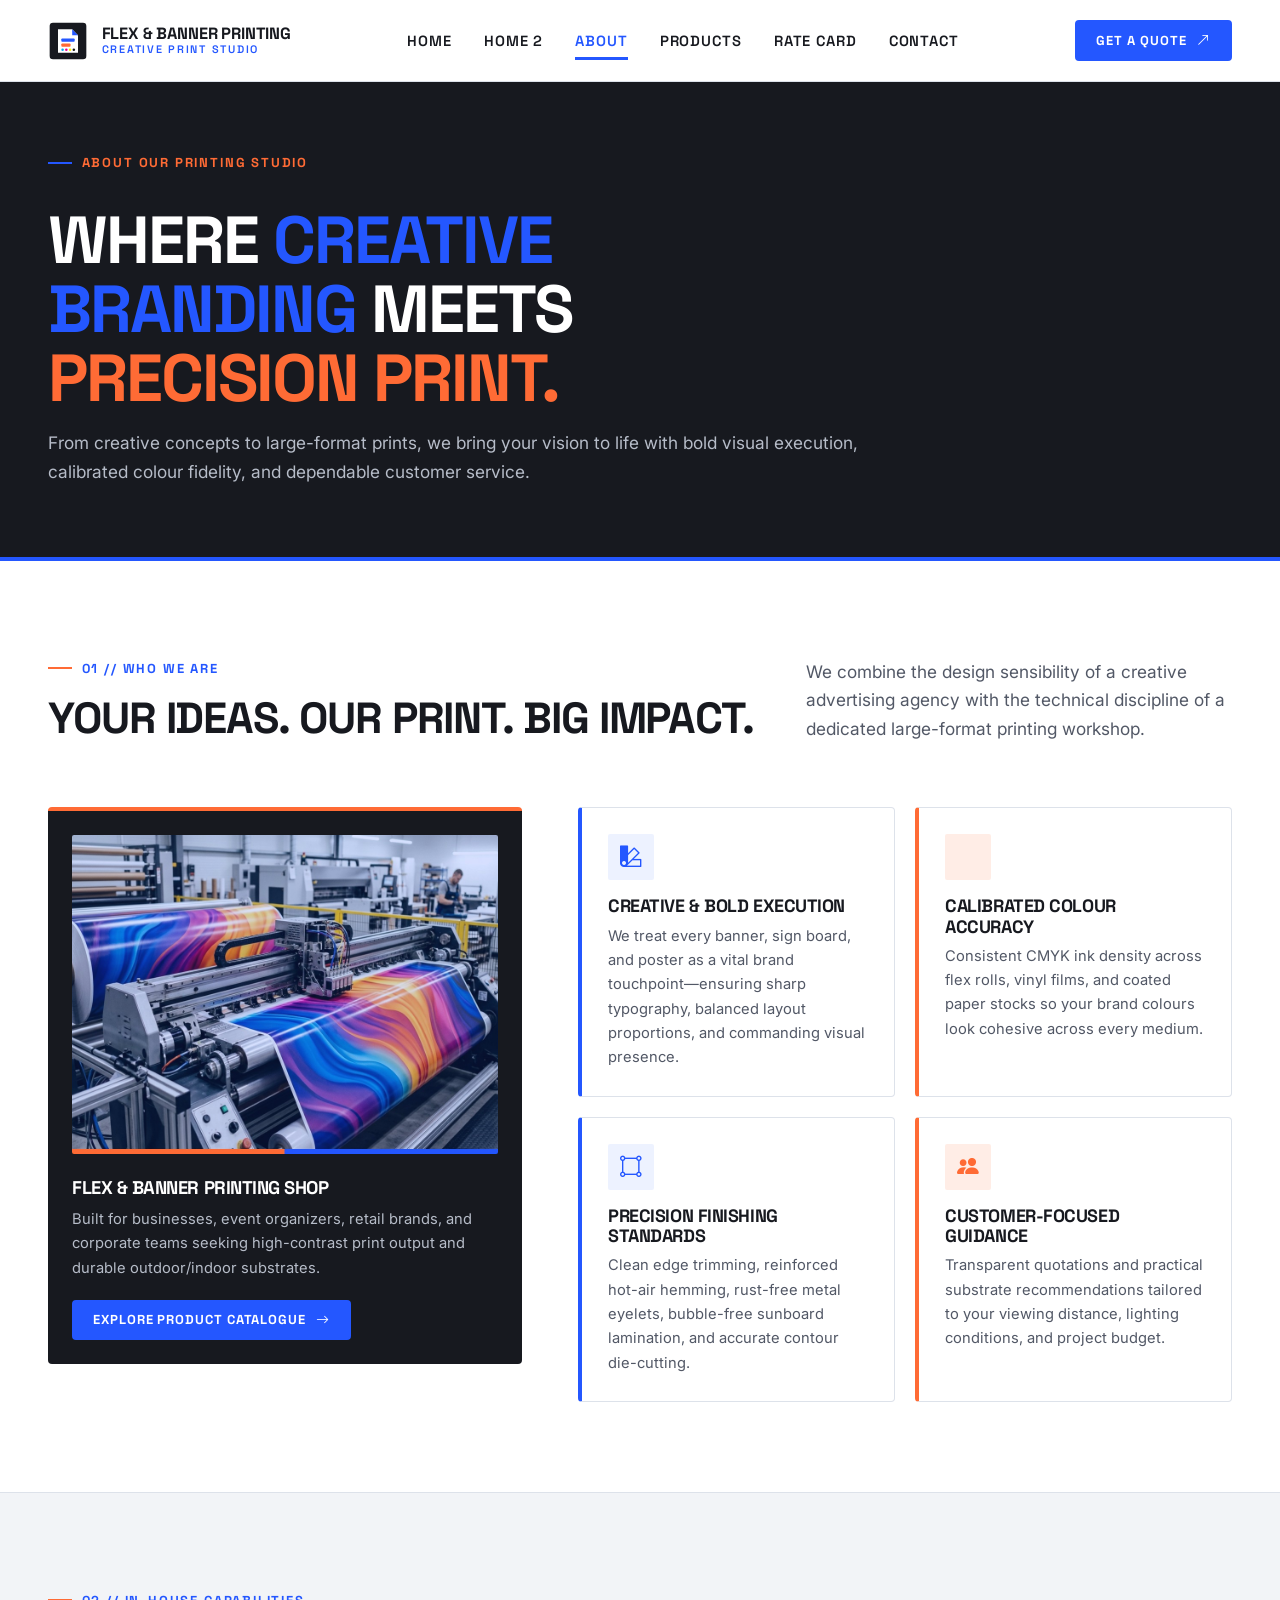
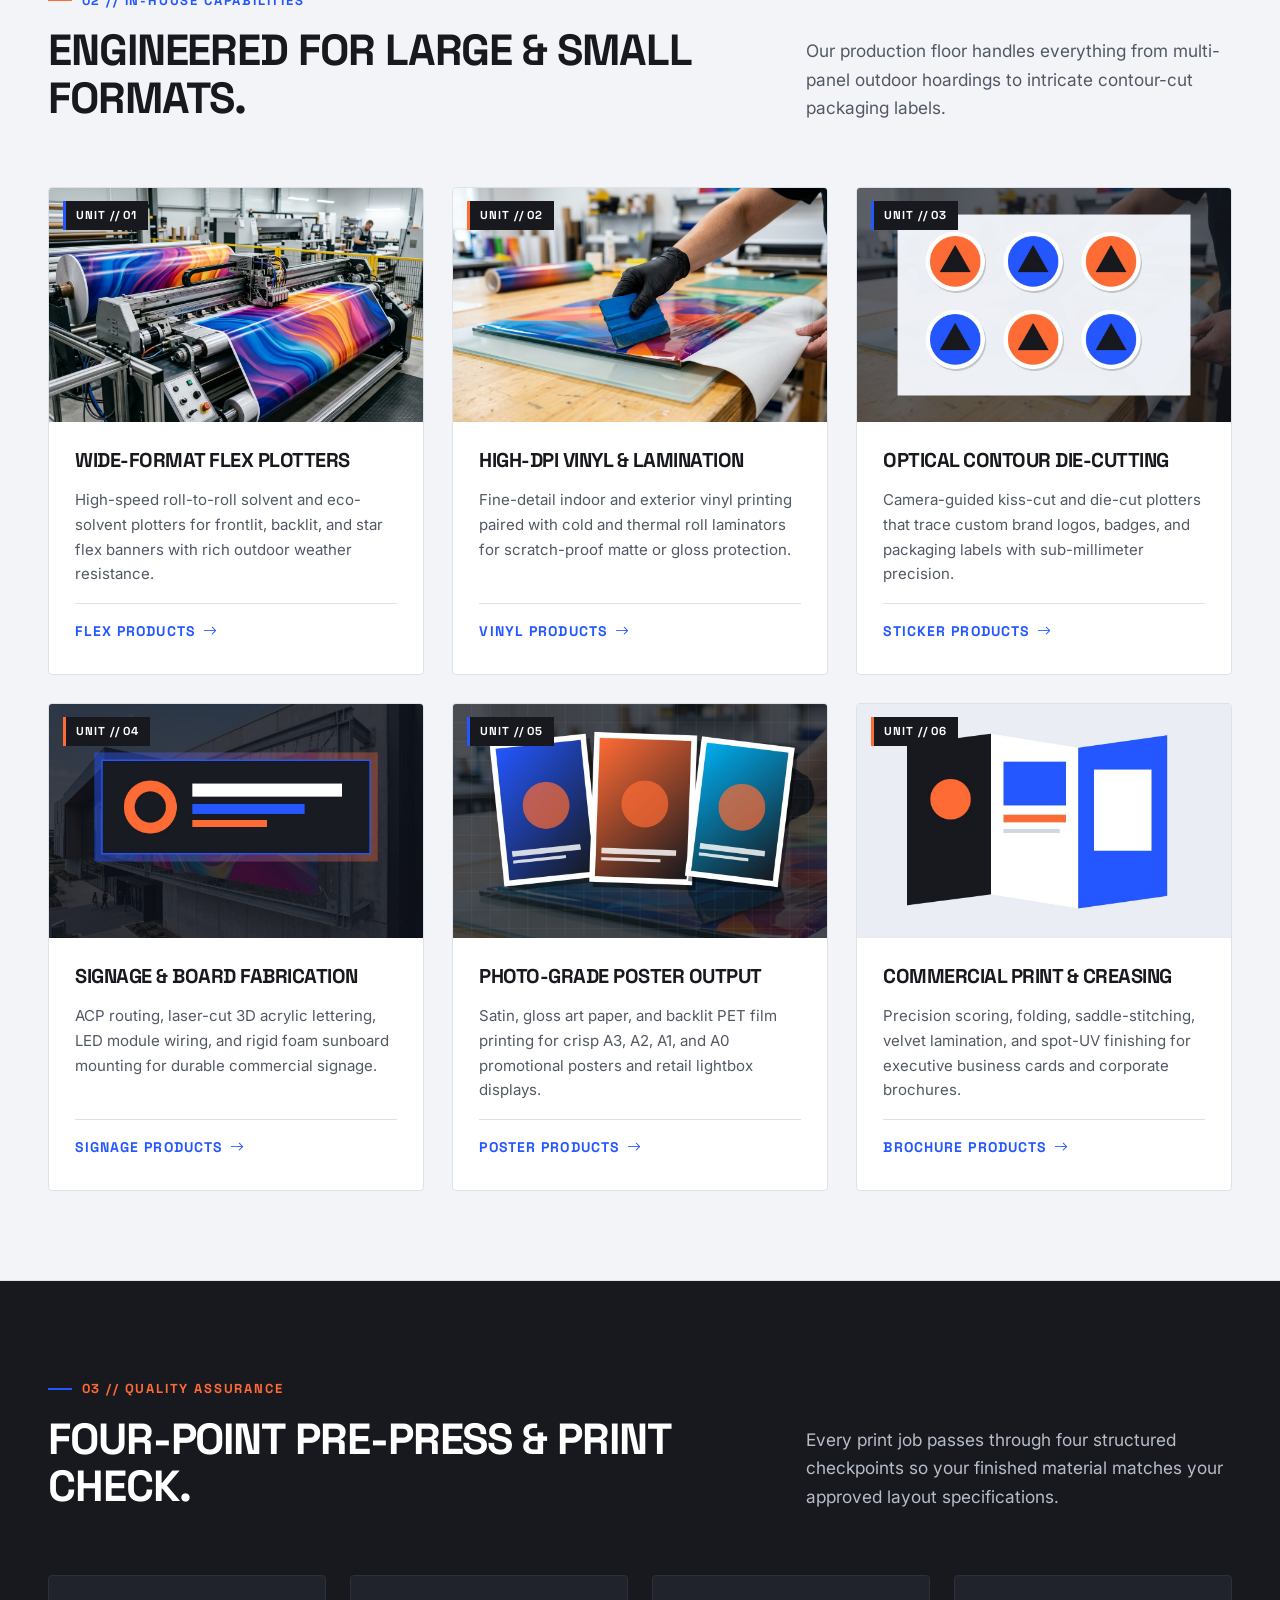
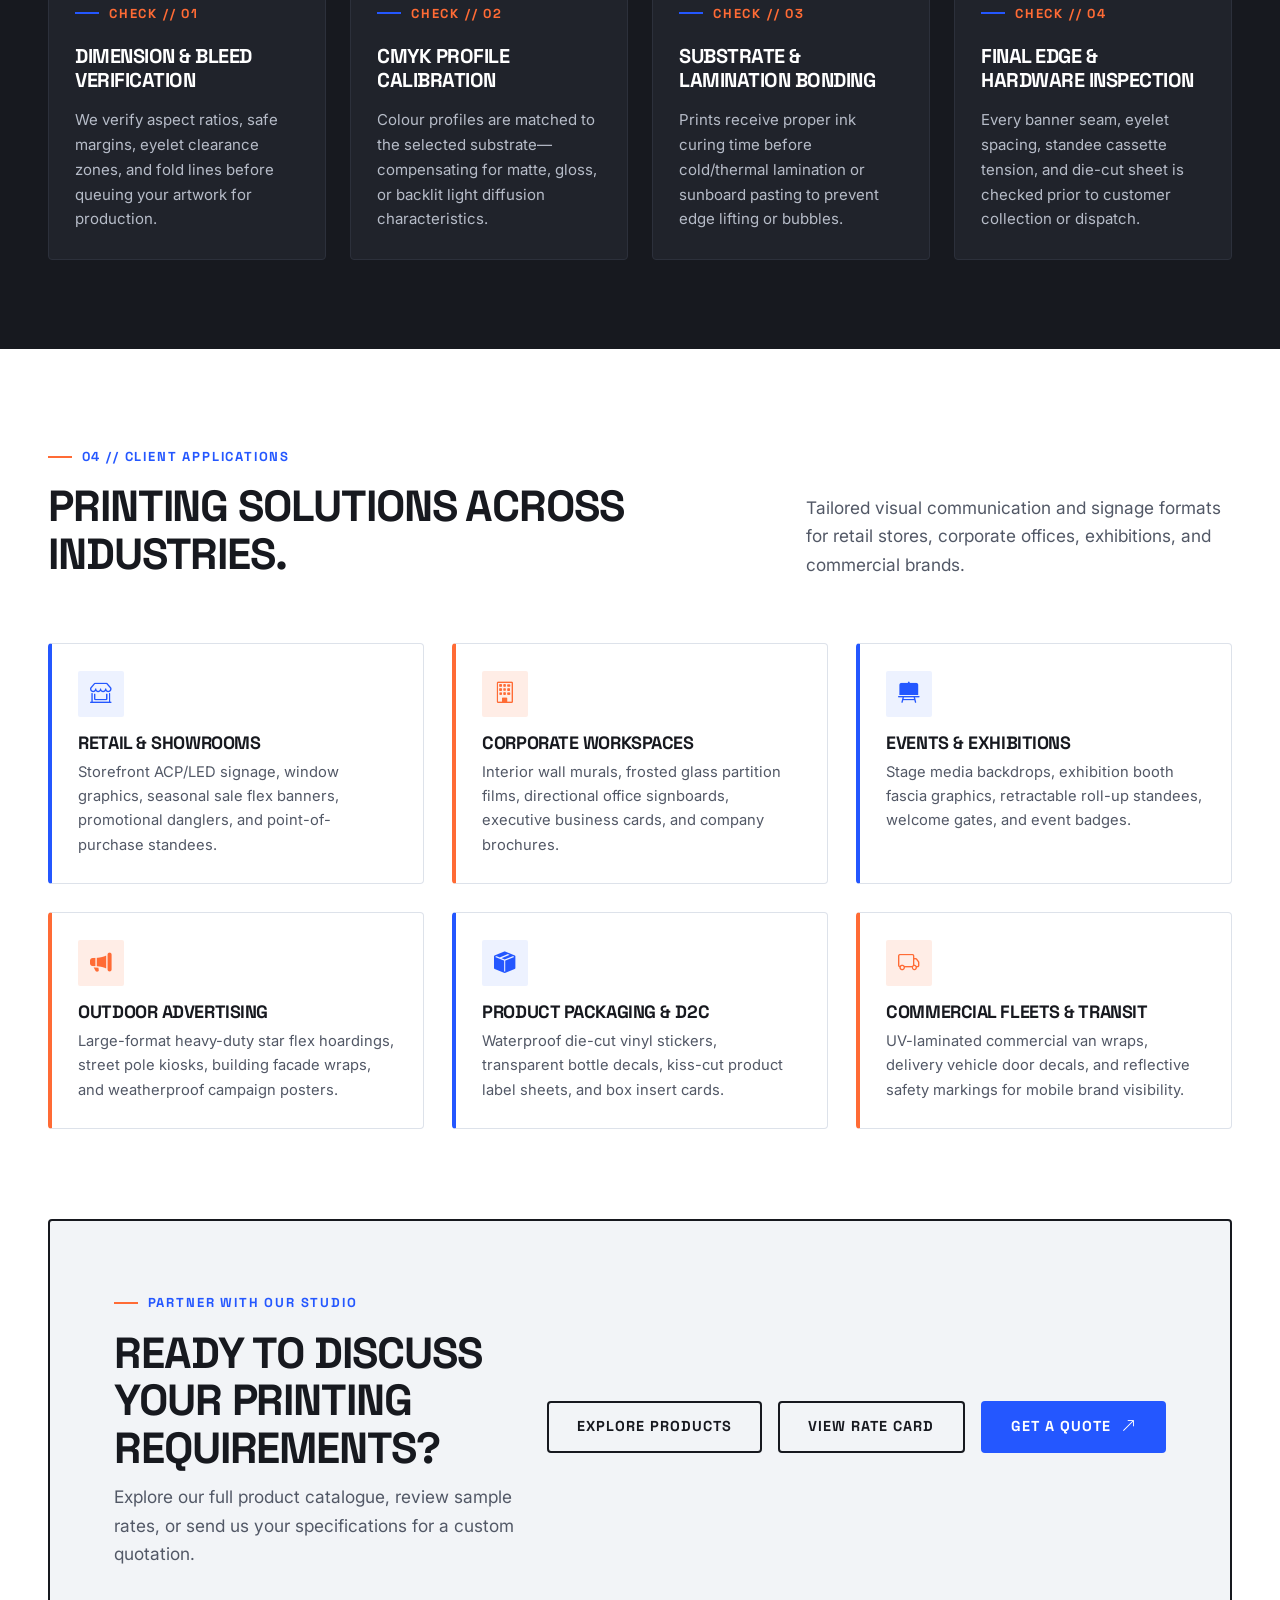
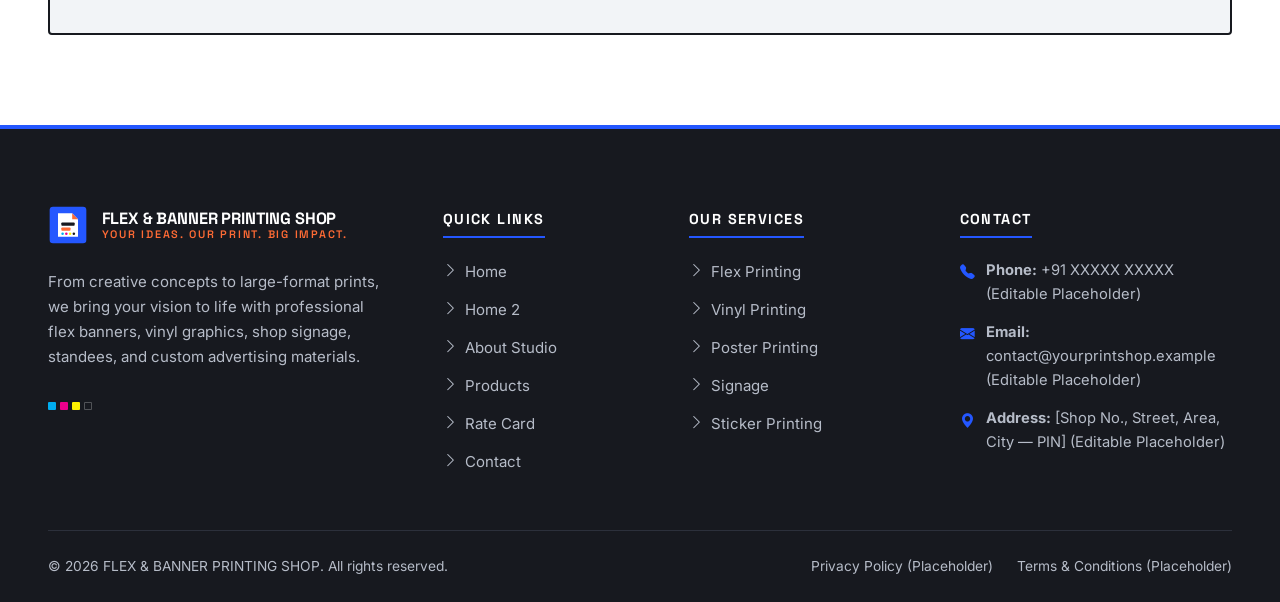
==== about.html @ e151c237 "Initial commit: Flex & Banner Printing Shop website" ====
<!DOCTYPE html>
<html lang="en">
<head>
  <meta charset="UTF-8">
  <meta name="viewport" content="width=device-width, initial-scale=1.0">
  <title>About Our Print Studio | Flex &amp; Banner Printing Shop</title>
  <meta name="description" content="Learn about Flex &amp; Banner Printing Shop — our creative printing studio philosophy, wide-format printing capabilities, finishing standards, and quality inspection workflow.">
  <meta property="og:title" content="About Our Print Studio | Flex &amp; Banner Printing Shop">
  <meta property="og:description" content="From creative concepts to large-format prints, we bring your vision to life with modern printing technology and reliable customer service.">
  <meta property="og:type" content="website">
  <meta property="og:image" content="assets/images/printing-workshop.webp">

  <!-- Google Fonts: Space Grotesk & Inter -->
  <link rel="preconnect" href="https://fonts.googleapis.com">
  <link rel="preconnect" href="https://fonts.gstatic.com" crossorigin>
  <link href="https://fonts.googleapis.com/css2?family=Inter:wght@400;500;600;700&amp;family=Space+Grotesk:wght@500;600;700&amp;display=swap" rel="stylesheet">

  <!-- Bootstrap Icons CDN -->
  <link rel="stylesheet" href="https://cdn.jsdelivr.net/npm/bootstrap-icons@1.11.3/font/bootstrap-icons.min.css">

  <!-- Main Stylesheet -->
  <link rel="stylesheet" href="assets/css/style.css">
</head>
<body>
  <a href="#main-content" class="skip-link">Skip to main content</a>

  <!-- ========================================================================
       GLOBAL STICKY NAVIGATION BAR
       ======================================================================== -->
  <header class="site-header" id="siteHeader">
    <div class="container navbar">
      <a href="index.html" class="brand-logo" aria-label="Flex &amp; Banner Printing Home">
        <svg class="brand-logo__mark" viewBox="0 0 48 48" fill="none" xmlns="http://www.w3.org/2000/svg" aria-hidden="true">
          <rect x="2" y="2" width="44" height="44" rx="4" fill="#17191F"/>
          <path d="M12 10H29L36 17V38H12V10Z" fill="#FFFFFF"/>
          <path d="M29 10V17H36L29 10Z" fill="#2457FF"/>
          <rect x="16" y="21" width="16" height="4" rx="1" fill="#2457FF"/>
          <rect x="16" y="27" width="11" height="4" rx="1" fill="#FF6B35"/>
          <circle cx="17.5" cy="34.5" r="1.5" fill="#00ADEF"/>
          <circle cx="22" cy="34.5" r="1.5" fill="#EC008C"/>
          <circle cx="26.5" cy="34.5" r="1.5" fill="#FFF200"/>
          <circle cx="31" cy="34.5" r="1.5" fill="#17191F"/>
        </svg>
        <div class="brand-logo__text">
          <span class="brand-logo__title">FLEX &amp; BANNER PRINTING</span>
          <span class="brand-logo__sub">CREATIVE PRINT STUDIO</span>
        </div>
      </a>

      <nav class="nav-menu" id="navMenu" aria-label="Primary Navigation">
        <ul class="nav-links">
          <li><a href="index.html" class="nav-link">Home</a></li>
          <li><a href="home-2.html" class="nav-link">Home 2</a></li>
          <li><a href="about.html" class="nav-link is-active" aria-current="page">About</a></li>
          <li><a href="products.html" class="nav-link">Products</a></li>
          <li><a href="rate-card.html" class="nav-link">Rate Card</a></li>
          <li><a href="contact.html" class="nav-link">Contact</a></li>
        </ul>
        <a href="contact.html#enquiry-form" class="btn btn--primary nav-cta-mobile">
          <span>Get a Quote</span>
          <i class="bi bi-arrow-up-right" aria-hidden="true"></i>
        </a>
      </nav>

      <div style="display:flex;align-items:center;gap:0.75rem;">
        <a href="contact.html#enquiry-form" class="btn btn--primary btn--sm nav-cta-desktop">
          <span>Get a Quote</span>
          <i class="bi bi-arrow-up-right" aria-hidden="true"></i>
        </a>
        <button type="button" class="nav-toggle" id="navToggle" aria-expanded="false" aria-controls="navMenu" aria-label="Toggle navigation menu">
          <i class="bi bi-list" aria-hidden="true"></i>
        </button>
      </div>
    </div>
  </header>

  <main id="main-content">
    <!-- ======================================================================
         SECTION 1 — STUDIO HERO BANNER
         ====================================================================== -->
    <section class="page-hero" aria-labelledby="about-hero-heading">
      <div class="container">
        <div class="page-hero__inner reveal-on-scroll">
          <span class="eyebrow eyebrow--on-dark">ABOUT OUR PRINTING STUDIO</span>
          <h1 id="about-hero-heading" class="display-xl">
            WHERE <span class="text-highlight-blue">CREATIVE BRANDING</span> MEETS <span class="text-highlight-orange">PRECISION PRINT.</span>
          </h1>
          <p class="lead-text lead-text--on-dark">
            From creative concepts to large-format prints, we bring your vision to life with bold visual execution, calibrated colour fidelity, and dependable customer service.
          </p>
        </div>
      </div>
    </section>

    <!-- ======================================================================
         SECTION 2 — STUDIO IDENTITY & BRAND PHILOSOPHY
         ====================================================================== -->
    <section class="section section--white" aria-labelledby="philosophy-heading">
      <div class="container">
        <div class="section-header section-header--split reveal-on-scroll">
          <div>
            <span class="eyebrow">01 // WHO WE ARE</span>
            <h2 id="philosophy-heading" class="section-title">
              YOUR IDEAS. OUR PRINT. BIG IMPACT.
            </h2>
          </div>
          <p class="lead-text">
            We combine the design sensibility of a creative advertising agency with the technical discipline of a dedicated large-format printing workshop.
          </p>
        </div>

        <div class="why-layout">
          <aside class="why-visual-panel reveal-on-scroll">
            <div class="why-visual-panel__img-wrap">
              <img
                src="assets/images/printing-workshop.webp"
                alt="Inside our large-format printing workshop and finishing floor"
                class="why-visual-panel__img"
                width="600"
                height="450"
              >
            </div>
            <h3 class="why-visual-panel__caption">FLEX &amp; BANNER PRINTING SHOP</h3>
            <p class="why-visual-panel__text">
              Built for businesses, event organizers, retail brands, and corporate teams seeking high-contrast print output and durable outdoor/indoor substrates.
            </p>
            <div style="margin-top:1.25rem;">
              <a href="products.html" class="btn btn--primary btn--sm">
                <span>Explore Product Catalogue</span>
                <i class="bi bi-arrow-right" aria-hidden="true"></i>
              </a>
            </div>
          </aside>

          <div class="benefits-grid">
            <div class="benefit-item reveal-on-scroll">
              <span class="benefit-item__icon" aria-hidden="true">
                <i class="bi bi-palette2"></i>
              </span>
              <h3 class="benefit-item__title">Creative &amp; Bold Execution</h3>
              <p class="benefit-item__desc">
                We treat every banner, sign board, and poster as a vital brand touchpoint—ensuring sharp typography, balanced layout proportions, and commanding visual presence.
              </p>
            </div>

            <div class="benefit-item reveal-on-scroll">
              <span class="benefit-item__icon" aria-hidden="true">
                <i class="bi bi-Sliders2-vertical"></i>
              </span>
              <h3 class="benefit-item__title">Calibrated Colour Accuracy</h3>
              <p class="benefit-item__desc">
                Consistent CMYK ink density across flex rolls, vinyl films, and coated paper stocks so your brand colours look cohesive across every medium.
              </p>
            </div>

            <div class="benefit-item reveal-on-scroll">
              <span class="benefit-item__icon" aria-hidden="true">
                <i class="bi bi-bounding-box-circles"></i>
              </span>
              <h3 class="benefit-item__title">Precision Finishing Standards</h3>
              <p class="benefit-item__desc">
                Clean edge trimming, reinforced hot-air hemming, rust-free metal eyelets, bubble-free sunboard lamination, and accurate contour die-cutting.
              </p>
            </div>

            <div class="benefit-item reveal-on-scroll">
              <span class="benefit-item__icon" aria-hidden="true">
                <i class="bi bi-people-fill"></i>
              </span>
              <h3 class="benefit-item__title">Customer-Focused Guidance</h3>
              <p class="benefit-item__desc">
                Transparent quotations and practical substrate recommendations tailored to your viewing distance, lighting conditions, and project budget.
              </p>
            </div>
          </div>
        </div>
      </div>
    </section>

    <!-- ======================================================================
         SECTION 3 — PRODUCTION EQUIPMENT & FINISHING CAPABILITIES (3×2 GRID)
         ====================================================================== -->
    <section class="section section--grey" aria-labelledby="capabilities-heading">
      <div class="container">
        <div class="section-header section-header--split reveal-on-scroll">
          <div>
            <span class="eyebrow">02 // IN-HOUSE CAPABILITIES</span>
            <h2 id="capabilities-heading" class="section-title">
              ENGINEERED FOR LARGE &amp; SMALL FORMATS.
            </h2>
          </div>
          <p class="lead-text">
            Our production floor handles everything from multi-panel outdoor hoardings to intricate contour-cut packaging labels.
          </p>
        </div>

        <div class="aligned-grid-3">
          <article class="studio-card reveal-on-scroll">
            <div class="studio-card__media">
              <span class="studio-card__tag">UNIT // 01</span>
              <img src="assets/images/hero-printing.webp" alt="Wide-format roll-to-roll flex printing plotter" class="studio-card__img" width="600" height="375" loading="lazy">
            </div>
            <div class="studio-card__body">
              <h3 class="studio-card__title">Wide-Format Flex Plotters</h3>
              <p class="studio-card__desc">
                High-speed roll-to-roll solvent and eco-solvent plotters for frontlit, backlit, and star flex banners with rich outdoor weather resistance.
              </p>
              <div class="studio-card__footer">
                <a href="products.html?category=flex-banners" class="link-arrow">
                  <span>Flex Products</span>
                  <i class="bi bi-arrow-right" aria-hidden="true"></i>
                </a>
              </div>
            </div>
          </article>

          <article class="studio-card reveal-on-scroll">
            <div class="studio-card__media">
              <span class="studio-card__tag studio-card__tag--orange">UNIT // 02</span>
              <img src="assets/images/vinyl-printing.webp" alt="Eco-solvent vinyl printing and laminating unit" class="studio-card__img" width="600" height="375" loading="lazy">
            </div>
            <div class="studio-card__body">
              <h3 class="studio-card__title">High-DPI Vinyl &amp; Lamination</h3>
              <p class="studio-card__desc">
                Fine-detail indoor and exterior vinyl printing paired with cold and thermal roll laminators for scratch-proof matte or gloss protection.
              </p>
              <div class="studio-card__footer">
                <a href="products.html?category=vinyl-printing" class="link-arrow">
                  <span>Vinyl Products</span>
                  <i class="bi bi-arrow-right" aria-hidden="true"></i>
                </a>
              </div>
            </div>
          </article>

          <article class="studio-card reveal-on-scroll">
            <div class="studio-card__media">
              <span class="studio-card__tag">UNIT // 03</span>
              <img src="assets/images/sticker-printing.webp" alt="Optical registration contour die-cutting plotter for stickers" class="studio-card__img" width="600" height="375" loading="lazy">
            </div>
            <div class="studio-card__body">
              <h3 class="studio-card__title">Optical Contour Die-Cutting</h3>
              <p class="studio-card__desc">
                Camera-guided kiss-cut and die-cut plotters that trace custom brand logos, badges, and packaging labels with sub-millimeter precision.
              </p>
              <div class="studio-card__footer">
                <a href="products.html?category=stickers-labels" class="link-arrow">
                  <span>Sticker Products</span>
                  <i class="bi bi-arrow-right" aria-hidden="true"></i>
                </a>
              </div>
            </div>
          </article>

          <article class="studio-card reveal-on-scroll">
            <div class="studio-card__media">
              <span class="studio-card__tag studio-card__tag--orange">UNIT // 04</span>
              <img src="assets/images/shop-signage.webp" alt="ACP and LED acrylic sign board fabrication" class="studio-card__img" width="600" height="375" loading="lazy">
            </div>
            <div class="studio-card__body">
              <h3 class="studio-card__title">Signage &amp; Board Fabrication</h3>
              <p class="studio-card__desc">
                ACP routing, laser-cut 3D acrylic lettering, LED module wiring, and rigid foam sunboard mounting for durable commercial signage.
              </p>
              <div class="studio-card__footer">
                <a href="products.html?category=shop-signage" class="link-arrow">
                  <span>Signage Products</span>
                  <i class="bi bi-arrow-right" aria-hidden="true"></i>
                </a>
              </div>
            </div>
          </article>

          <article class="studio-card reveal-on-scroll">
            <div class="studio-card__media">
              <span class="studio-card__tag">UNIT // 05</span>
              <img src="assets/images/poster-printing.webp" alt="Large-format photographic poster trimmer table" class="studio-card__img" width="600" height="375" loading="lazy">
            </div>
            <div class="studio-card__body">
              <h3 class="studio-card__title">Photo-Grade Poster Output</h3>
              <p class="studio-card__desc">
                Satin, gloss art paper, and backlit PET film printing for crisp A3, A2, A1, and A0 promotional posters and retail lightbox displays.
              </p>
              <div class="studio-card__footer">
                <a href="products.html?category=poster-printing" class="link-arrow">
                  <span>Poster Products</span>
                  <i class="bi bi-arrow-right" aria-hidden="true"></i>
                </a>
              </div>
            </div>
          </article>

          <article class="studio-card reveal-on-scroll">
            <div class="studio-card__media">
              <span class="studio-card__tag studio-card__tag--orange">UNIT // 06</span>
              <img src="assets/images/brochure-printing.webp" alt="Commercial creasing and binding for brochures and cards" class="studio-card__img" width="600" height="375" loading="lazy">
            </div>
            <div class="studio-card__body">
              <h3 class="studio-card__title">Commercial Print &amp; Creasing</h3>
              <p class="studio-card__desc">
                Precision scoring, folding, saddle-stitching, velvet lamination, and spot-UV finishing for executive business cards and corporate brochures.
              </p>
              <div class="studio-card__footer">
                <a href="products.html?category=brochures" class="link-arrow">
                  <span>Brochure Products</span>
                  <i class="bi bi-arrow-right" aria-hidden="true"></i>
                </a>
              </div>
            </div>
          </article>
        </div>
      </div>
    </section>

    <!-- ======================================================================
         SECTION 4 — 4-STAGE QUALITY CONTROL & PRE-PRESS WORKFLOW
         ====================================================================== -->
    <section class="section section--dark" aria-labelledby="qc-heading">
      <div class="container">
        <div class="section-header section-header--split reveal-on-scroll">
          <div>
            <span class="eyebrow eyebrow--on-dark">03 // QUALITY ASSURANCE</span>
            <h2 id="qc-heading" class="section-title">
              FOUR-POINT PRE-PRESS &amp; PRINT CHECK.
            </h2>
          </div>
          <p class="lead-text lead-text--on-dark">
            Every print job passes through four structured checkpoints so your finished material matches your approved layout specifications.
          </p>
        </div>

        <div class="aligned-grid-4">
          <article class="studio-card studio-card--dark reveal-on-scroll">
            <div class="studio-card__body">
              <span class="eyebrow eyebrow--on-dark" style="margin-bottom:0.25rem;">CHECK // 01</span>
              <h3 class="studio-card__title">Dimension &amp; Bleed Verification</h3>
              <p class="studio-card__desc">
                We verify aspect ratios, safe margins, eyelet clearance zones, and fold lines before queuing your artwork for production.
              </p>
            </div>
          </article>

          <article class="studio-card studio-card--dark reveal-on-scroll">
            <div class="studio-card__body">
              <span class="eyebrow eyebrow--on-dark" style="margin-bottom:0.25rem;">CHECK // 02</span>
              <h3 class="studio-card__title">CMYK Profile Calibration</h3>
              <p class="studio-card__desc">
                Colour profiles are matched to the selected substrate—compensating for matte, gloss, or backlit light diffusion characteristics.
              </p>
            </div>
          </article>

          <article class="studio-card studio-card--dark reveal-on-scroll">
            <div class="studio-card__body">
              <span class="eyebrow eyebrow--on-dark" style="margin-bottom:0.25rem;">CHECK // 03</span>
              <h3 class="studio-card__title">Substrate &amp; Lamination Bonding</h3>
              <p class="studio-card__desc">
                Prints receive proper ink curing time before cold/thermal lamination or sunboard pasting to prevent edge lifting or bubbles.
              </p>
            </div>
          </article>

          <article class="studio-card studio-card--dark reveal-on-scroll">
            <div class="studio-card__body">
              <span class="eyebrow eyebrow--on-dark" style="margin-bottom:0.25rem;">CHECK // 04</span>
              <h3 class="studio-card__title">Final Edge &amp; Hardware Inspection</h3>
              <p class="studio-card__desc">
                Every banner seam, eyelet spacing, standee cassette tension, and die-cut sheet is checked prior to customer collection or dispatch.
              </p>
            </div>
          </article>
        </div>
      </div>
    </section>

    <!-- ======================================================================
         SECTION 5 — SECTORS & APPLICATIONS WE SERVE (3×2 ALIGNED GRID)
         ====================================================================== -->
    <section class="section section--white" aria-labelledby="sectors-heading">
      <div class="container">
        <div class="section-header section-header--split reveal-on-scroll">
          <div>
            <span class="eyebrow">04 // CLIENT APPLICATIONS</span>
            <h2 id="sectors-heading" class="section-title">
              PRINTING SOLUTIONS ACROSS INDUSTRIES.
            </h2>
          </div>
          <p class="lead-text">
            Tailored visual communication and signage formats for retail stores, corporate offices, exhibitions, and commercial brands.
          </p>
        </div>

        <div class="aligned-grid-3">
          <div class="benefit-item reveal-on-scroll">
            <span class="benefit-item__icon" aria-hidden="true"><i class="bi bi-shop-window"></i></span>
            <h3 class="benefit-item__title">Retail &amp; Showrooms</h3>
            <p class="benefit-item__desc">
              Storefront ACP/LED signage, window graphics, seasonal sale flex banners, promotional danglers, and point-of-purchase standees.
            </p>
          </div>

          <div class="benefit-item reveal-on-scroll">
            <span class="benefit-item__icon" aria-hidden="true"><i class="bi bi-building"></i></span>
            <h3 class="benefit-item__title">Corporate Workspaces</h3>
            <p class="benefit-item__desc">
              Interior wall murals, frosted glass partition films, directional office signboards, executive business cards, and company brochures.
            </p>
          </div>

          <div class="benefit-item reveal-on-scroll">
            <span class="benefit-item__icon" aria-hidden="true"><i class="bi bi-easel2-fill"></i></span>
            <h3 class="benefit-item__title">Events &amp; Exhibitions</h3>
            <p class="benefit-item__desc">
              Stage media backdrops, exhibition booth fascia graphics, retractable roll-up standees, welcome gates, and event badges.
            </p>
          </div>

          <div class="benefit-item reveal-on-scroll">
            <span class="benefit-item__icon" aria-hidden="true"><i class="bi bi-megaphone-fill"></i></span>
            <h3 class="benefit-item__title">Outdoor Advertising</h3>
            <p class="benefit-item__desc">
              Large-format heavy-duty star flex hoardings, street pole kiosks, building facade wraps, and weatherproof campaign posters.
            </p>
          </div>

          <div class="benefit-item reveal-on-scroll">
            <span class="benefit-item__icon" aria-hidden="true"><i class="bi bi-box-seam-fill"></i></span>
            <h3 class="benefit-item__title">Product Packaging &amp; D2C</h3>
            <p class="benefit-item__desc">
              Waterproof die-cut vinyl stickers, transparent bottle decals, kiss-cut product label sheets, and box insert cards.
            </p>
          </div>

          <div class="benefit-item reveal-on-scroll">
            <span class="benefit-item__icon" aria-hidden="true"><i class="bi bi-truck"></i></span>
            <h3 class="benefit-item__title">Commercial Fleets &amp; Transit</h3>
            <p class="benefit-item__desc">
              UV-laminated commercial van wraps, delivery vehicle door decals, and reflective safety markings for mobile brand visibility.
            </p>
          </div>
        </div>
      </div>
    </section>

    <!-- ======================================================================
         SECTION 6 — FINAL CONSULTATION & QUOTE CTA
         ====================================================================== -->
    <section class="section section--white" style="padding-top:0;" aria-labelledby="about-final-cta">
      <div class="container">
        <div class="final-cta-box reveal-on-scroll">
          <div>
            <span class="eyebrow">PARTNER WITH OUR STUDIO</span>
            <h2 id="about-final-cta" class="section-title" style="margin-bottom:0.65rem;">
              READY TO DISCUSS YOUR PRINTING REQUIREMENTS?
            </h2>
            <p class="lead-text">
              Explore our full product catalogue, review sample rates, or send us your specifications for a custom quotation.
            </p>
          </div>
          <div class="btn-group" style="flex-shrink:0;">
            <a href="products.html" class="btn btn--outline-dark">
              <span>EXPLORE PRODUCTS</span>
            </a>
            <a href="rate-card.html" class="btn btn--outline-dark">
              <span>VIEW RATE CARD</span>
            </a>
            <a href="contact.html#enquiry-form" class="btn btn--primary">
              <span>GET A QUOTE</span>
              <i class="bi bi-arrow-up-right" aria-hidden="true"></i>
            </a>
          </div>
        </div>
      </div>
    </section>
  </main>

  <!-- ========================================================================
       GLOBAL FOOTER
       ======================================================================== -->
  <footer class="site-footer">
    <div class="container">
      <div class="footer-grid">
        <div>
          <a href="index.html" class="brand-logo brand-logo--light" aria-label="Flex &amp; Banner Printing Shop Home">
            <svg class="brand-logo__mark" viewBox="0 0 48 48" fill="none" xmlns="http://www.w3.org/2000/svg" aria-hidden="true">
              <rect x="2" y="2" width="44" height="44" rx="4" fill="#2457FF"/>
              <path d="M12 10H29L36 17V38H12V10Z" fill="#FFFFFF"/>
              <path d="M29 10V17H36L29 10Z" fill="#FF6B35"/>
              <rect x="16" y="21" width="16" height="4" rx="1" fill="#17191F"/>
              <rect x="16" y="27" width="11" height="4" rx="1" fill="#FF6B35"/>
              <circle cx="17.5" cy="34.5" r="1.5" fill="#00ADEF"/>
              <circle cx="22" cy="34.5" r="1.5" fill="#EC008C"/>
              <circle cx="26.5" cy="34.5" r="1.5" fill="#FFF200"/>
              <circle cx="31" cy="34.5" r="1.5" fill="#17191F"/>
            </svg>
            <div class="brand-logo__text">
              <span class="brand-logo__title">FLEX &amp; BANNER PRINTING SHOP</span>
              <span class="brand-logo__sub">YOUR IDEAS. OUR PRINT. BIG IMPACT.</span>
            </div>
          </a>
          <p class="footer-brand-desc">
            From creative concepts to large-format prints, we bring your vision to life with professional flex banners, vinyl graphics, shop signage, standees, and custom advertising materials.
          </p>
          <div class="cmyk-bar" aria-label="CMYK Print Registration Marks">
            <span class="cmyk-dot cmyk-dot--c"></span>
            <span class="cmyk-dot cmyk-dot--m"></span>
            <span class="cmyk-dot cmyk-dot--y"></span>
            <span class="cmyk-dot cmyk-dot--k"></span>
          </div>
        </div>

        <div>
          <h3 class="footer-col__title">Quick Links</h3>
          <ul class="footer-links">
            <li><a href="index.html"><i class="bi bi-chevron-right" aria-hidden="true"></i> Home</a></li>
            <li><a href="home-2.html"><i class="bi bi-chevron-right" aria-hidden="true"></i> Home 2</a></li>
            <li><a href="about.html"><i class="bi bi-chevron-right" aria-hidden="true"></i> About Studio</a></li>
            <li><a href="products.html"><i class="bi bi-chevron-right" aria-hidden="true"></i> Products</a></li>
            <li><a href="rate-card.html"><i class="bi bi-chevron-right" aria-hidden="true"></i> Rate Card</a></li>
            <li><a href="contact.html"><i class="bi bi-chevron-right" aria-hidden="true"></i> Contact</a></li>
          </ul>
        </div>

        <div>
          <h3 class="footer-col__title">Our Services</h3>
          <ul class="footer-links">
            <li><a href="products.html?category=flex-banners"><i class="bi bi-chevron-right" aria-hidden="true"></i> Flex Printing</a></li>
            <li><a href="products.html?category=vinyl-printing"><i class="bi bi-chevron-right" aria-hidden="true"></i> Vinyl Printing</a></li>
            <li><a href="products.html?category=poster-printing"><i class="bi bi-chevron-right" aria-hidden="true"></i> Poster Printing</a></li>
            <li><a href="products.html?category=shop-signage"><i class="bi bi-chevron-right" aria-hidden="true"></i> Signage</a></li>
            <li><a href="products.html?category=stickers-labels"><i class="bi bi-chevron-right" aria-hidden="true"></i> Sticker Printing</a></li>
          </ul>
        </div>

        <div>
          <h3 class="footer-col__title">Contact</h3>
          <ul class="footer-contact-list">
            <li>
              <i class="bi bi-telephone-fill" aria-hidden="true"></i>
              <span><strong>Phone:</strong> +91 XXXXX XXXXX (Editable Placeholder)</span>
            </li>
            <li>
              <i class="bi bi-envelope-fill" aria-hidden="true"></i>
              <span><strong>Email:</strong> contact@yourprintshop.example (Editable Placeholder)</span>
            </li>
            <li>
              <i class="bi bi-geo-alt-fill" aria-hidden="true"></i>
              <span><strong>Address:</strong> [Shop No., Street, Area, City — PIN] (Editable Placeholder)</span>
            </li>
          </ul>
        </div>
      </div>

      <div class="footer-bottom">
        <p>&copy; 2026 FLEX &amp; BANNER PRINTING SHOP. All rights reserved.</p>
        <div class="footer-legal-links">
          <a href="contact.html#privacy-notice">Privacy Policy (Placeholder)</a>
          <a href="contact.html#terms-notice">Terms &amp; Conditions (Placeholder)</a>
        </div>
      </div>
    </div>
  </footer>

  <!-- WhatsApp Configurable Modal -->
  <div class="wa-modal-backdrop" id="waModalBackdrop" hidden role="dialog" aria-modal="true" aria-labelledby="waModalTitle">
    <div class="wa-modal">
      <div class="wa-modal__header">
        <h3 id="waModalTitle" style="font-size:1.05rem;text-transform:uppercase;">
          <i class="bi bi-whatsapp" style="color:#25D366;margin-right:0.4rem;" aria-hidden="true"></i>
          WhatsApp Enquiry Preview &amp; Setup
        </h3>
        <button type="button" id="waModalClose" aria-label="Close WhatsApp modal" style="font-size:1.25rem;padding:0.25rem;">
          <i class="bi bi-x-lg" aria-hidden="true"></i>
        </button>
      </div>
      <div class="wa-modal__body">
        <p style="font-size:0.9rem;color:var(--color-text-muted);">
          <strong>Editable Business WhatsApp Placeholder:</strong> Enter the shop's active WhatsApp number below (or configure <code>WHATSAPP_CONFIG.phoneNumber</code> in <code>assets/js/main.js</code>) to launch WhatsApp with your pre-formatted enquiry:
        </p>
        <div class="form-group">
          <label for="waConfigNumberInput" class="form-label">Shop WhatsApp Number (With Country Code, e.g. 919876543210)</label>
          <input type="tel" id="waConfigNumberInput" class="form-control" placeholder="e.g. 91XXXXXXXXXX (Editable Placeholder)">
        </div>
        <div>
          <span class="form-label" style="margin-bottom:0.35rem;display:block;">Generated Enquiry Message:</span>
          <pre class="wa-modal__preview" id="waModalPreview"></pre>
        </div>
        <p id="waModalStatusMsg" style="font-size:0.84rem;font-weight:600;min-height:1.2rem;" aria-live="polite"></p>
        <div class="btn-group" style="justify-content:flex-end;">
          <button type="button" class="btn btn--outline-dark btn--sm" id="waModalCopyBtn">
            <i class="bi bi-clipboard" aria-hidden="true"></i>
            <span>Copy Message</span>
          </button>
          <button type="button" class="btn btn--primary btn--sm" id="waModalLaunchBtn">
            <i class="bi bi-whatsapp" aria-hidden="true"></i>
            <span>Open WhatsApp</span>
          </button>
        </div>
      </div>
    </div>
  </div>

  <button type="button" class="back-to-top" id="backToTop" aria-label="Back to top">
    <i class="bi bi-arrow-up" aria-hidden="true"></i>
  </button>

  <script src="assets/js/main.js"></script>
</body>
</html>
---- assets/css/style.css ----
/* ==========================================================================
   FLEX & BANNER PRINTING SHOP — ULTRA PREMIUM CREATIVE PRINTING STUDIO CSS
   Design Direction: Modern Printing Studio × Creative Advertising Agency
   Palette:
     Primary Electric Blue : #2457FF
     Secondary Orange      : #FF6B35
     Neutral Pure White    : #FFFFFF
     Dark Deep Charcoal    : #17191F
     Supporting Grey       : #F2F4F7
   Typography:
     Headings : 'Space Grotesk', sans-serif
     Body     : 'Inter', sans-serif
   ========================================================================== */

:root {
  /* Brand Colour System */
  --color-primary: #2457FF;
  --color-primary-hover: #1944D9;
  --color-primary-soft: rgba(36, 87, 255, 0.08);
  --color-secondary: #FF6B35;
  --color-secondary-hover: #E85822;
  --color-secondary-soft: rgba(255, 107, 53, 0.12);
  --color-white: #FFFFFF;
  --color-charcoal: #17191F;
  --color-charcoal-elevated: #20232B;
  --color-charcoal-border: #2C303B;
  --color-grey: #F2F4F7;
  --color-grey-border: #DDE2EA;
  --color-text-main: #17191F;
  --color-text-muted: #525866;
  --color-text-on-dark: #FFFFFF;
  --color-text-on-dark-muted: #B6BCC8;
  --color-error: #D92D20;
  --color-success: #15803D;

  /* CMYK Print Registration Accents (strictly for print marks/logo graphics) */
  --cmyk-c: #00ADEF;
  --cmyk-m: #EC008C;
  --cmyk-y: #FFF200;
  --cmyk-k: #17191F;

  /* Typography */
  --font-heading: 'Space Grotesk', -apple-system, BlinkMacSystemFont, sans-serif;
  --font-body: 'Inter', -apple-system, BlinkMacSystemFont, sans-serif;

  /* Layout & Spacing */
  --container-max: 1320px;
  --container-pad: clamp(1.25rem, 4vw, 3rem);
  --section-py: clamp(4.25rem, 7vw, 7rem);
  --header-height: 82px;
  --header-height-compact: 68px;

  /* Radius & Borders (Architectural Studio Precision — No Excessive Rounding) */
  --radius-xs: 2px;
  --radius-sm: 4px;
  --radius-md: 6px;

  /* Transitions & Shadows */
  --ease-out: cubic-bezier(0.16, 1, 0.3, 1);
  --transition-fast: 0.2s var(--ease-out);
  --transition-base: 0.35s var(--ease-out);
  --shadow-subtle: 0 10px 30px -10px rgba(23, 25, 31, 0.07);
  --shadow-elevated: 0 20px 45px -15px rgba(23, 25, 31, 0.14);
}

/* ==========================================================================
   1. RESET & BASE STYLES
   ========================================================================== */
*,
*::before,
*::after {
  box-sizing: border-box;
  margin: 0;
  padding: 0;
}

html {
  font-size: 16px;
  scroll-behavior: smooth;
  scroll-padding-top: var(--header-height);
  -webkit-text-size-adjust: 100%;
}

body {
  font-family: var(--font-body);
  font-size: 1rem;
  line-height: 1.65;
  color: var(--color-text-main);
  background-color: var(--color-white);
  overflow-x: hidden;
  -webkit-font-smoothing: antialiased;
  -moz-osx-font-smoothing: grayscale;
  display: flex;
  flex-direction: column;
  min-height: 100vh;
}

main {
  flex: 1 0 auto;
}

img,
svg,
picture {
  display: block;
  max-width: 100%;
  height: auto;
}

a {
  color: inherit;
  text-decoration: none;
  transition: color var(--transition-fast), background-color var(--transition-fast), border-color var(--transition-fast), transform var(--transition-fast);
}

ul,
ol {
  list-style: none;
}

button,
input,
select,
textarea {
  font: inherit;
  color: inherit;
}

button {
  cursor: pointer;
  background: none;
  border: none;
}

/* Focus Accessibility */
:focus-visible {
  outline: 3px solid var(--color-primary);
  outline-offset: 3px;
}

/* Skip Link */
.skip-link {
  position: absolute;
  top: -100px;
  left: 1rem;
  z-index: 9999;
  background: var(--color-primary);
  color: var(--color-white);
  padding: 0.75rem 1.25rem;
  font-family: var(--font-heading);
  font-weight: 700;
  text-transform: uppercase;
  letter-spacing: 0.06em;
  border-radius: var(--radius-sm);
}

.skip-link:focus {
  top: 1rem;
}

/* ==========================================================================
   2. TYPOGRAPHY & EDITORIAL HIERARCHY
   ========================================================================== */
h1,
h2,
h3,
h4,
h5,
h6 {
  font-family: var(--font-heading);
  font-weight: 700;
  line-height: 1.12;
  letter-spacing: -0.025em;
  color: inherit;
}

.display-xl {
  font-size: clamp(2.4rem, 5.2vw, 4.5rem);
  font-weight: 700;
  line-height: 1.04;
  letter-spacing: -0.03em;
  text-transform: uppercase;
}

.display-lg {
  font-size: clamp(2rem, 4vw, 3.35rem);
  font-weight: 700;
  line-height: 1.08;
  letter-spacing: -0.025em;
  text-transform: uppercase;
}

.section-title {
  font-size: clamp(1.85rem, 3.4vw, 2.85rem);
  font-weight: 700;
  line-height: 1.1;
  letter-spacing: -0.025em;
  text-transform: uppercase;
}

.eyebrow {
  display: inline-flex;
  align-items: center;
  gap: 0.6rem;
  font-family: var(--font-heading);
  font-size: 0.8125rem;
  font-weight: 700;
  text-transform: uppercase;
  letter-spacing: 0.14em;
  color: var(--color-primary);
  margin-bottom: 1rem;
}

.eyebrow::before {
  content: "";
  display: inline-block;
  width: 24px;
  height: 2px;
  background-color: var(--color-secondary);
  flex-shrink: 0;
}

.eyebrow--on-dark {
  color: var(--color-secondary);
}

.eyebrow--on-dark::before {
  background-color: var(--color-primary);
}

.lead-text {
  font-size: clamp(1.05rem, 1.35vw, 1.225rem);
  line-height: 1.65;
  color: var(--color-text-muted);
}

.lead-text--on-dark {
  color: var(--color-text-on-dark-muted);
}

.text-highlight-blue {
  color: var(--color-primary);
}

.text-highlight-orange {
  color: var(--color-secondary);
}

/* ==========================================================================
   3. LAYOUT CONTAINERS & ARCHITECTURAL MOTIFS
   ========================================================================== */
.container {
  width: 100%;
  max-width: var(--container-max);
  margin-inline: auto;
  padding-inline: var(--container-pad);
}

.section {
  padding-block: var(--section-py);
  position: relative;
}

.section--white {
  background-color: var(--color-white);
  color: var(--color-text-main);
}

.section--grey {
  background-color: var(--color-grey);
  color: var(--color-text-main);
  border-top: 1px solid var(--color-grey-border);
  border-bottom: 1px solid var(--color-grey-border);
}

.section--dark {
  background-color: var(--color-charcoal);
  color: var(--color-text-on-dark);
}

/* Section Header Grid */
.section-header {
  display: grid;
  grid-template-columns: 1fr;
  gap: 1.25rem;
  margin-bottom: clamp(2.5rem, 5vw, 4rem);
}

@media (min-width: 900px) {
  .section-header--split {
    grid-template-columns: 1.25fr 0.75fr;
    align-items: end;
    gap: 3rem;
  }
}

/* Print Registration / CMYK Bar Motif */
.cmyk-bar {
  display: inline-flex;
  align-items: center;
  gap: 4px;
}

.cmyk-dot {
  width: 8px;
  height: 8px;
  border-radius: 1px;
}

.cmyk-dot--c {
  background-color: var(--cmyk-c);
}

.cmyk-dot--m {
  background-color: var(--cmyk-m);
}

.cmyk-dot--y {
  background-color: var(--cmyk-y);
}

.cmyk-dot--k {
  background-color: var(--cmyk-k);
  border: 1px solid rgba(255, 255, 255, 0.25);
}

/* ==========================================================================
   4. BUTTONS & INTERACTIVE CTAs
   ========================================================================== */
.btn-group {
  display: flex;
  flex-wrap: wrap;
  align-items: center;
  gap: 1rem;
}

.btn {
  display: inline-flex;
  align-items: center;
  justify-content: center;
  gap: 0.65rem;
  font-family: var(--font-heading);
  font-size: 0.9rem;
  font-weight: 700;
  text-transform: uppercase;
  letter-spacing: 0.07em;
  padding: 0.95rem 1.75rem;
  border-radius: var(--radius-sm);
  border: 2px solid transparent;
  transition: background-color var(--transition-fast), color var(--transition-fast), border-color var(--transition-fast), transform var(--transition-fast), box-shadow var(--transition-fast);
  white-space: nowrap;
  text-align: center;
  line-height: 1.2;
}

.btn:hover {
  transform: translateY(-2px);
}

.btn:active {
  transform: translateY(0);
}

.btn--primary {
  background-color: var(--color-primary);
  color: var(--color-white);
  border-color: var(--color-primary);
}

.btn--primary:hover {
  background-color: var(--color-primary-hover);
  border-color: var(--color-primary-hover);
  box-shadow: 0 10px 24px -6px rgba(36, 87, 255, 0.45);
}

.btn--secondary {
  background-color: var(--color-secondary);
  color: var(--color-white);
  border-color: var(--color-secondary);
}

.btn--secondary:hover {
  background-color: var(--color-secondary-hover);
  border-color: var(--color-secondary-hover);
  box-shadow: 0 10px 24px -6px rgba(255, 107, 53, 0.45);
}

.btn--outline-dark {
  background-color: transparent;
  color: var(--color-charcoal);
  border-color: var(--color-charcoal);
}

.btn--outline-dark:hover {
  background-color: var(--color-charcoal);
  color: var(--color-white);
}

.btn--outline-light {
  background-color: transparent;
  color: var(--color-white);
  border-color: rgba(255, 255, 255, 0.35);
}

.btn--outline-light:hover {
  background-color: var(--color-white);
  color: var(--color-charcoal);
  border-color: var(--color-white);
}

.btn--sm {
  padding: 0.65rem 1.2rem;
  font-size: 0.8125rem;
}

.btn--block {
  width: 100%;
}

/* Editorial Link Arrow */
.link-arrow {
  display: inline-flex;
  align-items: center;
  gap: 0.5rem;
  font-family: var(--font-heading);
  font-size: 0.875rem;
  font-weight: 700;
  text-transform: uppercase;
  letter-spacing: 0.08em;
  color: var(--color-primary);
  padding-bottom: 2px;
  border-bottom: 2px solid transparent;
}

.link-arrow i {
  transition: transform var(--transition-fast);
}

.link-arrow:hover {
  color: var(--color-primary-hover);
  border-bottom-color: var(--color-primary);
}

.link-arrow:hover i {
  transform: translateX(4px);
}

/* ==========================================================================
   5. GLOBAL STICKY NAVIGATION BAR
   ========================================================================== */
.site-header {
  position: sticky;
  top: 0;
  z-index: 1000;
  width: 100%;
  height: var(--header-height);
  background-color: var(--color-white);
  border-bottom: 1px solid var(--color-grey-border);
  transition: height var(--transition-fast), box-shadow var(--transition-fast);
}

.site-header.is-scrolled {
  height: var(--header-height-compact);
  box-shadow: 0 8px 28px -12px rgba(23, 25, 31, 0.12);
}

.navbar {
  height: 100%;
  display: flex;
  align-items: center;
  justify-content: space-between;
  gap: 1.5rem;
}

/* Brand Logo */
.brand-logo {
  display: inline-flex;
  align-items: center;
  gap: 0.85rem;
  color: var(--color-charcoal);
  flex-shrink: 0;
}

.brand-logo__mark {
  width: 40px;
  height: 40px;
  flex-shrink: 0;
}

.brand-logo__text {
  display: flex;
  flex-direction: column;
  line-height: 1.05;
}

.brand-logo__title {
  font-family: var(--font-heading);
  font-size: 1.02rem;
  font-weight: 700;
  letter-spacing: -0.01em;
  text-transform: uppercase;
}

.brand-logo__sub {
  font-family: var(--font-heading);
  font-size: 0.68rem;
  font-weight: 600;
  letter-spacing: 0.16em;
  text-transform: uppercase;
  color: var(--color-primary);
  margin-top: 2px;
}

.brand-logo--light {
  color: var(--color-white);
}

.brand-logo--light .brand-logo__sub {
  color: var(--color-secondary);
}

/* Center Navigation Links */
.nav-menu {
  display: flex;
  align-items: center;
  gap: 2.25rem;
}

.nav-links {
  display: flex;
  align-items: center;
  gap: 2rem;
}

.nav-link {
  position: relative;
  font-family: var(--font-heading);
  font-size: 0.92rem;
  font-weight: 600;
  text-transform: uppercase;
  letter-spacing: 0.06em;
  color: var(--color-charcoal);
  padding: 0.5rem 0;
}

.nav-link::after {
  content: "";
  position: absolute;
  left: 0;
  bottom: -2px;
  width: 100%;
  height: 3px;
  background-color: var(--color-primary);
  transform: scaleX(0);
  transform-origin: right;
  transition: transform var(--transition-base);
}

.nav-link:hover,
.nav-link.is-active {
  color: var(--color-primary);
}

.nav-link:hover::after,
.nav-link.is-active::after {
  transform: scaleX(1);
  transform-origin: left;
}

.nav-cta-mobile {
  display: none;
}

/* Mobile Hamburger Toggle */
.nav-toggle {
  display: none;
  width: 44px;
  height: 44px;
  align-items: center;
  justify-content: center;
  border: 1px solid var(--color-grey-border);
  border-radius: var(--radius-sm);
  color: var(--color-charcoal);
  font-size: 1.4rem;
  background-color: var(--color-white);
  transition: border-color var(--transition-fast), color var(--transition-fast);
}

.nav-toggle:hover {
  border-color: var(--color-primary);
  color: var(--color-primary);
}

/* ==========================================================================
   6. HOME PAGE — SECTION 1: HERO
   ========================================================================== */
.hero {
  background-color: var(--color-charcoal);
  color: var(--color-white);
  padding-block: clamp(3.5rem, 6.5vw, 6rem);
  position: relative;
  overflow: hidden;
  border-bottom: 4px solid var(--color-primary);
}

/* Subtle Architectural Grid Overlay */
.hero::before {
  content: "";
  position: absolute;
  inset: 0;
  background-image:
    linear-gradient(to right, rgba(255, 255, 255, 0.03) 1px, transparent 1px),
    linear-gradient(to bottom, rgba(255, 255, 255, 0.03) 1px, transparent 1px);
  background-size: 64px 64px;
  pointer-events: none;
}

.hero__grid {
  position: relative;
  z-index: 1;
  display: grid;
  grid-template-columns: 1fr;
  gap: 3rem;
  align-items: center;
}

@media (min-width: 992px) {
  .hero__grid {
    grid-template-columns: 1.08fr 0.92fr;
    gap: 3.5rem;
  }
}

.hero__tagline-bar {
  display: inline-flex;
  align-items: center;
  flex-wrap: wrap;
  gap: 0.75rem;
  padding: 0.45rem 0.9rem;
  background-color: var(--color-charcoal-elevated);
  border: 1px solid var(--color-charcoal-border);
  border-left: 3px solid var(--color-secondary);
  margin-bottom: 1.5rem;
  font-family: var(--font-heading);
  font-size: 0.78rem;
  font-weight: 700;
  text-transform: uppercase;
  letter-spacing: 0.14em;
  color: var(--color-white);
}

.hero__title {
  margin-bottom: 1.35rem;
}

.hero__supporting-quote {
  font-family: var(--font-heading);
  font-size: 1.05rem;
  font-weight: 600;
  color: var(--color-secondary);
  margin-bottom: 0.85rem;
  letter-spacing: 0.01em;
}

.hero__description {
  font-size: clamp(1.05rem, 1.3vw, 1.2rem);
  color: var(--color-text-on-dark-muted);
  max-width: 58ch;
  margin-bottom: 2.25rem;
}

.hero__spec-strip {
  margin-top: 2.75rem;
  padding-top: 1.75rem;
  border-top: 1px solid var(--color-charcoal-border);
  display: grid;
  grid-template-columns: repeat(3, 1fr);
  gap: 1.25rem;
}

.hero__spec-item {
  display: flex;
  flex-direction: column;
  gap: 0.25rem;
}

.hero__spec-label {
  font-family: var(--font-heading);
  font-size: 0.72rem;
  font-weight: 700;
  text-transform: uppercase;
  letter-spacing: 0.12em;
  color: var(--color-secondary);
}

.hero__spec-value {
  font-family: var(--font-heading);
  font-size: 0.95rem;
  font-weight: 600;
  color: var(--color-white);
}

/* Hero Visual Composition */
.hero__visual {
  position: relative;
}

.hero__frame {
  position: relative;
  border: 1px solid var(--color-charcoal-border);
  background-color: var(--color-charcoal-elevated);
  padding: 0.75rem;
  border-radius: var(--radius-sm);
}

.hero__frame-header {
  display: flex;
  align-items: center;
  justify-content: space-between;
  padding-bottom: 0.65rem;
  margin-bottom: 0.65rem;
  border-bottom: 1px solid var(--color-charcoal-border);
  font-family: var(--font-heading);
  font-size: 0.72rem;
  text-transform: uppercase;
  letter-spacing: 0.12em;
  color: var(--color-text-on-dark-muted);
}

.hero__image-wrap {
  position: relative;
  aspect-ratio: 4 / 3;
  overflow: hidden;
  border-radius: var(--radius-xs);
  background-color: #101217;
}

.hero__image {
  width: 100%;
  height: 100%;
  object-fit: cover;
  transition: transform 0.7s var(--ease-out);
}

.hero__frame:hover .hero__image {
  transform: scale(1.03);
}

.hero__floating-badge {
  position: absolute;
  bottom: 1.5rem;
  left: 1.5rem;
  right: 1.5rem;
  background-color: rgba(23, 25, 31, 0.92);
  border: 1px solid var(--color-charcoal-border);
  border-left: 4px solid var(--color-primary);
  padding: 1rem 1.25rem;
  display: flex;
  align-items: center;
  justify-content: space-between;
  gap: 1rem;
}

.hero__floating-title {
  font-family: var(--font-heading);
  font-size: 0.88rem;
  font-weight: 700;
  text-transform: uppercase;
  color: var(--color-white);
}

.hero__floating-sub {
  font-size: 0.8rem;
  color: var(--color-text-on-dark-muted);
}

.hero__floating-tag {
  background-color: var(--color-secondary);
  color: var(--color-white);
  font-family: var(--font-heading);
  font-size: 0.72rem;
  font-weight: 700;
  text-transform: uppercase;
  letter-spacing: 0.08em;
  padding: 0.35rem 0.65rem;
  border-radius: var(--radius-xs);
  flex-shrink: 0;
}

/* ==========================================================================
   7. HOME PAGE — SECTION 2: OUR PRINTING SERVICES (ASYMMETRIC EDITORIAL GRID)
   ========================================================================== */
.services-editorial-grid {
  display: grid;
  grid-template-columns: repeat(12, 1fr);
  gap: 1.75rem;
}

.service-block {
  grid-column: span 12;
  background-color: var(--color-white);
  border: 1px solid var(--color-grey-border);
  border-radius: var(--radius-sm);
  overflow: hidden;
  display: flex;
  flex-direction: column;
  transition: border-color var(--transition-base), box-shadow var(--transition-base), transform var(--transition-base);
}

.service-block:hover {
  border-color: var(--color-primary);
  box-shadow: var(--shadow-elevated);
  transform: translateY(-4px);
}

@media (min-width: 768px) {
  .service-block {
    grid-column: span 6;
  }
}

@media (min-width: 1024px) {

  /* Editorial asymmetric rhythm: Row 1 (7 + 5), Row 2 (4 + 4 + 4), Row 3 (12 horizontal split) */
  .service-block--span-7 {
    grid-column: span 7;
  }

  .service-block--span-5 {
    grid-column: span 5;
  }

  .service-block--span-4 {
    grid-column: span 4;
  }

  .service-block--span-12 {
    grid-column: span 12;
    flex-direction: row;
    align-items: stretch;
  }
}

.service-block__media {
  position: relative;
  aspect-ratio: 16 / 10;
  overflow: hidden;
  background-color: var(--color-charcoal);
}

@media (min-width: 1024px) {
  .service-block--span-12 .service-block__media {
    width: 48%;
    aspect-ratio: auto;
    min-height: 290px;
    flex-shrink: 0;
  }
}

.service-block__img {
  width: 100%;
  height: 100%;
  object-fit: cover;
  transition: transform 0.55s var(--ease-out);
}

.service-block:hover .service-block__img {
  transform: scale(1.06);
}

.service-block__index {
  position: absolute;
  top: 1rem;
  left: 1rem;
  background-color: var(--color-charcoal);
  color: var(--color-white);
  font-family: var(--font-heading);
  font-size: 0.75rem;
  font-weight: 700;
  letter-spacing: 0.1em;
  padding: 0.35rem 0.65rem;
  border-left: 3px solid var(--color-secondary);
}

.service-block__body {
  padding: 1.75rem;
  display: flex;
  flex-direction: column;
  justify-content: space-between;
  flex: 1;
  gap: 1.25rem;
}

@media (min-width: 1024px) {
  .service-block--span-12 .service-block__body {
    padding: 2.5rem;
  }
}

.service-block__title {
  font-size: 1.35rem;
  text-transform: uppercase;
  margin-bottom: 0.6rem;
}

.service-block__desc {
  color: var(--color-text-muted);
  font-size: 0.96rem;
}

.service-block__footer {
  padding-top: 1rem;
  border-top: 1px solid var(--color-grey-border);
  display: flex;
  align-items: center;
  justify-content: space-between;
}

/* ==========================================================================
   8. HOME PAGE — SECTION 3: FEATURED PRINTING PROJECTS (EDITORIAL MOSAIC)
   ========================================================================== */
.projects-mosaic {
  display: grid;
  grid-template-columns: 1fr;
  gap: 1.5rem;
}

@media (min-width: 768px) {
  .projects-mosaic {
    grid-template-columns: repeat(2, 1fr);
  }
}

@media (min-width: 1024px) {
  .projects-mosaic {
    grid-template-columns: repeat(12, 1fr);
    grid-auto-rows: 320px;
  }

  .project-tile--1 {
    grid-column: span 7;
  }

  .project-tile--2 {
    grid-column: span 5;
  }

  .project-tile--3 {
    grid-column: span 4;
  }

  .project-tile--4 {
    grid-column: span 4;
  }

  .project-tile--5 {
    grid-column: span 4;
  }

  .project-tile--6 {
    grid-column: span 12;
    height: 340px;
  }
}

.project-tile {
  position: relative;
  overflow: hidden;
  border-radius: var(--radius-sm);
  background-color: var(--color-charcoal);
  min-height: 280px;
  border: 1px solid var(--color-grey-border);
}

.project-tile__img {
  width: 100%;
  height: 100%;
  object-fit: cover;
  transition: transform 0.6s var(--ease-out), opacity 0.4s var(--ease-out);
  opacity: 0.88;
}

.project-tile:hover .project-tile__img {
  transform: scale(1.05);
  opacity: 0.72;
}

.project-tile__overlay {
  position: absolute;
  inset: 0;
  background: linear-gradient(to top, rgba(23, 25, 31, 0.94) 0%, rgba(23, 25, 31, 0.35) 55%, rgba(23, 25, 31, 0.1) 100%);
  padding: 1.75rem;
  display: flex;
  flex-direction: column;
  justify-content: flex-end;
  color: var(--color-white);
}

.project-tile__category {
  display: inline-block;
  align-self: flex-start;
  background-color: var(--color-primary);
  color: var(--color-white);
  font-family: var(--font-heading);
  font-size: 0.72rem;
  font-weight: 700;
  text-transform: uppercase;
  letter-spacing: 0.1em;
  padding: 0.3rem 0.65rem;
  margin-bottom: 0.65rem;
  border-radius: var(--radius-xs);
}

.project-tile__category--orange {
  background-color: var(--color-secondary);
}

.project-tile__title {
  font-size: 1.35rem;
  text-transform: uppercase;
  margin-bottom: 0.35rem;
}

.project-tile__meta {
  font-size: 0.9rem;
  color: var(--color-text-on-dark-muted);
}

/* ==========================================================================
   9. HOME PAGE — SECTION 4: WHY CHOOSE US
   ========================================================================== */
.why-layout {
  display: grid;
  grid-template-columns: 1fr;
  gap: 3rem;
  align-items: start;
}

@media (min-width: 1024px) {
  .why-layout {
    grid-template-columns: 0.42fr 0.58fr;
    gap: 3.5rem;
  }
}

.why-visual-panel {
  background-color: var(--color-charcoal);
  color: var(--color-white);
  padding: 1.5rem;
  border-radius: var(--radius-sm);
  border-top: 4px solid var(--color-secondary);
}

.why-visual-panel__img-wrap {
  aspect-ratio: 4 / 3;
  overflow: hidden;
  margin-bottom: 1.5rem;
  border-radius: var(--radius-xs);
}

.why-visual-panel__img {
  width: 100%;
  height: 100%;
  object-fit: cover;
}

.why-visual-panel__caption {
  font-family: var(--font-heading);
  font-size: 1.15rem;
  font-weight: 700;
  text-transform: uppercase;
  margin-bottom: 0.5rem;
}

.why-visual-panel__text {
  font-size: 0.92rem;
  color: var(--color-text-on-dark-muted);
}

.benefits-grid {
  display: grid;
  grid-template-columns: 1fr;
  gap: 1.25rem;
}

@media (min-width: 640px) {
  .benefits-grid {
    grid-template-columns: repeat(2, 1fr);
  }
}

.benefit-item {
  background-color: var(--color-white);
  border: 1px solid var(--color-grey-border);
  border-left: 4px solid var(--color-primary);
  padding: 1.65rem;
  border-radius: var(--radius-sm);
  transition: transform var(--transition-fast), box-shadow var(--transition-fast), border-color var(--transition-fast);
}

.benefit-item:nth-child(even) {
  border-left-color: var(--color-secondary);
}

.benefit-item:hover {
  transform: translateY(-3px);
  box-shadow: var(--shadow-subtle);
}

.benefit-item__icon {
  width: 46px;
  height: 46px;
  display: inline-flex;
  align-items: center;
  justify-content: center;
  background-color: var(--color-primary-soft);
  color: var(--color-primary);
  font-size: 1.35rem;
  border-radius: var(--radius-xs);
  margin-bottom: 1rem;
}

.benefit-item:nth-child(even) .benefit-item__icon {
  background-color: var(--color-secondary-soft);
  color: var(--color-secondary);
}

.benefit-item__title {
  font-size: 1.12rem;
  text-transform: uppercase;
  margin-bottom: 0.45rem;
}

.benefit-item__desc {
  font-size: 0.92rem;
  color: var(--color-text-muted);
}

/* ==========================================================================
   10. HOME PAGE — SECTION 5: OUR WORK PROCESS (TIMELINE)
   ========================================================================== */
.process-timeline {
  position: relative;
  display: grid;
  grid-template-columns: 1fr;
  gap: 1.5rem;
}

@media (min-width: 992px) {
  .process-timeline {
    grid-template-columns: repeat(4, 1fr);
    gap: 1.75rem;
  }

  /* Horizontal Connector Line on Desktop */
  .process-timeline::before {
    content: "";
    position: absolute;
    top: 32px;
    left: 40px;
    right: 40px;
    height: 2px;
    background-color: var(--color-grey-border);
    z-index: 0;
  }
}

@media (max-width: 991.98px) {

  /* Vertical Connector Line on Mobile / Tablet */
  .process-timeline::before {
    content: "";
    position: absolute;
    top: 24px;
    bottom: 24px;
    left: 28px;
    width: 2px;
    background-color: var(--color-grey-border);
    z-index: 0;
  }
}

.process-step {
  position: relative;
  z-index: 1;
  background-color: var(--color-white);
  border: 1px solid var(--color-grey-border);
  padding: 1.75rem;
  border-radius: var(--radius-sm);
  display: flex;
  flex-direction: column;
  gap: 1rem;
  transition: border-color var(--transition-fast), box-shadow var(--transition-fast);
}

@media (max-width: 991.98px) {
  .process-step {
    padding-left: 4.5rem;
  }
}

.process-step:hover {
  border-color: var(--color-primary);
  box-shadow: var(--shadow-subtle);
}

.process-step__num {
  width: 52px;
  height: 52px;
  display: inline-flex;
  align-items: center;
  justify-content: center;
  background-color: var(--color-charcoal);
  color: var(--color-white);
  font-family: var(--font-heading);
  font-size: 1.1rem;
  font-weight: 700;
  border-bottom: 3px solid var(--color-secondary);
  border-radius: var(--radius-xs);
  flex-shrink: 0;
}

@media (max-width: 991.98px) {
  .process-step__num {
    position: absolute;
    left: 0.5rem;
    top: 1.5rem;
    width: 46px;
    height: 46px;
  }
}

.process-step__title {
  font-size: 1.15rem;
  text-transform: uppercase;
}

.process-step__desc {
  font-size: 0.94rem;
  color: var(--color-text-muted);
}

/* ==========================================================================
   11. HOME PAGE — SECTION 6 & 7: PROMOTIONAL CTA & FINAL CONTACT CTA
   ========================================================================== */
.promo-banner {
  background-color: var(--color-charcoal);
  color: var(--color-white);
  border-radius: var(--radius-sm);
  overflow: hidden;
  border: 1px solid var(--color-charcoal-border);
  display: grid;
  grid-template-columns: 1fr;
}

@media (min-width: 992px) {
  .promo-banner {
    grid-template-columns: 1.1fr 0.9fr;
    align-items: stretch;
  }
}

.promo-banner__content {
  padding: clamp(2.25rem, 5vw, 4rem);
  display: flex;
  flex-direction: column;
  justify-content: center;
  align-items: flex-start;
  border-left: 6px solid var(--color-primary);
}

.promo-banner__media {
  position: relative;
  min-height: 300px;
  background-color: #101216;
}

.promo-banner__img {
  width: 100%;
  height: 100%;
  object-fit: cover;
}

/* Section 7 Final Contact CTA */
.final-cta-box {
  background-color: var(--color-grey);
  border: 2px solid var(--color-charcoal);
  padding: clamp(2.5rem, 5vw, 4.25rem);
  border-radius: var(--radius-sm);
  display: flex;
  flex-direction: column;
  align-items: flex-start;
  justify-content: space-between;
  gap: 2rem;
}

@media (min-width: 992px) {
  .final-cta-box {
    flex-direction: row;
    align-items: center;
  }
}

/* ==========================================================================
   12. INNER PAGE HERO HEADER (PRODUCTS, RATE CARD, CONTACT)
   ========================================================================== */
.page-hero {
  background-color: var(--color-charcoal);
  color: var(--color-white);
  padding-block: clamp(3rem, 5.5vw, 4.75rem);
  border-bottom: 4px solid var(--color-primary);
  position: relative;
}

.page-hero__inner {
  display: flex;
  flex-direction: column;
  gap: 1rem;
  max-width: 820px;
}

/* ==========================================================================
   13. PRODUCTS PAGE — FILTER BAR & PRODUCT CATALOGUE
   ========================================================================== */
.filter-toolbar {
  background-color: var(--color-grey);
  border: 1px solid var(--color-grey-border);
  padding: 1.25rem;
  border-radius: var(--radius-sm);
  margin-bottom: 2.5rem;
}

.filter-toolbar__header {
  display: flex;
  flex-wrap: wrap;
  align-items: center;
  justify-content: space-between;
  gap: 1rem;
  margin-bottom: 1rem;
  padding-bottom: 0.75rem;
  border-bottom: 1px solid var(--color-grey-border);
}

.filter-toolbar__label {
  font-family: var(--font-heading);
  font-size: 0.82rem;
  font-weight: 700;
  text-transform: uppercase;
  letter-spacing: 0.1em;
  color: var(--color-charcoal);
}

.filter-toolbar__count {
  font-family: var(--font-heading);
  font-size: 0.85rem;
  font-weight: 600;
  color: var(--color-primary);
}

.filter-pills {
  display: flex;
  flex-wrap: wrap;
  gap: 0.55rem;
}

.filter-btn {
  font-family: var(--font-heading);
  font-size: 0.8125rem;
  font-weight: 600;
  text-transform: uppercase;
  letter-spacing: 0.05em;
  padding: 0.6rem 1.05rem;
  background-color: var(--color-white);
  color: var(--color-charcoal);
  border: 1px solid var(--color-grey-border);
  border-radius: var(--radius-xs);
  transition: background-color var(--transition-fast), color var(--transition-fast), border-color var(--transition-fast);
}

.filter-btn:hover {
  border-color: var(--color-primary);
  color: var(--color-primary);
}

.filter-btn.is-active {
  background-color: var(--color-primary);
  color: var(--color-white);
  border-color: var(--color-primary);
}

/* Product Catalogue Grid */
.products-grid {
  display: grid;
  grid-template-columns: 1fr;
  gap: 2rem;
}

@media (min-width: 768px) {
  .products-grid {
    grid-template-columns: repeat(2, 1fr);
  }
}

@media (min-width: 1120px) {
  .products-grid {
    grid-template-columns: repeat(3, 1fr);
  }
}

.product-card {
  background-color: var(--color-white);
  border: 1px solid var(--color-grey-border);
  border-radius: var(--radius-sm);
  overflow: hidden;
  display: flex;
  flex-direction: column;
  transition: transform var(--transition-base), box-shadow var(--transition-base), border-color var(--transition-base);
}

.product-card[hidden] {
  display: none !important;
}

.product-card:hover {
  transform: translateY(-4px);
  border-color: var(--color-primary);
  box-shadow: var(--shadow-elevated);
}

.product-card__media {
  position: relative;
  aspect-ratio: 16 / 10;
  overflow: hidden;
  background-color: var(--color-charcoal);
}

.product-card__img {
  width: 100%;
  height: 100%;
  object-fit: cover;
  transition: transform 0.55s var(--ease-out);
}

.product-card:hover .product-card__img {
  transform: scale(1.06);
}

.product-card__badge {
  position: absolute;
  top: 0.85rem;
  left: 0.85rem;
  background-color: var(--color-charcoal);
  color: var(--color-white);
  font-family: var(--font-heading);
  font-size: 0.72rem;
  font-weight: 700;
  text-transform: uppercase;
  letter-spacing: 0.08em;
  padding: 0.32rem 0.65rem;
  border-left: 3px solid var(--color-secondary);
}

.product-card__body {
  padding: 1.65rem;
  display: flex;
  flex-direction: column;
  flex: 1;
  gap: 1.15rem;
}

.product-card__title {
  font-size: 1.28rem;
  text-transform: uppercase;
  margin-bottom: 0.4rem;
}

.product-card__desc {
  font-size: 0.94rem;
  color: var(--color-text-muted);
}

.product-card__specs {
  margin-top: auto;
  background-color: var(--color-grey);
  border: 1px solid var(--color-grey-border);
  padding: 0.95rem 1.1rem;
  border-radius: var(--radius-xs);
  display: flex;
  flex-direction: column;
  gap: 0.6rem;
}

.product-card__spec-row {
  display: flex;
  flex-direction: column;
  gap: 0.15rem;
  font-size: 0.84rem;
}

.product-card__spec-label {
  font-family: var(--font-heading);
  font-size: 0.72rem;
  font-weight: 700;
  text-transform: uppercase;
  letter-spacing: 0.08em;
  color: var(--color-primary);
}

.product-card__spec-val {
  color: var(--color-charcoal);
  font-weight: 500;
}

.product-card__actions {
  padding-top: 0.5rem;
}

/* ==========================================================================
   14. RATE CARD PAGE — PRICING TABLES & PRINTABLE SHEET
   ========================================================================== */
.rate-actions-bar {
  background-color: var(--color-grey);
  border: 1px solid var(--color-grey-border);
  border-left: 4px solid var(--color-primary);
  padding: 1.5rem;
  border-radius: var(--radius-sm);
  display: flex;
  flex-wrap: wrap;
  align-items: center;
  justify-content: space-between;
  gap: 1.25rem;
  margin-bottom: 2.25rem;
}

.rate-disclaimer-box {
  background-color: var(--color-secondary-soft);
  border: 1px solid rgba(255, 107, 53, 0.35);
  border-left: 4px solid var(--color-secondary);
  padding: 1.15rem 1.5rem;
  border-radius: var(--radius-sm);
  margin-bottom: 2.5rem;
  display: flex;
  align-items: flex-start;
  gap: 0.9rem;
  font-size: 0.95rem;
  color: var(--color-charcoal);
}

.rate-disclaimer-box i {
  color: var(--color-secondary);
  font-size: 1.25rem;
  flex-shrink: 0;
  margin-top: 2px;
}

.rate-jump-nav {
  display: flex;
  flex-wrap: wrap;
  gap: 0.55rem;
  margin-bottom: 3rem;
}

.rate-category-block {
  margin-bottom: 3.25rem;
  scroll-margin-top: calc(var(--header-height) + 1.5rem);
}

.rate-category-header {
  display: flex;
  flex-wrap: wrap;
  align-items: center;
  justify-content: space-between;
  gap: 1rem;
  background-color: var(--color-charcoal);
  color: var(--color-white);
  padding: 1.15rem 1.5rem;
  border-left: 5px solid var(--color-primary);
  border-radius: var(--radius-sm) var(--radius-sm) 0 0;
}

.rate-category-header__title {
  font-size: 1.25rem;
  text-transform: uppercase;
  display: flex;
  align-items: center;
  gap: 0.75rem;
}

.rate-category-header__tag {
  font-family: var(--font-heading);
  font-size: 0.75rem;
  font-weight: 700;
  text-transform: uppercase;
  letter-spacing: 0.1em;
  background-color: var(--color-secondary);
  color: var(--color-white);
  padding: 0.3rem 0.65rem;
  border-radius: var(--radius-xs);
}

.rate-table-wrap {
  border: 1px solid var(--color-grey-border);
  border-top: none;
  border-radius: 0 0 var(--radius-sm) var(--radius-sm);
  overflow: hidden;
  background-color: var(--color-white);
}

.rate-table {
  width: 100%;
  border-collapse: collapse;
  text-align: left;
}

.rate-table th {
  background-color: var(--color-grey);
  color: var(--color-charcoal);
  font-family: var(--font-heading);
  font-size: 0.78rem;
  font-weight: 700;
  text-transform: uppercase;
  letter-spacing: 0.08em;
  padding: 1rem 1.25rem;
  border-bottom: 2px solid var(--color-grey-border);
}

.rate-table td {
  padding: 1.1rem 1.25rem;
  border-bottom: 1px solid var(--color-grey-border);
  font-size: 0.94rem;
  vertical-align: middle;
}

.rate-table tbody tr:last-child td {
  border-bottom: none;
}

.rate-table tbody tr:hover {
  background-color: rgba(36, 87, 255, 0.03);
}

.rate-product-name {
  font-family: var(--font-heading);
  font-weight: 700;
  color: var(--color-charcoal);
}

.sample-price-badge {
  display: inline-flex;
  align-items: center;
  gap: 0.35rem;
  background-color: var(--color-primary-soft);
  color: var(--color-primary);
  font-family: var(--font-heading);
  font-weight: 700;
  font-size: 0.9rem;
  padding: 0.32rem 0.7rem;
  border-radius: var(--radius-xs);
  border: 1px dashed rgba(36, 87, 255, 0.35);
}

/* ==========================================================================
   15. CONTACT & ORDER ENQUIRY PAGE
   ========================================================================== */
.contact-layout {
  display: grid;
  grid-template-columns: 1fr;
  gap: 3rem;
  align-items: start;
}

@media (min-width: 1024px) {
  .contact-layout {
    grid-template-columns: 0.38fr 0.62fr;
    gap: 3.5rem;
  }
}

.contact-info-panel {
  background-color: var(--color-charcoal);
  color: var(--color-white);
  padding: 2.25rem;
  border-radius: var(--radius-sm);
  border-top: 4px solid var(--color-primary);
}

.contact-info-list {
  display: flex;
  flex-direction: column;
  gap: 1.35rem;
  margin-top: 1.75rem;
}

.contact-info-item {
  display: flex;
  align-items: flex-start;
  gap: 1rem;
  padding-bottom: 1.35rem;
  border-bottom: 1px solid var(--color-charcoal-border);
}

.contact-info-item:last-child {
  border-bottom: none;
  padding-bottom: 0;
}

.contact-info-item__icon {
  width: 42px;
  height: 42px;
  background-color: var(--color-charcoal-elevated);
  border: 1px solid var(--color-charcoal-border);
  color: var(--color-secondary);
  display: inline-flex;
  align-items: center;
  justify-content: center;
  font-size: 1.15rem;
  border-radius: var(--radius-xs);
  flex-shrink: 0;
}

.contact-info-item__label {
  font-family: var(--font-heading);
  font-size: 0.75rem;
  font-weight: 700;
  text-transform: uppercase;
  letter-spacing: 0.1em;
  color: var(--color-secondary);
  margin-bottom: 0.2rem;
}

.contact-info-item__value {
  font-family: var(--font-heading);
  font-size: 0.98rem;
  font-weight: 600;
  color: var(--color-white);
  word-break: break-word;
}

.contact-info-item__note {
  font-size: 0.78rem;
  color: var(--color-text-on-dark-muted);
  margin-top: 0.15rem;
}

/* Order Enquiry Form Surface */
.enquiry-form-card {
  background-color: var(--color-grey);
  border: 1px solid var(--color-grey-border);
  padding: clamp(1.5rem, 4vw, 2.75rem);
  border-radius: var(--radius-sm);
}

.form-grid {
  display: grid;
  grid-template-columns: 1fr;
  gap: 1.35rem;
}

@media (min-width: 640px) {
  .form-grid--2col {
    grid-template-columns: repeat(2, 1fr);
  }
}

.form-group {
  display: flex;
  flex-direction: column;
  gap: 0.45rem;
}

.form-group--full {
  grid-column: 1 / -1;
}

.form-label {
  font-family: var(--font-heading);
  font-size: 0.82rem;
  font-weight: 700;
  text-transform: uppercase;
  letter-spacing: 0.06em;
  color: var(--color-charcoal);
  display: flex;
  align-items: center;
  justify-content: space-between;
}

.required-star {
  color: var(--color-secondary);
  margin-left: 2px;
}

.form-control {
  width: 100%;
  padding: 0.85rem 1rem;
  background-color: var(--color-white);
  border: 1px solid var(--color-grey-border);
  border-radius: var(--radius-xs);
  color: var(--color-charcoal);
  font-size: 0.95rem;
  transition: border-color var(--transition-fast), box-shadow var(--transition-fast);
}

.form-control:focus {
  outline: none;
  border-color: var(--color-primary);
  box-shadow: 0 0 0 3px rgba(36, 87, 255, 0.15);
}

.form-control[aria-invalid="true"] {
  border-color: var(--color-error);
  background-color: #FFFBFB;
}

textarea.form-control {
  min-height: 115px;
  resize: vertical;
}

.radio-group {
  display: flex;
  flex-wrap: wrap;
  gap: 1rem;
  padding-top: 0.25rem;
}

.radio-option {
  display: inline-flex;
  align-items: center;
  gap: 0.55rem;
  background-color: var(--color-white);
  border: 1px solid var(--color-grey-border);
  padding: 0.7rem 1.15rem;
  border-radius: var(--radius-xs);
  cursor: pointer;
  font-weight: 500;
  font-size: 0.92rem;
}

.radio-option input[type="radio"] {
  accent-color: var(--color-primary);
  width: 18px;
  height: 18px;
}

.file-upload-box {
  background-color: var(--color-white);
  border: 2px dashed var(--color-grey-border);
  padding: 1.25rem;
  border-radius: var(--radius-xs);
  transition: border-color var(--transition-fast);
}

.file-upload-box:hover {
  border-color: var(--color-primary);
}

.file-upload-hint {
  font-size: 0.8rem;
  color: var(--color-text-muted);
  margin-top: 0.5rem;
}

.field-error {
  font-size: 0.8rem;
  font-weight: 600;
  color: var(--color-error);
  min-height: 1.1rem;
  display: none;
}

.field-error.is-visible {
  display: block;
}

.form-confirmation {
  margin-top: 1.5rem;
  background-color: var(--color-white);
  border: 2px solid var(--color-success);
  border-left-width: 6px;
  padding: 1.5rem;
  border-radius: var(--radius-sm);
}

.form-confirmation__title {
  font-family: var(--font-heading);
  font-size: 1.15rem;
  font-weight: 700;
  text-transform: uppercase;
  color: var(--color-success);
  margin-bottom: 0.5rem;
  display: flex;
  align-items: center;
  gap: 0.5rem;
}

/* ==========================================================================
   16. WHATSAPP CONFIGURATION MODAL
   ========================================================================== */
.wa-modal-backdrop {
  position: fixed;
  inset: 0;
  z-index: 2000;
  background-color: rgba(23, 25, 31, 0.75);
  display: flex;
  align-items: center;
  justify-content: center;
  padding: 1.25rem;
}

.wa-modal-backdrop[hidden] {
  display: none !important;
}

.wa-modal {
  background-color: var(--color-white);
  color: var(--color-charcoal);
  width: 100%;
  max-width: 560px;
  border-radius: var(--radius-sm);
  border-top: 5px solid var(--color-primary);
  box-shadow: var(--shadow-elevated);
  overflow: hidden;
}

.wa-modal__header {
  padding: 1.25rem 1.5rem;
  background-color: var(--color-grey);
  border-bottom: 1px solid var(--color-grey-border);
  display: flex;
  align-items: center;
  justify-content: space-between;
}

.wa-modal__body {
  padding: 1.5rem;
  display: flex;
  flex-direction: column;
  gap: 1rem;
}

.wa-modal__preview {
  background-color: var(--color-grey);
  border: 1px solid var(--color-grey-border);
  padding: 1rem;
  font-family: monospace;
  font-size: 0.85rem;
  white-space: pre-wrap;
  border-radius: var(--radius-xs);
  max-height: 200px;
  overflow-y: auto;
}

/* ==========================================================================
   17. GLOBAL FOOTER
   ========================================================================== */
.site-footer {
  background-color: var(--color-charcoal);
  color: var(--color-white);
  padding-top: clamp(3.5rem, 6vw, 5.5rem);
  border-top: 4px solid var(--color-primary);
}

.footer-grid {
  display: grid;
  grid-template-columns: 1fr;
  gap: 2.5rem;
  padding-bottom: 3.5rem;
  border-bottom: 1px solid var(--color-charcoal-border);
}

@media (min-width: 640px) {
  .footer-grid {
    grid-template-columns: repeat(2, 1fr);
  }
}

@media (min-width: 1024px) {
  .footer-grid {
    grid-template-columns: 1.4fr 0.8fr 0.9fr 1.1fr;
    gap: 3rem;
  }
}

.footer-brand-desc {
  color: var(--color-text-on-dark-muted);
  font-size: 0.94rem;
  margin-top: 1.1rem;
  margin-bottom: 1.35rem;
  max-width: 38ch;
}

.footer-col__title {
  font-family: var(--font-heading);
  font-size: 0.9rem;
  font-weight: 700;
  text-transform: uppercase;
  letter-spacing: 0.1em;
  color: var(--color-white);
  margin-bottom: 1.25rem;
  padding-bottom: 0.5rem;
  border-bottom: 2px solid var(--color-primary);
  display: inline-block;
}

.footer-links {
  display: flex;
  flex-direction: column;
  gap: 0.7rem;
}

.footer-links a {
  color: var(--color-text-on-dark-muted);
  font-size: 0.94rem;
  display: inline-flex;
  align-items: center;
  gap: 0.45rem;
}

.footer-links a:hover {
  color: var(--color-primary);
  transform: translateX(3px);
}

.footer-contact-list {
  display: flex;
  flex-direction: column;
  gap: 0.85rem;
  font-size: 0.92rem;
  color: var(--color-text-on-dark-muted);
}

.footer-contact-list li {
  display: flex;
  align-items: flex-start;
  gap: 0.7rem;
}

.footer-contact-list i {
  color: var(--color-primary);
  margin-top: 3px;
}

.footer-bottom {
  padding-block: 1.5rem;
  display: flex;
  flex-wrap: wrap;
  align-items: center;
  justify-content: space-between;
  gap: 1rem;
  font-size: 0.86rem;
  color: var(--color-text-on-dark-muted);
}

.footer-legal-links {
  display: flex;
  align-items: center;
  gap: 1.5rem;
}

.footer-legal-links a:hover {
  color: var(--color-white);
}

/* ==========================================================================
   18. BACK TO TOP BUTTON & SCROLL REVEAL ANIMATIONS
   ========================================================================== */
.back-to-top {
  position: fixed;
  right: 1.5rem;
  bottom: 1.5rem;
  z-index: 950;
  width: 46px;
  height: 46px;
  border-radius: var(--radius-sm);
  background-color: var(--color-primary);
  color: var(--color-white);
  display: inline-flex;
  align-items: center;
  justify-content: center;
  font-size: 1.2rem;
  box-shadow: var(--shadow-elevated);
  opacity: 0;
  visibility: hidden;
  transform: translateY(12px);
  transition: opacity var(--transition-fast), visibility var(--transition-fast), transform var(--transition-fast), background-color var(--transition-fast);
}

.back-to-top.is-visible {
  opacity: 1;
  visibility: visible;
  transform: translateY(0);
}

.back-to-top:hover {
  background-color: var(--color-secondary);
}

.reveal-on-scroll {
  opacity: 0;
  transform: translateY(20px);
  transition: opacity 0.55s var(--ease-out), transform 0.55s var(--ease-out);
}

.reveal-on-scroll.is-revealed {
  opacity: 1;
  transform: translateY(0);
}

/* ==========================================================================
   19. RESPONSIVE BREAKPOINTS (MOBILE & TABLET PRECISION)
   ========================================================================== */
@media (max-width: 991.98px) {
  .nav-toggle {
    display: inline-flex;
  }

  .nav-cta-desktop {
    display: none;
  }

  .nav-menu {
    position: fixed;
    top: var(--header-height);
    left: 0;
    right: 0;
    background-color: var(--color-white);
    border-bottom: 3px solid var(--color-primary);
    box-shadow: 0 20px 40px rgba(23, 25, 31, 0.18);
    padding: 1.5rem var(--container-pad) 2rem;
    flex-direction: column;
    align-items: stretch;
    gap: 1.25rem;
    opacity: 0;
    visibility: hidden;
    transform: translateY(-10px);
    transition: opacity var(--transition-fast), visibility var(--transition-fast), transform var(--transition-fast);
  }

  .site-header.is-scrolled .nav-menu {
    top: var(--header-height-compact);
  }

  .nav-menu.is-open {
    opacity: 1;
    visibility: visible;
    transform: translateY(0);
  }

  .nav-links {
    flex-direction: column;
    align-items: stretch;
    gap: 0.25rem;
  }

  .nav-link {
    padding: 0.85rem 0.5rem;
    border-bottom: 1px solid var(--color-grey-border);
  }

  .nav-cta-mobile {
    display: inline-flex;
    width: 100%;
    margin-top: 0.5rem;
  }
}

/* Responsive Stacked Cards for Rate Card Tables on Mobile */
@media (max-width: 767.98px) {
  .hero__spec-strip {
    grid-template-columns: 1fr;
    gap: 0.85rem;
  }

  .hero__floating-badge {
    position: static;
    margin-top: 0.75rem;
  }

  .btn-group {
    flex-direction: column;
    align-items: stretch;
  }

  .btn-group .btn {
    width: 100%;
  }

  .rate-table thead {
    display: none;
  }

  .rate-table,
  .rate-table tbody,
  .rate-table tr,
  .rate-table td {
    display: block;
    width: 100%;
  }

  .rate-table tr {
    padding: 1.15rem;
    border-bottom: 2px solid var(--color-grey-border);
  }

  .rate-table td {
    padding: 0.45rem 0;
    border-bottom: 1px dashed var(--color-grey-border);
    display: flex;
    align-items: center;
    justify-content: space-between;
    gap: 1rem;
    text-align: right;
  }

  .rate-table td:last-child {
    border-bottom: none;
    padding-top: 0.85rem;
  }

  .rate-table td::before {
    content: attr(data-label);
    font-family: var(--font-heading);
    font-size: 0.75rem;
    font-weight: 700;
    text-transform: uppercase;
    letter-spacing: 0.06em;
    color: var(--color-text-muted);
    text-align: left;
    flex-shrink: 0;
  }

  .rate-table td:last-child .btn {
    width: 100%;
  }
}

@media (max-width: 420px) {
  .brand-logo__title {
    font-size: 0.9rem;
  }

  .brand-logo__sub {
    font-size: 0.62rem;
  }
}

/* ==========================================================================
   20. REDUCED MOTION & PRINT MEDIA STYLES
   ========================================================================== */
@media (prefers-reduced-motion: reduce) {

  *,
  *::before,
  *::after {
    animation-duration: 0.01ms !important;
    animation-iteration-count: 1 !important;
    transition-duration: 0.01ms !important;
    scroll-behavior: auto !important;
  }

  .reveal-on-scroll {
    opacity: 1 !important;
    transform: none !important;
  }
}

@media print {

  .site-header,
  .rate-actions-bar,
  .rate-jump-nav,
  .back-to-top,
  .site-footer,
  .no-print,
  .rate-table th:last-child,
  .rate-table td:last-child {
    display: none !important;
  }

  body {
    background: #FFFFFF !important;
    color: #000000 !important;
    font-size: 11pt;
  }

  .page-hero {
    background: #FFFFFF !important;
    color: #000000 !important;
    padding: 0.5cm 0 !important;
    border-bottom: 2px solid #000000 !important;
  }

  .lead-text--on-dark {
    color: #333333 !important;
  }

  .section {
    padding: 0.5cm 0 !important;
  }

  .rate-category-block {
    page-break-inside: avoid;
    margin-bottom: 0.8cm !important;
  }

  .rate-category-header {
    background: #F2F4F7 !important;
    color: #000000 !important;
    border: 1px solid #000000 !important;
  }

  .rate-table th,
  .rate-table td {
    border: 1px solid #CCCCCC !important;
    padding: 6pt 8pt !important;
  }
}

/* ==========================================================================
   21. HOME 2 & STUDIO PAGE — MULTI-VIEW ALIGNMENT SYSTEM (ALL BREAKPOINTS)
   ========================================================================== */
@media (min-width: 992px) and (max-width: 1180px) {
  .nav-links {
    gap: 1.15rem;
  }
  .nav-link {
    font-size: 0.84rem;
  }
}

/* Home 2 Architectural Split Hero */
.hero-alt {
  background-color: var(--color-white);
  color: var(--color-charcoal);
  padding-block: clamp(3.25rem, 6vw, 5.5rem);
  border-bottom: 4px solid var(--color-charcoal);
  position: relative;
}

.hero-alt__grid {
  display: grid;
  grid-template-columns: 1fr;
  gap: 2.75rem;
  align-items: stretch;
}

@media (min-width: 992px) {
  .hero-alt__grid {
    grid-template-columns: 1.05fr 0.95fr;
    gap: 3.25rem;
  }
}

.hero-alt__content {
  display: flex;
  flex-direction: column;
  justify-content: center;
}

.hero-alt__badge {
  display: inline-flex;
  align-items: center;
  align-self: flex-start;
  gap: 0.65rem;
  padding: 0.45rem 0.9rem;
  background-color: var(--color-grey);
  border: 1px solid var(--color-grey-border);
  border-left: 4px solid var(--color-primary);
  font-family: var(--font-heading);
  font-size: 0.78rem;
  font-weight: 700;
  text-transform: uppercase;
  letter-spacing: 0.12em;
  color: var(--color-charcoal);
  margin-bottom: 1.35rem;
}

.hero-alt__metrics {
  margin-top: 2.25rem;
  padding-top: 1.5rem;
  border-top: 2px solid var(--color-grey-border);
  display: grid;
  grid-template-columns: repeat(3, 1fr);
  gap: 1rem;
}

@media (max-width: 639.98px) {
  .hero-alt__metrics {
    grid-template-columns: 1fr;
  }
}

.hero-alt__metric-card {
  background-color: var(--color-grey);
  border: 1px solid var(--color-grey-border);
  border-left: 3px solid var(--color-primary);
  padding: 0.9rem 1rem;
  border-radius: var(--radius-xs);
}

.hero-alt__metric-card:nth-child(2) {
  border-left-color: var(--color-secondary);
}

.hero-alt__showcase {
  background-color: var(--color-charcoal);
  color: var(--color-white);
  border-radius: var(--radius-sm);
  padding: 1.25rem;
  border-top: 4px solid var(--color-secondary);
  display: flex;
  flex-direction: column;
  justify-content: space-between;
  gap: 1rem;
}

.hero-alt__main-img-wrap {
  aspect-ratio: 16 / 10;
  overflow: hidden;
  border-radius: var(--radius-xs);
  background-color: #101216;
}

.hero-alt__main-img {
  width: 100%;
  height: 100%;
  object-fit: cover;
}

.hero-alt__thumb-row {
  display: grid;
  grid-template-columns: repeat(2, 1fr);
  gap: 1rem;
}

@media (max-width: 479.98px) {
  .hero-alt__thumb-row {
    grid-template-columns: 1fr;
  }
}

.hero-alt__thumb-card {
  background-color: var(--color-charcoal-elevated);
  border: 1px solid var(--color-charcoal-border);
  padding: 0.85rem;
  border-radius: var(--radius-xs);
  display: flex;
  align-items: center;
  gap: 0.85rem;
}

.hero-alt__thumb-img {
  width: 64px;
  height: 64px;
  object-fit: cover;
  border-radius: var(--radius-xs);
  flex-shrink: 0;
}

/* Equal-Height Aligned Grids (1 / 2 / 3 / 4 Columns) */
.aligned-grid-3 {
  display: grid;
  grid-template-columns: 1fr;
  gap: 1.75rem;
  align-items: stretch;
}

@media (min-width: 768px) {
  .aligned-grid-3 {
    grid-template-columns: repeat(2, 1fr);
  }
}

@media (min-width: 1024px) {
  .aligned-grid-3 {
    grid-template-columns: repeat(3, 1fr);
  }
}

.aligned-grid-2 {
  display: grid;
  grid-template-columns: 1fr;
  gap: 1.75rem;
  align-items: stretch;
}

@media (min-width: 768px) {
  .aligned-grid-2 {
    grid-template-columns: repeat(2, 1fr);
  }
}

.aligned-grid-4 {
  display: grid;
  grid-template-columns: 1fr;
  gap: 1.5rem;
  align-items: stretch;
}

@media (min-width: 640px) {
  .aligned-grid-4 {
    grid-template-columns: repeat(2, 1fr);
  }
}

@media (min-width: 1024px) {
  .aligned-grid-4 {
    grid-template-columns: repeat(4, 1fr);
  }
}

/* Uniform Equal-Height Studio Card */
.studio-card {
  background-color: var(--color-white);
  border: 1px solid var(--color-grey-border);
  border-radius: var(--radius-sm);
  overflow: hidden;
  display: flex;
  flex-direction: column;
  height: 100%;
  transition: transform var(--transition-base), box-shadow var(--transition-base), border-color var(--transition-base);
}

.studio-card:hover {
  transform: translateY(-4px);
  border-color: var(--color-primary);
  box-shadow: var(--shadow-elevated);
}

.studio-card--dark {
  background-color: var(--color-charcoal-elevated);
  border-color: var(--color-charcoal-border);
  color: var(--color-white);
}

.studio-card__media {
  position: relative;
  aspect-ratio: 16 / 10;
  overflow: hidden;
  background-color: var(--color-charcoal);
  flex-shrink: 0;
}

.studio-card__img {
  width: 100%;
  height: 100%;
  object-fit: cover;
  transition: transform 0.55s var(--ease-out);
}

.studio-card:hover .studio-card__img {
  transform: scale(1.05);
}

.studio-card__tag {
  position: absolute;
  top: 0.85rem;
  left: 0.85rem;
  background-color: var(--color-charcoal);
  color: var(--color-white);
  font-family: var(--font-heading);
  font-size: 0.72rem;
  font-weight: 700;
  text-transform: uppercase;
  letter-spacing: 0.08em;
  padding: 0.3rem 0.65rem;
  border-left: 3px solid var(--color-primary);
}

.studio-card__tag--orange {
  border-left-color: var(--color-secondary);
}

.studio-card__body {
  padding: 1.65rem;
  display: flex;
  flex-direction: column;
  flex: 1;
  gap: 1rem;
}

.studio-card__title {
  font-size: 1.25rem;
  text-transform: uppercase;
  line-height: 1.2;
}

.studio-card__desc {
  font-size: 0.94rem;
  color: var(--color-text-muted);
}

.studio-card--dark .studio-card__desc {
  color: var(--color-text-on-dark-muted);
}

.studio-card__list {
  display: flex;
  flex-direction: column;
  gap: 0.45rem;
  margin-top: 0.25rem;
  font-size: 0.88rem;
}

.studio-card__list li {
  display: flex;
  align-items: flex-start;
  gap: 0.5rem;
}

.studio-card__list i {
  color: var(--color-primary);
  margin-top: 2px;
  flex-shrink: 0;
}

.studio-card--dark .studio-card__list i {
  color: var(--color-secondary);
}

.studio-card__footer {
  margin-top: auto;
  padding-top: 1rem;
  border-top: 1px solid var(--color-grey-border);
  display: flex;
  align-items: center;
  justify-content: space-between;
  gap: 0.75rem;
}

.studio-card--dark .studio-card__footer {
  border-top-color: var(--color-charcoal-border);
}

/* Interactive Area Estimator & FAQ Split Grid */
.estimator-faq-grid {
  display: grid;
  grid-template-columns: 1fr;
  gap: 2.5rem;
  align-items: stretch;
}

@media (min-width: 1024px) {
  .estimator-faq-grid {
    grid-template-columns: 0.48fr 0.52fr;
    gap: 3rem;
  }
}

.estimator-panel {
  background-color: var(--color-charcoal);
  color: var(--color-white);
  padding: clamp(1.5rem, 3.5vw, 2.5rem);
  border-radius: var(--radius-sm);
  border-top: 4px solid var(--color-primary);
  display: flex;
  flex-direction: column;
  justify-content: space-between;
  gap: 1.35rem;
}

.estimator-result {
  background-color: var(--color-charcoal-elevated);
  border: 1px solid var(--color-charcoal-border);
  border-left: 4px solid var(--color-secondary);
  padding: 1.15rem 1.25rem;
  border-radius: var(--radius-xs);
  display: flex;
  flex-wrap: wrap;
  align-items: center;
  justify-content: space-between;
  gap: 1rem;
}

.estimator-result__value {
  font-family: var(--font-heading);
  font-size: 1.65rem;
  font-weight: 700;
  color: var(--color-secondary);
}

/* Accessible FAQ Accordion List */
.faq-stack {
  display: flex;
  flex-direction: column;
  gap: 1rem;
  justify-content: space-between;
}

.faq-item {
  background-color: var(--color-white);
  border: 1px solid var(--color-grey-border);
  border-left: 4px solid var(--color-primary);
  border-radius: var(--radius-sm);
  padding: 1.25rem 1.5rem;
}

.faq-item:nth-child(even) {
  border-left-color: var(--color-secondary);
}

.faq-item summary {
  font-family: var(--font-heading);
  font-size: 1.02rem;
  font-weight: 700;
  text-transform: uppercase;
  cursor: pointer;
  list-style: none;
  display: flex;
  align-items: center;
  justify-content: space-between;
  gap: 1rem;
}

.faq-item summary::-webkit-details-marker {
  display: none;
}

.faq-item__body {
  padding-top: 0.85rem;
  margin-top: 0.85rem;
  border-top: 1px solid var(--color-grey-border);
  font-size: 0.94rem;
  color: var(--color-text-muted);
}
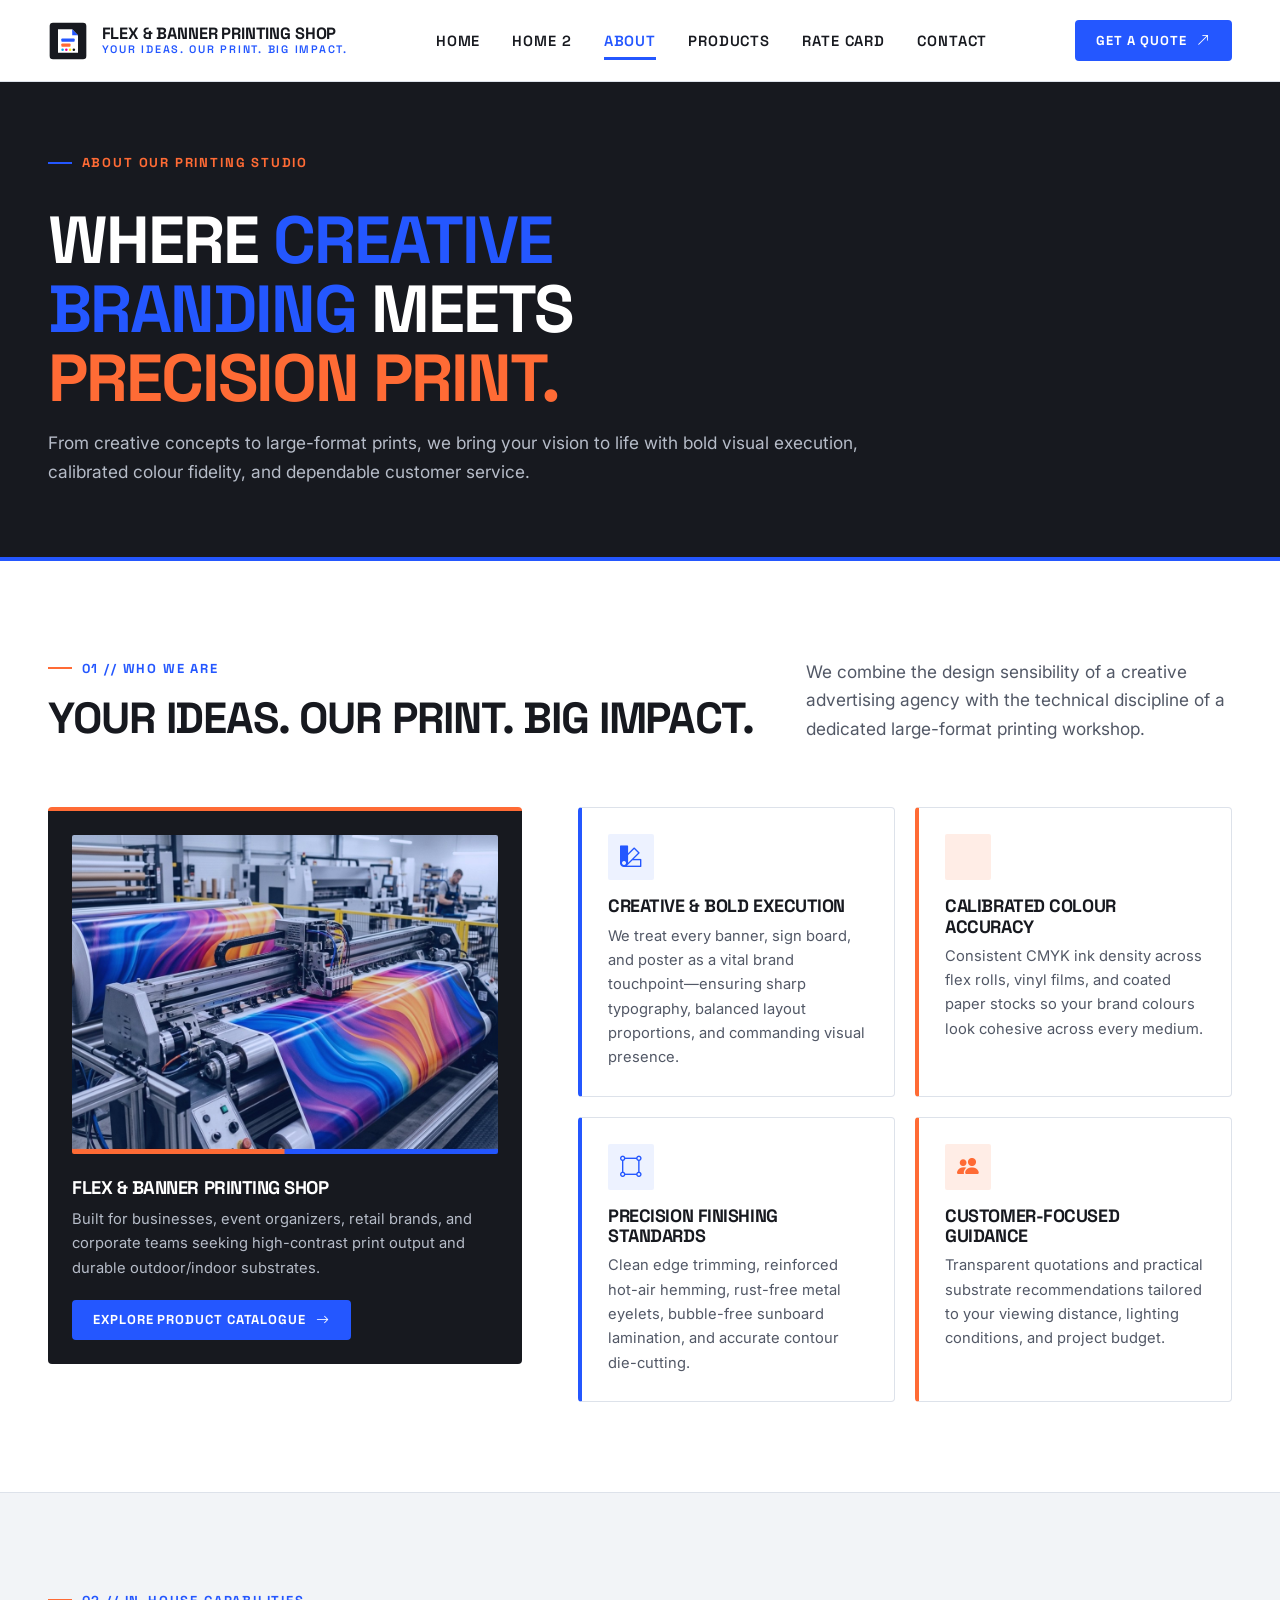
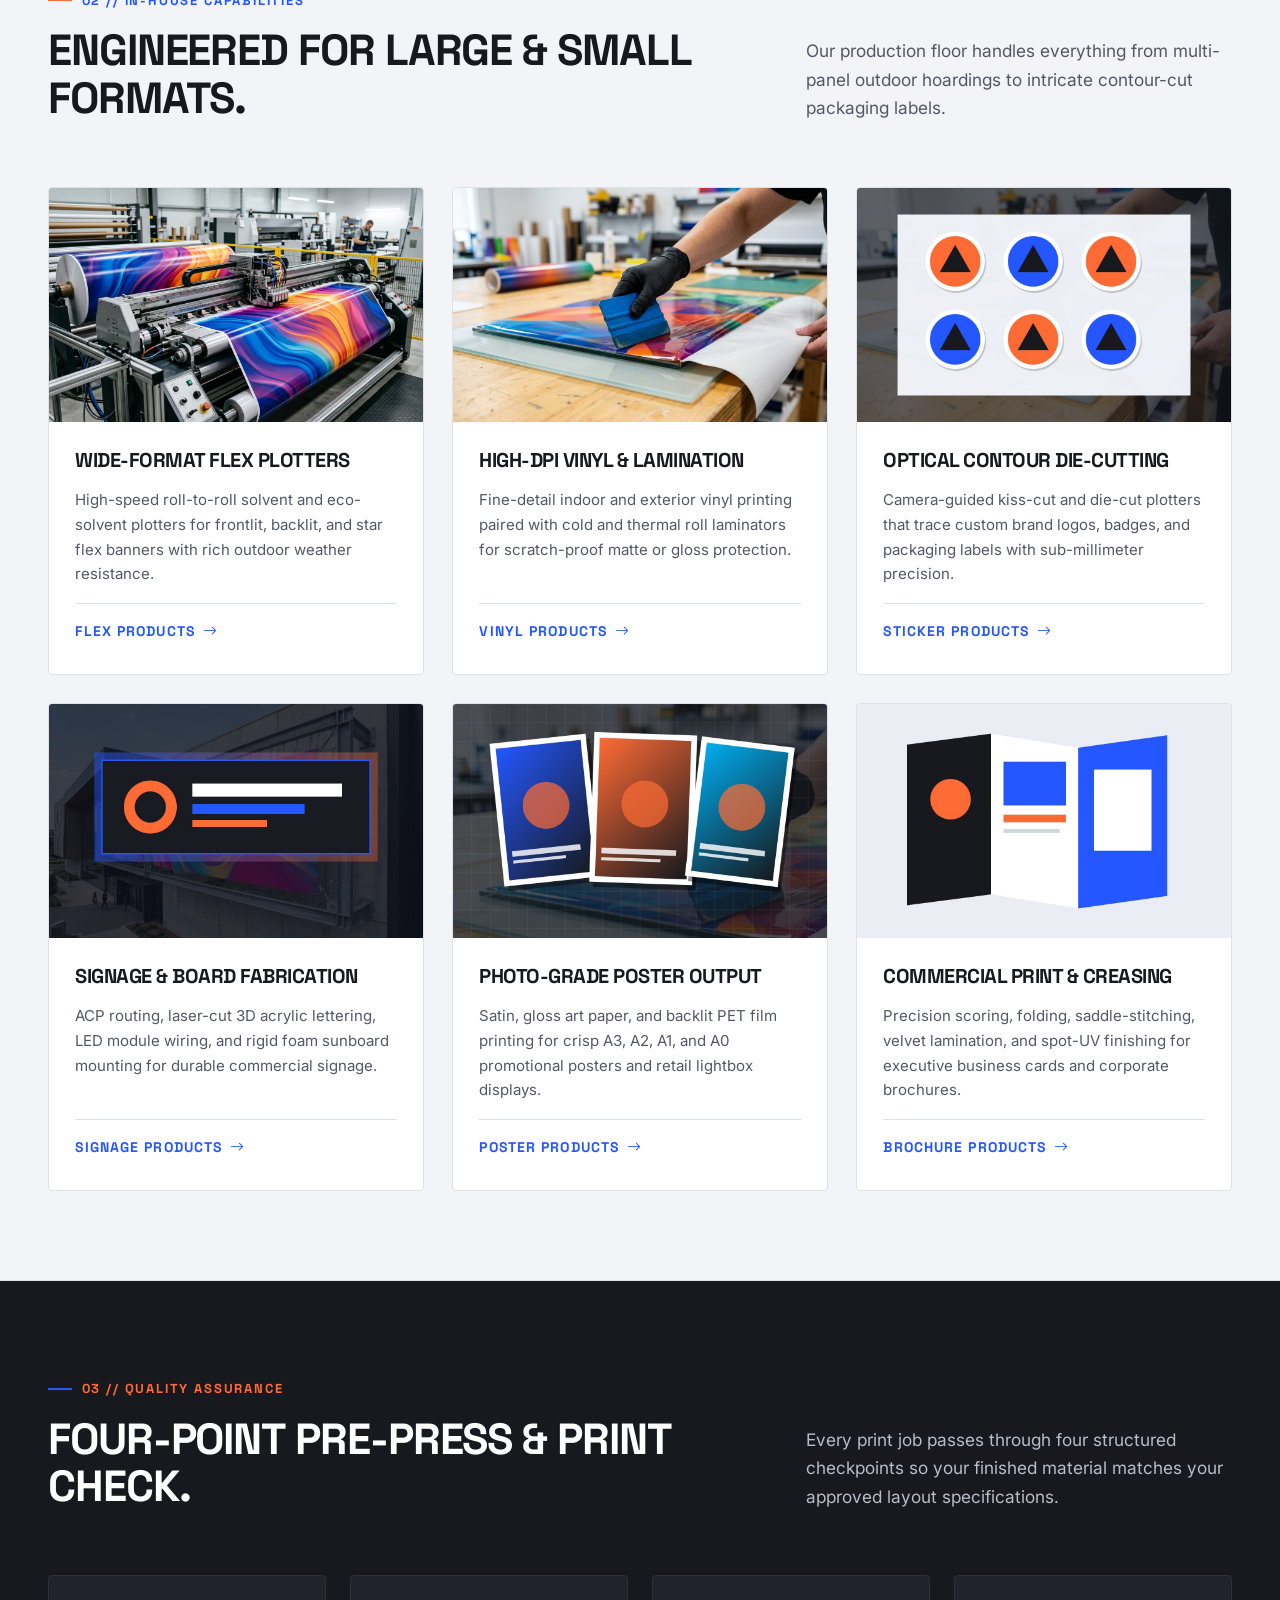
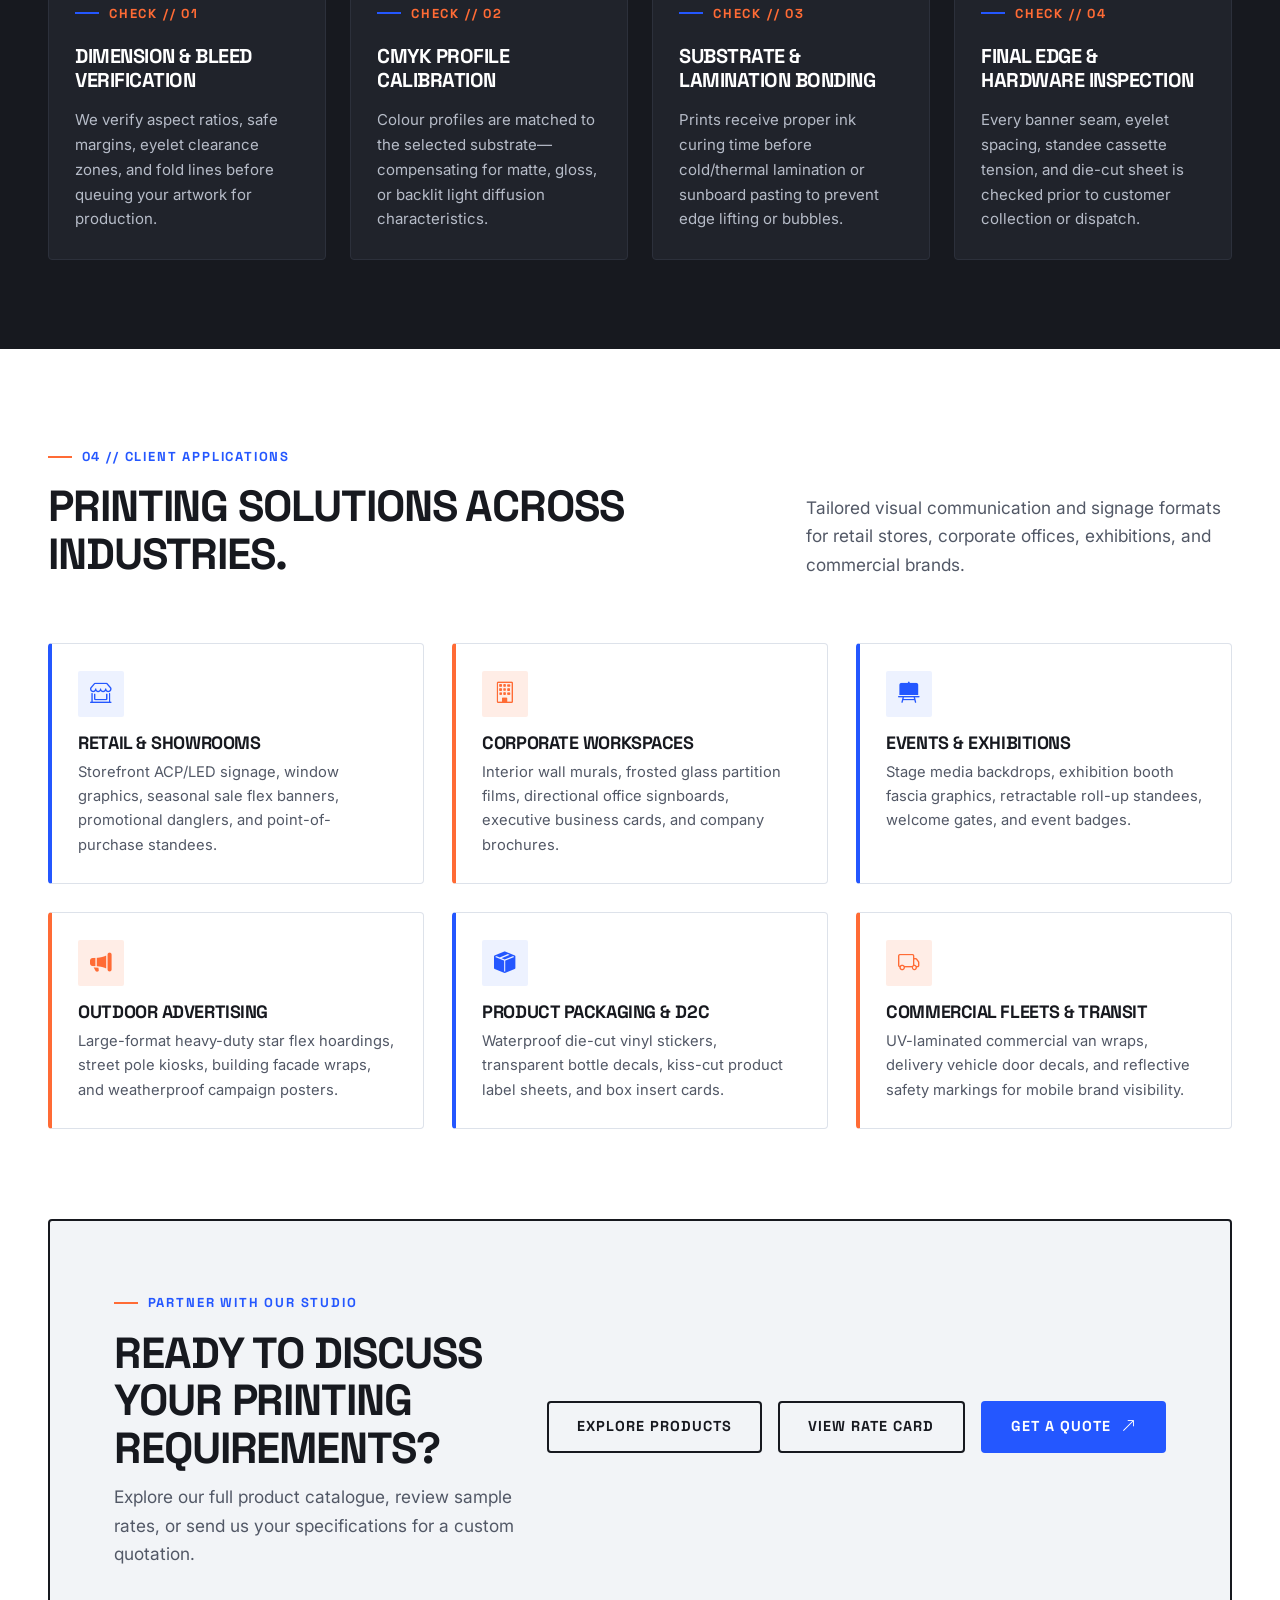
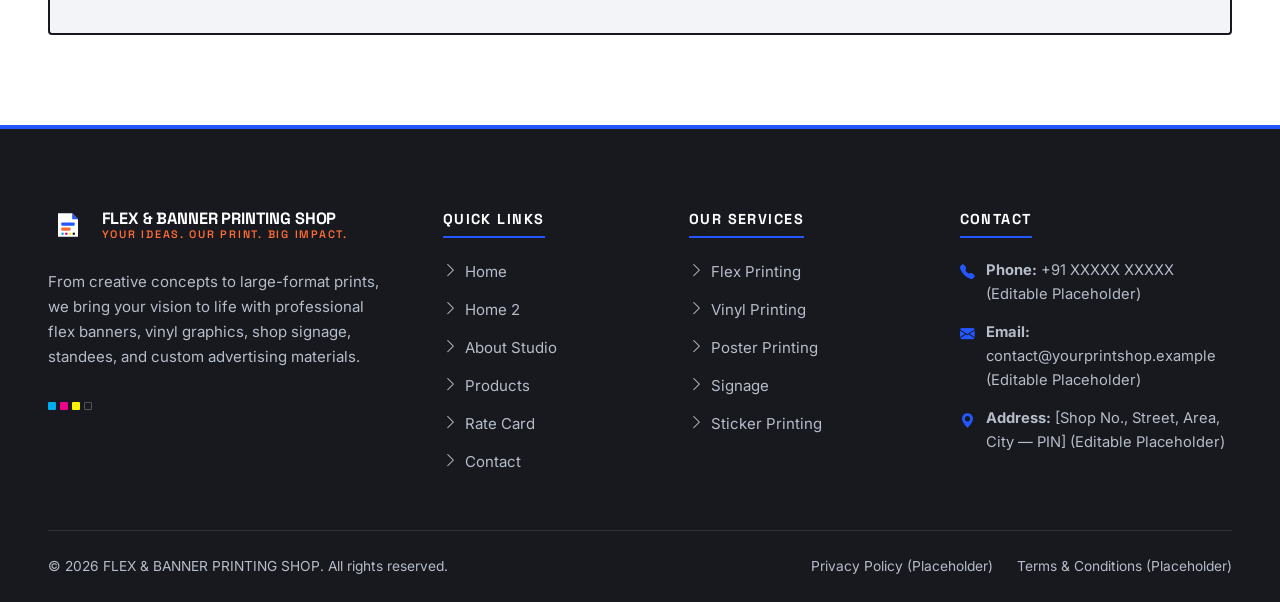
==== commit 458b881c: "Standardize CTA button sizes in Home 2 hero section" ====
--- a/about.html
+++ b/about.html
@@ -42,8 +42,8 @@
           <circle cx="31" cy="34.5" r="1.5" fill="#17191F"/>
         </svg>
         <div class="brand-logo__text">
-          <span class="brand-logo__title">FLEX &amp; BANNER PRINTING</span>
-          <span class="brand-logo__sub">CREATIVE PRINT STUDIO</span>
+          <span class="brand-logo__title">FLEX &amp; BANNER PRINTING SHOP</span>
+          <span class="brand-logo__sub">YOUR IDEAS. OUR PRINT. BIG IMPACT.</span>
         </div>
       </a>
 
@@ -483,10 +483,10 @@
         <div>
           <a href="index.html" class="brand-logo brand-logo--light" aria-label="Flex &amp; Banner Printing Shop Home">
             <svg class="brand-logo__mark" viewBox="0 0 48 48" fill="none" xmlns="http://www.w3.org/2000/svg" aria-hidden="true">
-              <rect x="2" y="2" width="44" height="44" rx="4" fill="#2457FF"/>
+              <rect x="2" y="2" width="44" height="44" rx="4" fill="#17191F"/>
               <path d="M12 10H29L36 17V38H12V10Z" fill="#FFFFFF"/>
-              <path d="M29 10V17H36L29 10Z" fill="#FF6B35"/>
-              <rect x="16" y="21" width="16" height="4" rx="1" fill="#17191F"/>
+              <path d="M29 10V17H36L29 10Z" fill="#2457FF"/>
+              <rect x="16" y="21" width="16" height="4" rx="1" fill="#2457FF"/>
               <rect x="16" y="27" width="11" height="4" rx="1" fill="#FF6B35"/>
               <circle cx="17.5" cy="34.5" r="1.5" fill="#00ADEF"/>
               <circle cx="22" cy="34.5" r="1.5" fill="#EC008C"/>
--- a/assets/css/style.css
+++ b/assets/css/style.css
@@ -430,10 +430,18 @@
   color: var(--color-primary);
   padding-bottom: 2px;
   border-bottom: 2px solid transparent;
+  width: fit-content;
+  max-width: 100%;
+}
+
+.link-arrow span {
+  display: inline-block;
+  white-space: nowrap;
 }
 
 .link-arrow i {
   transition: transform var(--transition-fast);
+  flex-shrink: 0;
 }
 
 .link-arrow:hover {
@@ -820,6 +828,13 @@
 }
 
 @media (min-width: 1024px) {
+  /* Match heights uniformly across desktop grid */
+  .service-block--span-7 .service-block__media,
+  .service-block--span-5 .service-block__media,
+  .service-block--span-4 .service-block__media {
+    aspect-ratio: auto;
+    height: 300px;
+  }
 
   /* Editorial asymmetric rhythm: Row 1 (7 + 5), Row 2 (4 + 4 + 4), Row 3 (12 horizontal split) */
   .service-block--span-7 {
@@ -880,6 +895,16 @@
   letter-spacing: 0.1em;
   padding: 0.35rem 0.65rem;
   border-left: 3px solid var(--color-secondary);
+  opacity: 0;
+  transform: translateY(-6px);
+  transition: opacity var(--transition-fast), transform var(--transition-fast);
+  pointer-events: none;
+  z-index: 2;
+}
+
+.service-block:hover .service-block__index {
+  opacity: 1;
+  transform: translateY(0);
 }
 
 .service-block__body {
@@ -914,6 +939,8 @@
   display: flex;
   align-items: center;
   justify-content: space-between;
+  flex-wrap: wrap;
+  gap: 0.85rem;
 }
 
 /* ==========================================================================
@@ -2149,12 +2176,18 @@
   .nav-links {
     flex-direction: column;
     align-items: stretch;
-    gap: 0.25rem;
+    gap: 0;
   }
 
   .nav-link {
-    padding: 0.85rem 0.5rem;
+    display: flex;
+    align-items: center;
+    padding: 0.9rem 0.5rem;
     border-bottom: 1px solid var(--color-grey-border);
+  }
+
+  .nav-link::after {
+    display: none;
   }
 
   .nav-cta-mobile {
@@ -2375,6 +2408,31 @@
   margin-bottom: 1.35rem;
 }
 
+/* Home 2 Hero Equal Button Sizing */
+.hero-alt .btn-group {
+  display: flex;
+  flex-wrap: wrap;
+  align-items: stretch;
+  gap: 1rem;
+}
+
+.hero-alt .btn-group .btn {
+  flex: 1 1 290px;
+  max-width: 320px;
+  min-height: 52px;
+  padding: 0.95rem 1.25rem;
+  justify-content: center;
+  text-align: center;
+}
+
+@media (max-width: 640px) {
+  .hero-alt .btn-group .btn {
+    flex: 1 1 100%;
+    max-width: 100%;
+    width: 100%;
+  }
+}
+
 .hero-alt__metrics {
   margin-top: 2.25rem;
   padding-top: 1.5rem;
@@ -2565,6 +2623,16 @@
   letter-spacing: 0.08em;
   padding: 0.3rem 0.65rem;
   border-left: 3px solid var(--color-primary);
+  opacity: 0;
+  transform: translateY(-6px);
+  transition: opacity var(--transition-fast), transform var(--transition-fast);
+  pointer-events: none;
+  z-index: 2;
+}
+
+.studio-card:hover .studio-card__tag {
+  opacity: 1;
+  transform: translateY(0);
 }
 
 .studio-card__tag--orange {
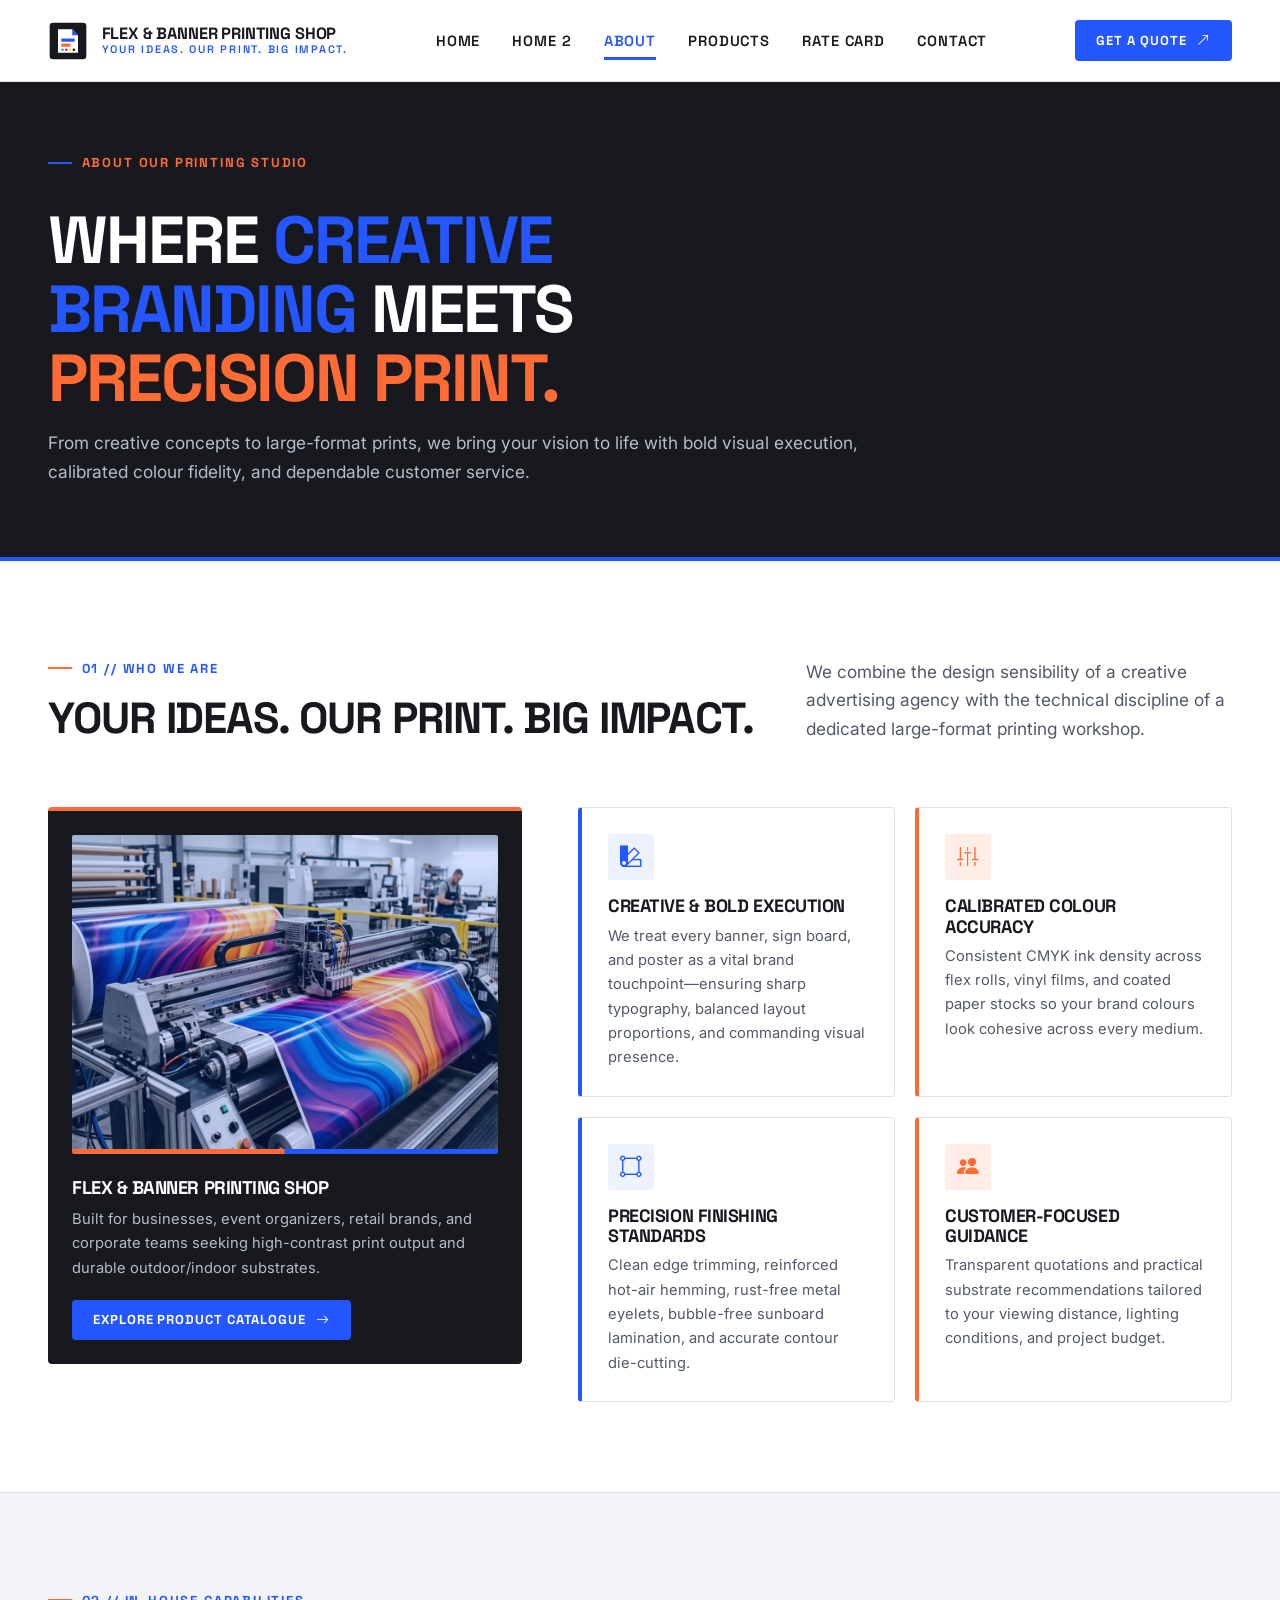
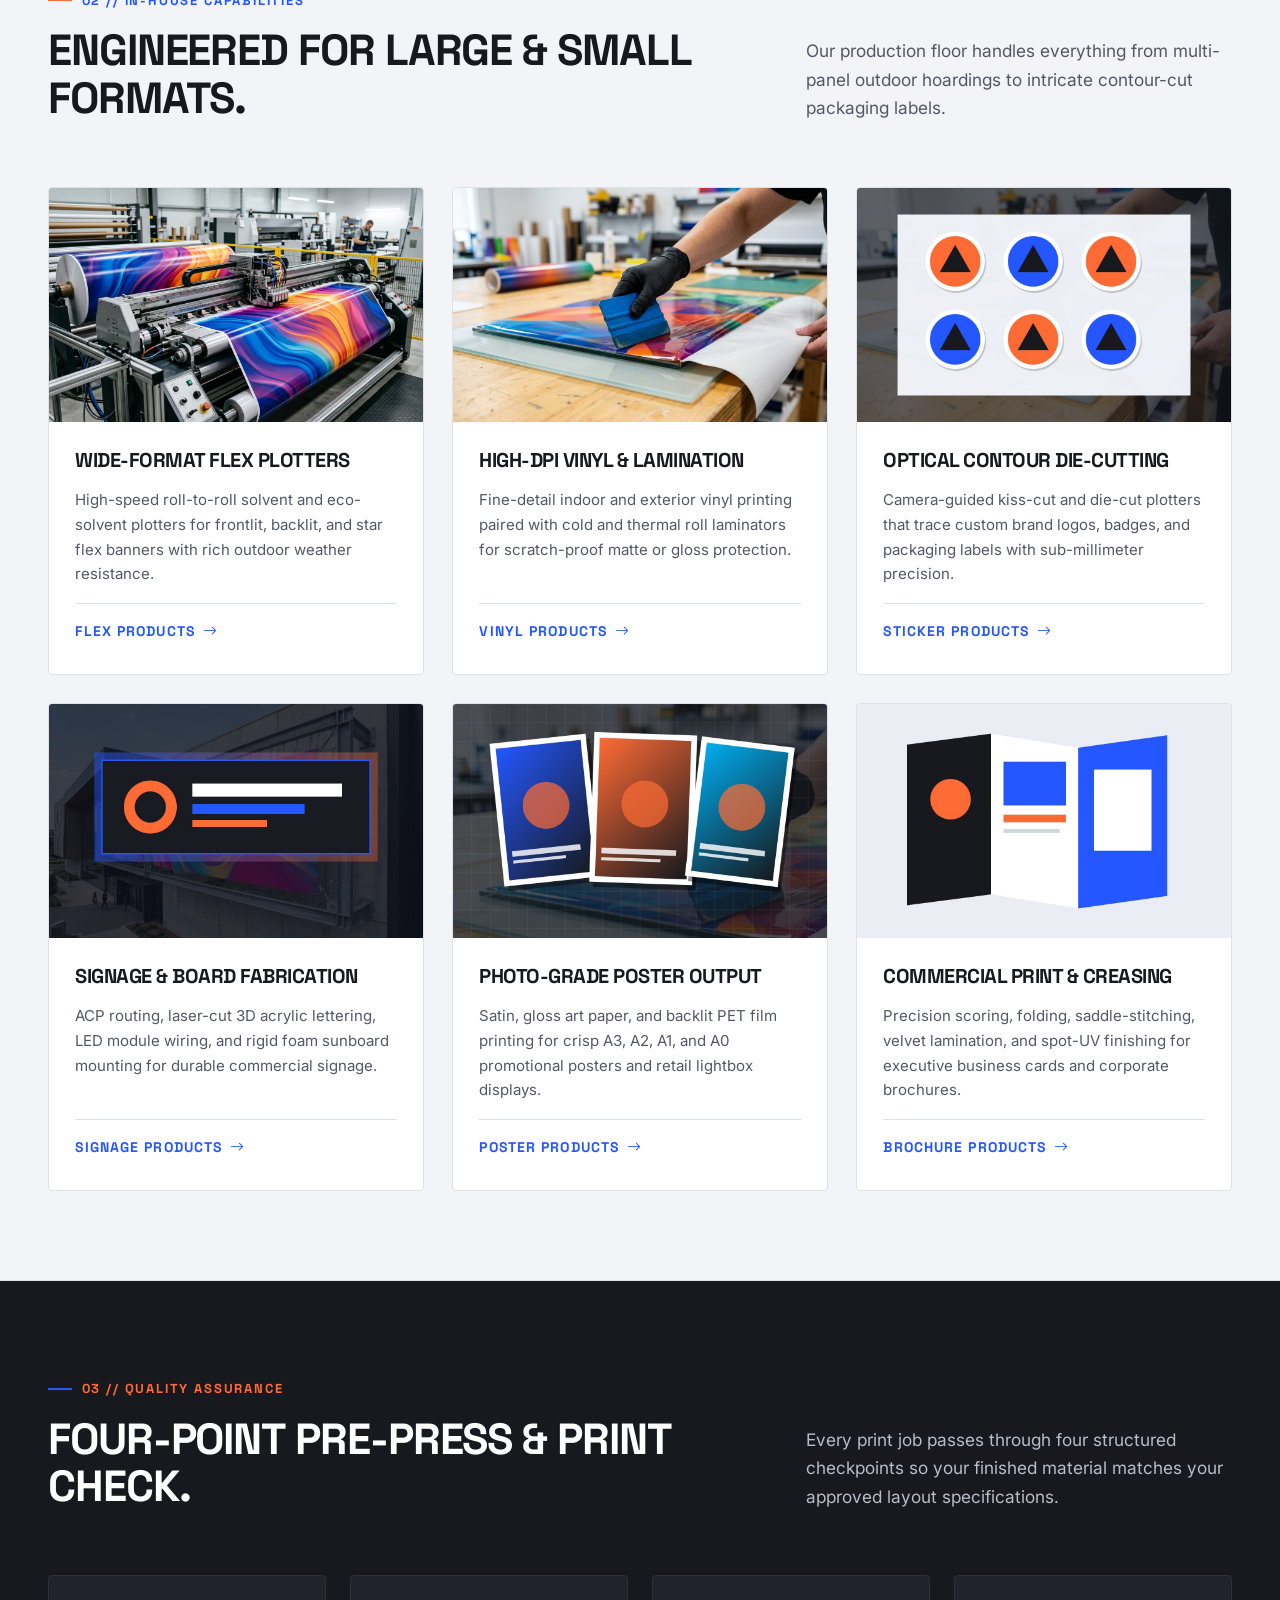
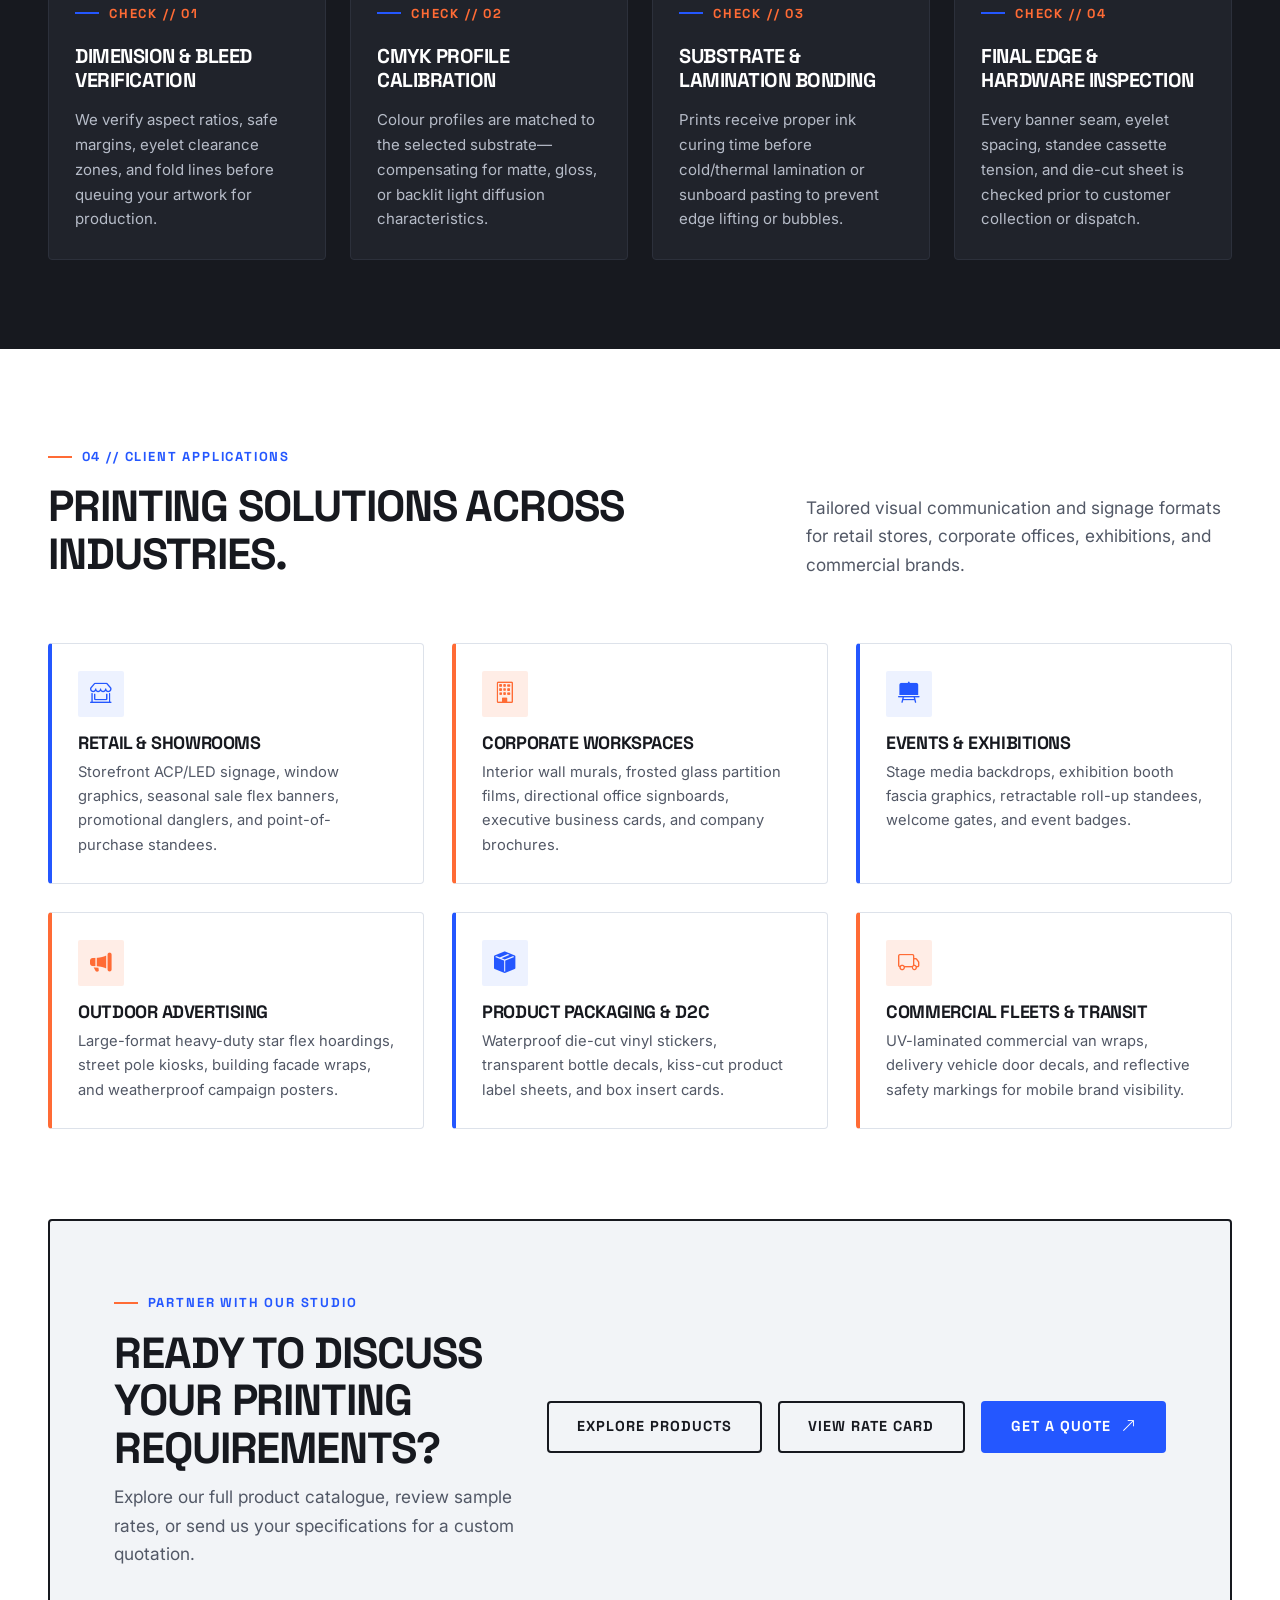
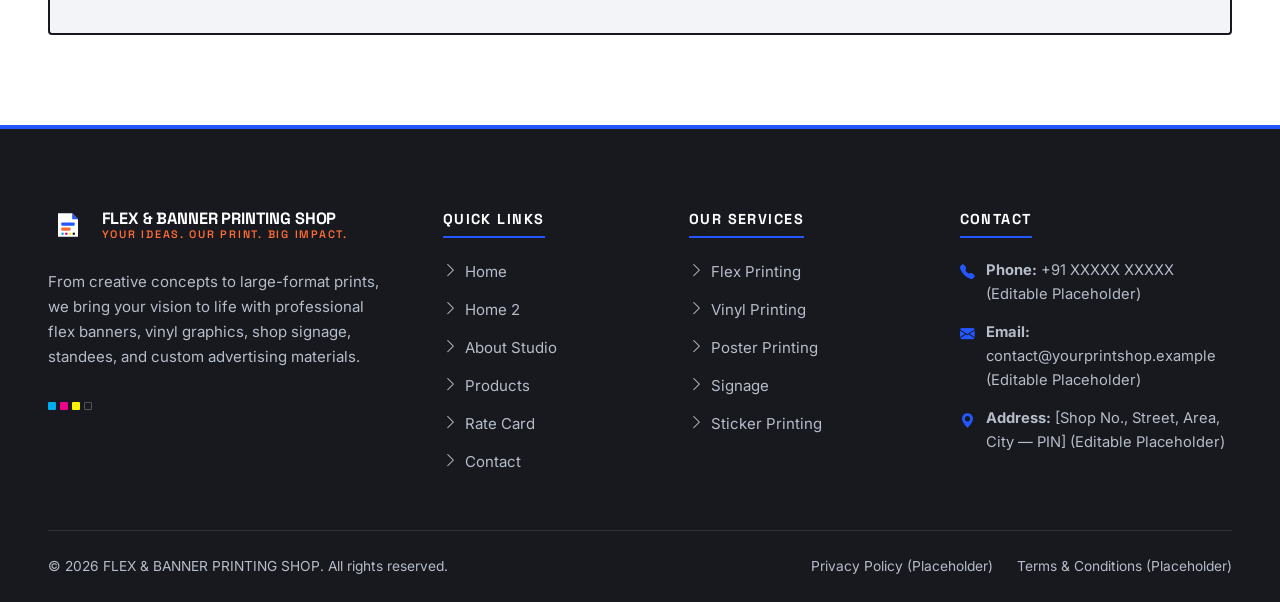
==== commit a4245b96: "Fix missing icon on About page in Calibrated Colour Accuracy card" ====
--- a/about.html
+++ b/about.html
@@ -145,7 +145,7 @@
 
             <div class="benefit-item reveal-on-scroll">
               <span class="benefit-item__icon" aria-hidden="true">
-                <i class="bi bi-Sliders2-vertical"></i>
+                <i class="bi bi-sliders2-vertical"></i>
               </span>
               <h3 class="benefit-item__title">Calibrated Colour Accuracy</h3>
               <p class="benefit-item__desc">
--- a/assets/css/style.css
+++ b/assets/css/style.css
@@ -432,6 +432,7 @@
   border-bottom: 2px solid transparent;
   width: fit-content;
   max-width: 100%;
+  white-space: nowrap;
 }
 
 .link-arrow span {
@@ -725,6 +726,8 @@
   display: flex;
   align-items: center;
   justify-content: space-between;
+  flex-wrap: wrap;
+  gap: 0.5rem;
   padding-bottom: 0.65rem;
   margin-bottom: 0.65rem;
   border-bottom: 1px solid var(--color-charcoal-border);
@@ -1294,6 +1297,48 @@
   justify-content: center;
   align-items: flex-start;
   border-left: 6px solid var(--color-primary);
+}
+
+/* Promo Banner CTA Equal Button Sizing & Mobile Alignment */
+.promo-banner .btn-group {
+  display: flex;
+  flex-wrap: wrap;
+  align-items: stretch;
+  gap: 1rem;
+  width: 100%;
+}
+
+.promo-banner .btn-group .btn {
+  flex: 1 1 250px;
+  max-width: 280px;
+  min-height: 52px;
+  padding: 0.95rem 1.25rem;
+  justify-content: center;
+  text-align: center;
+}
+
+@media (max-width: 767.98px) {
+  .promo-banner__content {
+    align-items: stretch;
+  }
+
+  .promo-banner .btn-group {
+    flex-direction: column !important;
+    align-items: stretch !important;
+    width: 100% !important;
+    gap: 0.85rem !important;
+  }
+
+  .promo-banner .btn-group .btn {
+    width: 100% !important;
+    max-width: 100% !important;
+    min-width: 0 !important;
+    flex: 0 0 auto !important;
+    font-size: 0.86rem !important;
+    padding: 0.95rem 1rem !important;
+    justify-content: center !important;
+    text-align: center !important;
+  }
 }
 
 .promo-banner__media {
@@ -2368,6 +2413,7 @@
   padding-block: clamp(3.25rem, 6vw, 5.5rem);
   border-bottom: 4px solid var(--color-charcoal);
   position: relative;
+  overflow: hidden;
 }
 
 .hero-alt__grid {
@@ -2388,6 +2434,8 @@
   display: flex;
   flex-direction: column;
   justify-content: center;
+  min-width: 0;
+  max-width: 100%;
 }
 
 .hero-alt__badge {
@@ -2406,18 +2454,20 @@
   letter-spacing: 0.12em;
   color: var(--color-charcoal);
   margin-bottom: 1.35rem;
-}
-
-/* Home 2 Hero Equal Button Sizing */
+  max-width: 100%;
+}
+
+/* Home 2 Hero Button Sizing & Desktop Alignment */
 .hero-alt .btn-group {
   display: flex;
   flex-wrap: wrap;
   align-items: stretch;
   gap: 1rem;
+  width: 100%;
 }
 
 .hero-alt .btn-group .btn {
-  flex: 1 1 290px;
+  flex: 1 1 270px;
   max-width: 320px;
   min-height: 52px;
   padding: 0.95rem 1.25rem;
@@ -2425,11 +2475,40 @@
   text-align: center;
 }
 
-@media (max-width: 640px) {
+/* Home 2 Hero Mobile View: One-By-One Stacking Format & Alignment */
+@media (max-width: 767.98px) {
+  .hero-alt .btn-group {
+    flex-direction: column !important;
+    align-items: stretch !important;
+    width: 100% !important;
+    gap: 0.85rem !important;
+  }
+
   .hero-alt .btn-group .btn {
-    flex: 1 1 100%;
-    max-width: 100%;
-    width: 100%;
+    display: flex !important;
+    width: 100% !important;
+    max-width: 100% !important;
+    min-width: 0 !important;
+    flex: 0 0 auto !important;
+    font-size: 0.86rem !important;
+    padding: 0.95rem 1rem !important;
+    white-space: normal !important;
+    justify-content: center !important;
+    text-align: center !important;
+  }
+
+  .hero-alt .btn-group .btn span {
+    white-space: nowrap;
+  }
+
+  .hero-alt__badge {
+    white-space: normal;
+    word-break: break-word;
+  }
+
+  .hero-alt__metrics {
+    grid-template-columns: 1fr !important;
+    gap: 0.75rem;
   }
 }
 
@@ -2470,6 +2549,8 @@
   flex-direction: column;
   justify-content: space-between;
   gap: 1rem;
+  min-width: 0;
+  max-width: 100%;
 }
 
 .hero-alt__main-img-wrap {
@@ -2491,7 +2572,7 @@
   gap: 1rem;
 }
 
-@media (max-width: 479.98px) {
+@media (max-width: 639.98px) {
   .hero-alt__thumb-row {
     grid-template-columns: 1fr;
   }
@@ -2693,11 +2774,60 @@
   display: flex;
   align-items: center;
   justify-content: space-between;
+  flex-wrap: wrap;
   gap: 0.75rem;
 }
 
 .studio-card--dark .studio-card__footer {
   border-top-color: var(--color-charcoal-border);
+}
+
+/* Home 2 Section 4: Integrated Brand Solutions Link & Button Alignment */
+#campaign-packages .studio-card__body {
+  padding: clamp(1.25rem, 2.5vw, 1.65rem);
+}
+
+#campaign-packages .studio-card__footer {
+  display: flex;
+  align-items: center;
+  justify-content: space-between;
+  flex-wrap: wrap;
+  gap: 0.65rem;
+}
+
+#campaign-packages .studio-card__footer .link-arrow {
+  font-size: 0.78rem;
+  letter-spacing: 0.05em;
+  white-space: nowrap;
+  flex-shrink: 0;
+}
+
+#campaign-packages .studio-card__footer .btn {
+  font-size: 0.76rem;
+  padding: 0.5rem 0.85rem;
+  white-space: nowrap;
+  flex-shrink: 0;
+  display: inline-flex;
+  align-items: center;
+  justify-content: center;
+}
+
+@media (max-width: 639.98px) {
+  #campaign-packages .studio-card__footer {
+    flex-direction: column;
+    align-items: stretch;
+    gap: 0.75rem;
+  }
+
+  #campaign-packages .studio-card__footer .link-arrow {
+    justify-content: flex-start;
+  }
+
+  #campaign-packages .studio-card__footer .btn {
+    width: 100%;
+    justify-content: center;
+    text-align: center;
+  }
 }
 
 /* Interactive Area Estimator & FAQ Split Grid */
@@ -2705,7 +2835,7 @@
   display: grid;
   grid-template-columns: 1fr;
   gap: 2.5rem;
-  align-items: stretch;
+  align-items: start;
 }
 
 @media (min-width: 1024px) {
@@ -2723,7 +2853,6 @@
   border-top: 4px solid var(--color-primary);
   display: flex;
   flex-direction: column;
-  justify-content: space-between;
   gap: 1.35rem;
 }
 
@@ -2752,7 +2881,7 @@
   display: flex;
   flex-direction: column;
   gap: 1rem;
-  justify-content: space-between;
+  justify-content: flex-start;
 }
 
 .faq-item {
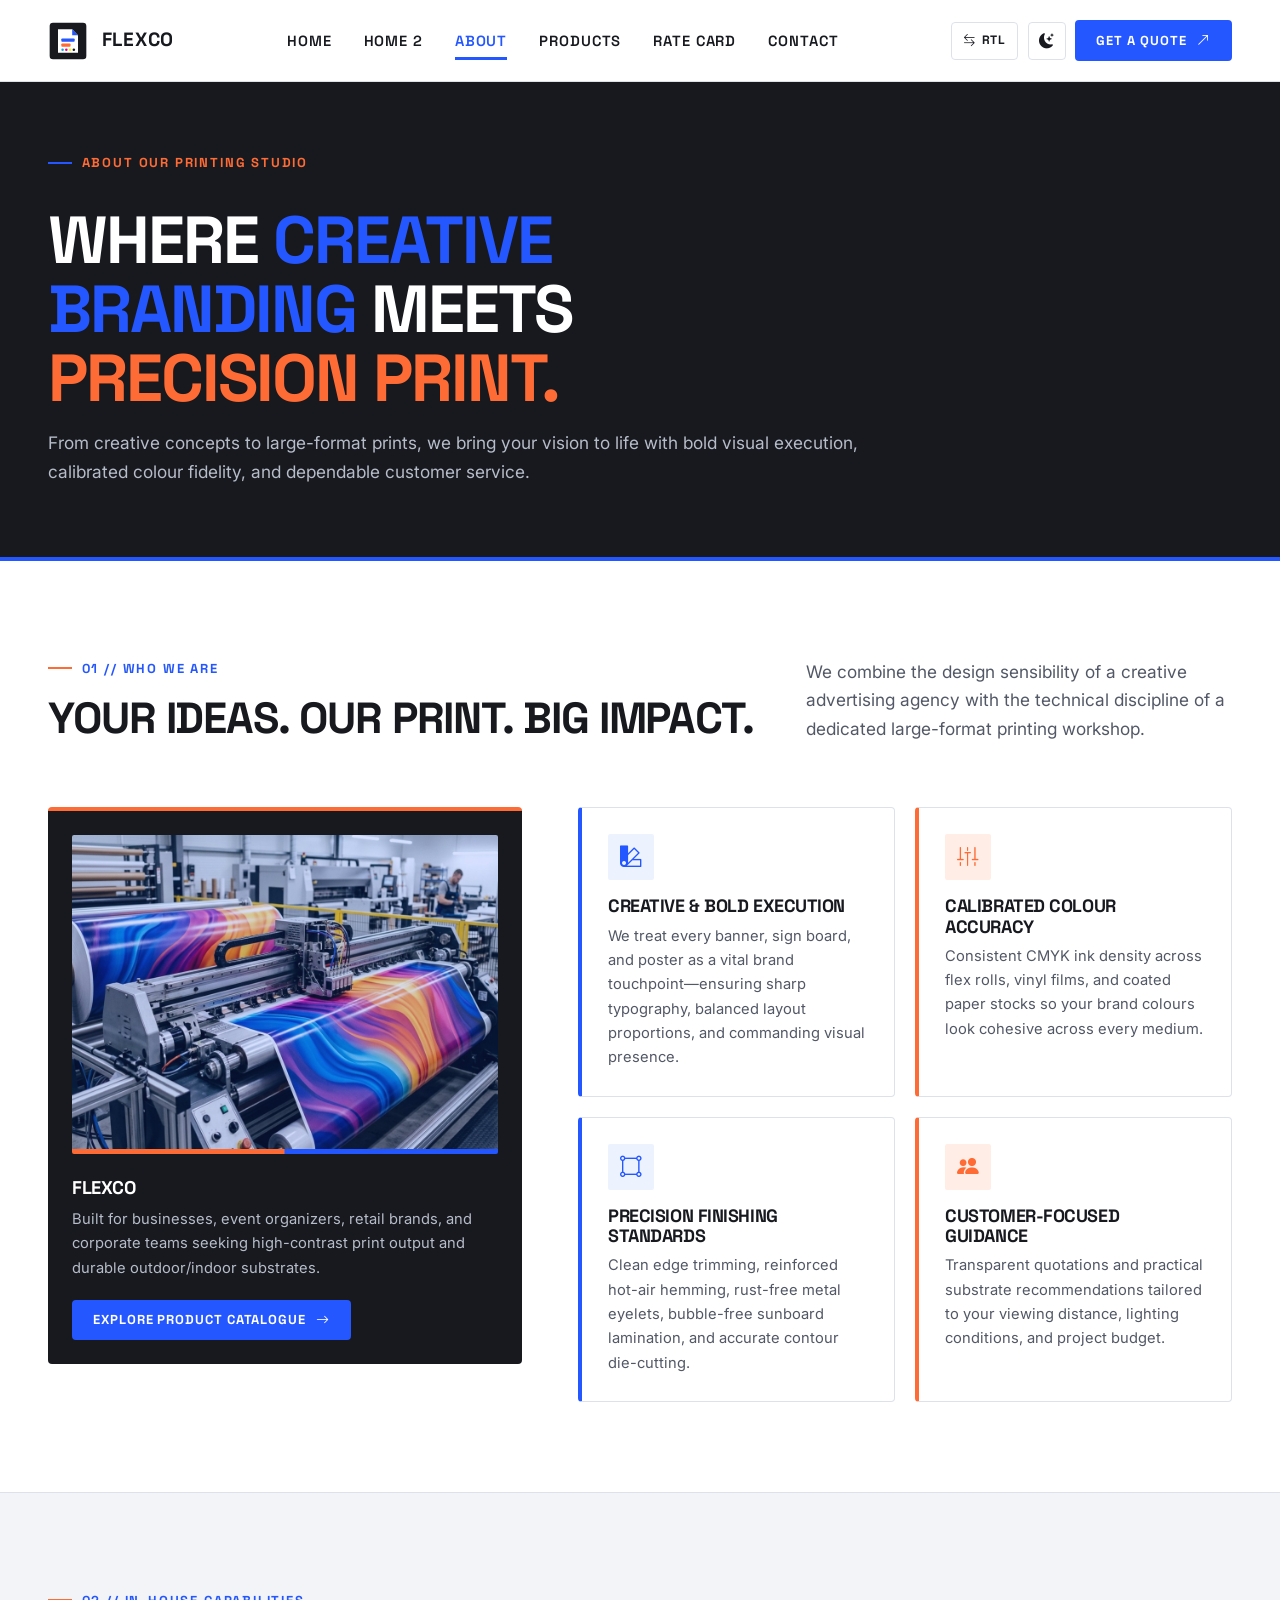
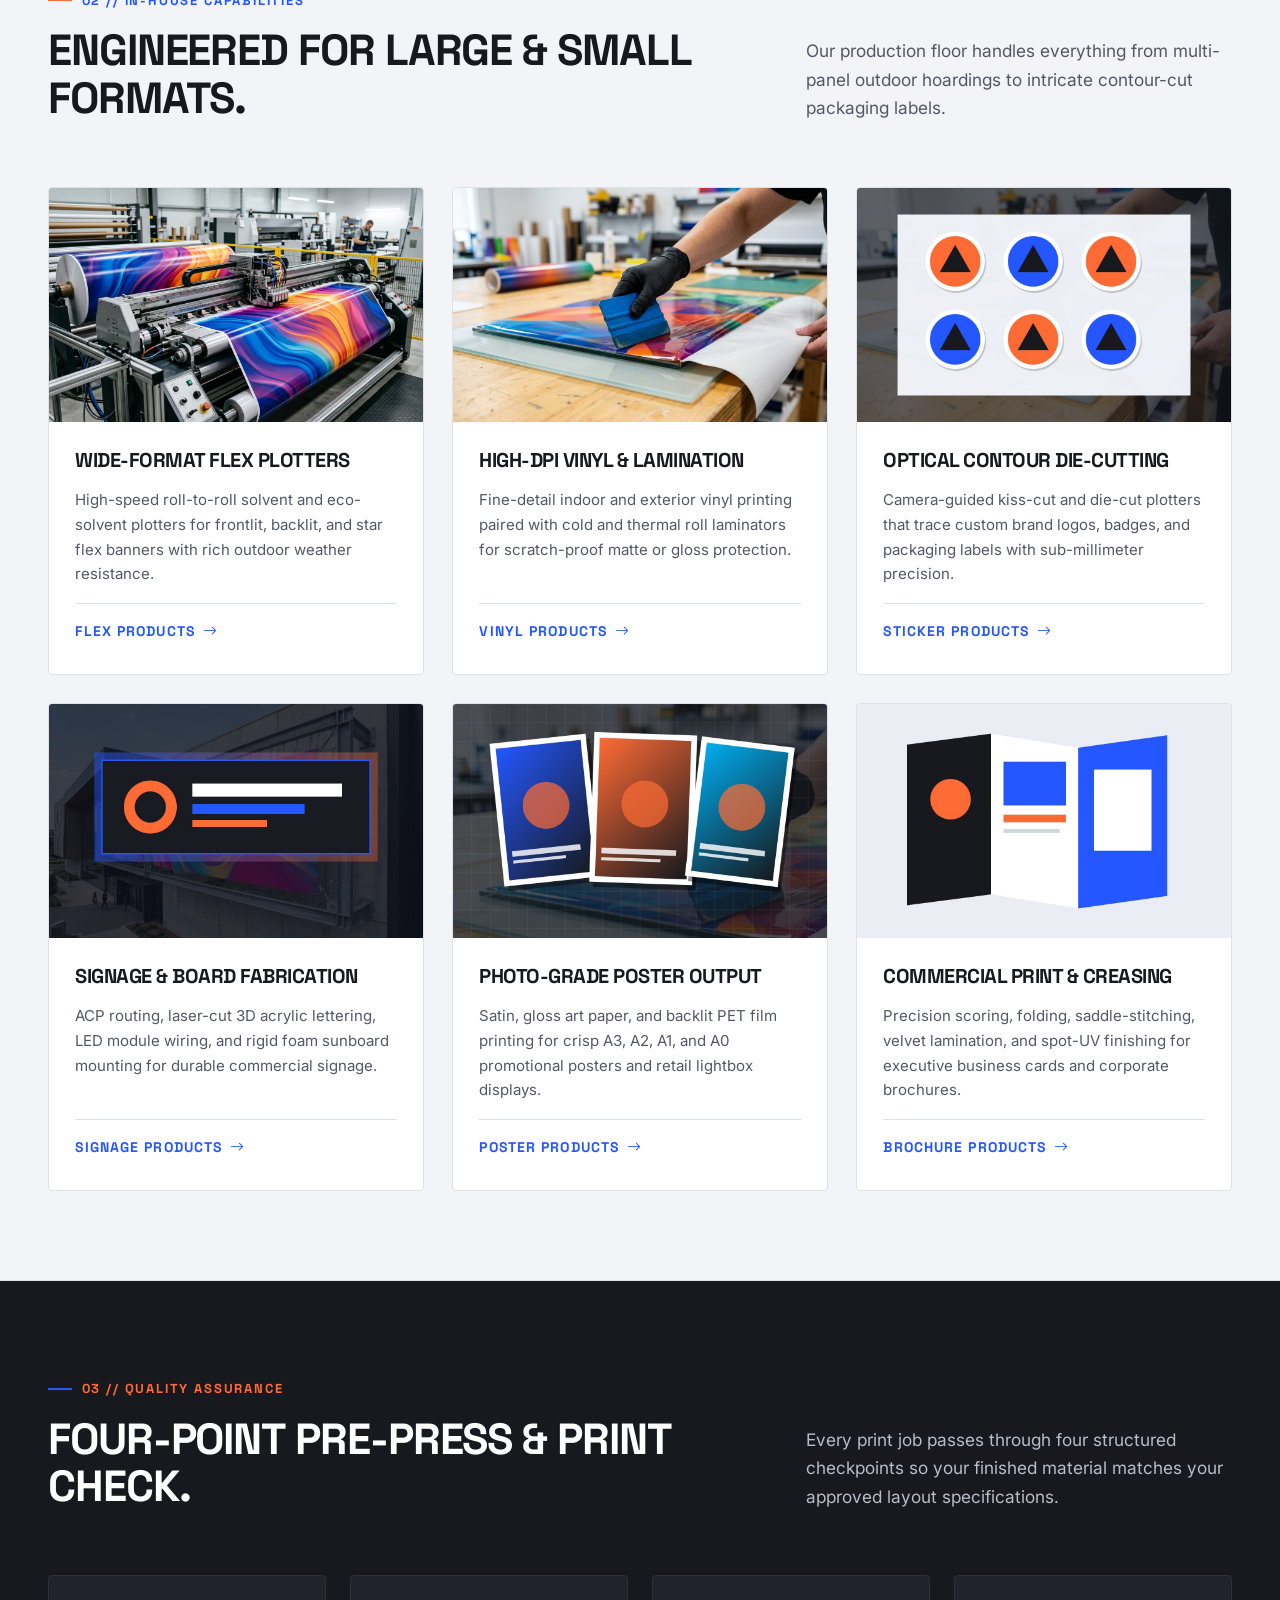
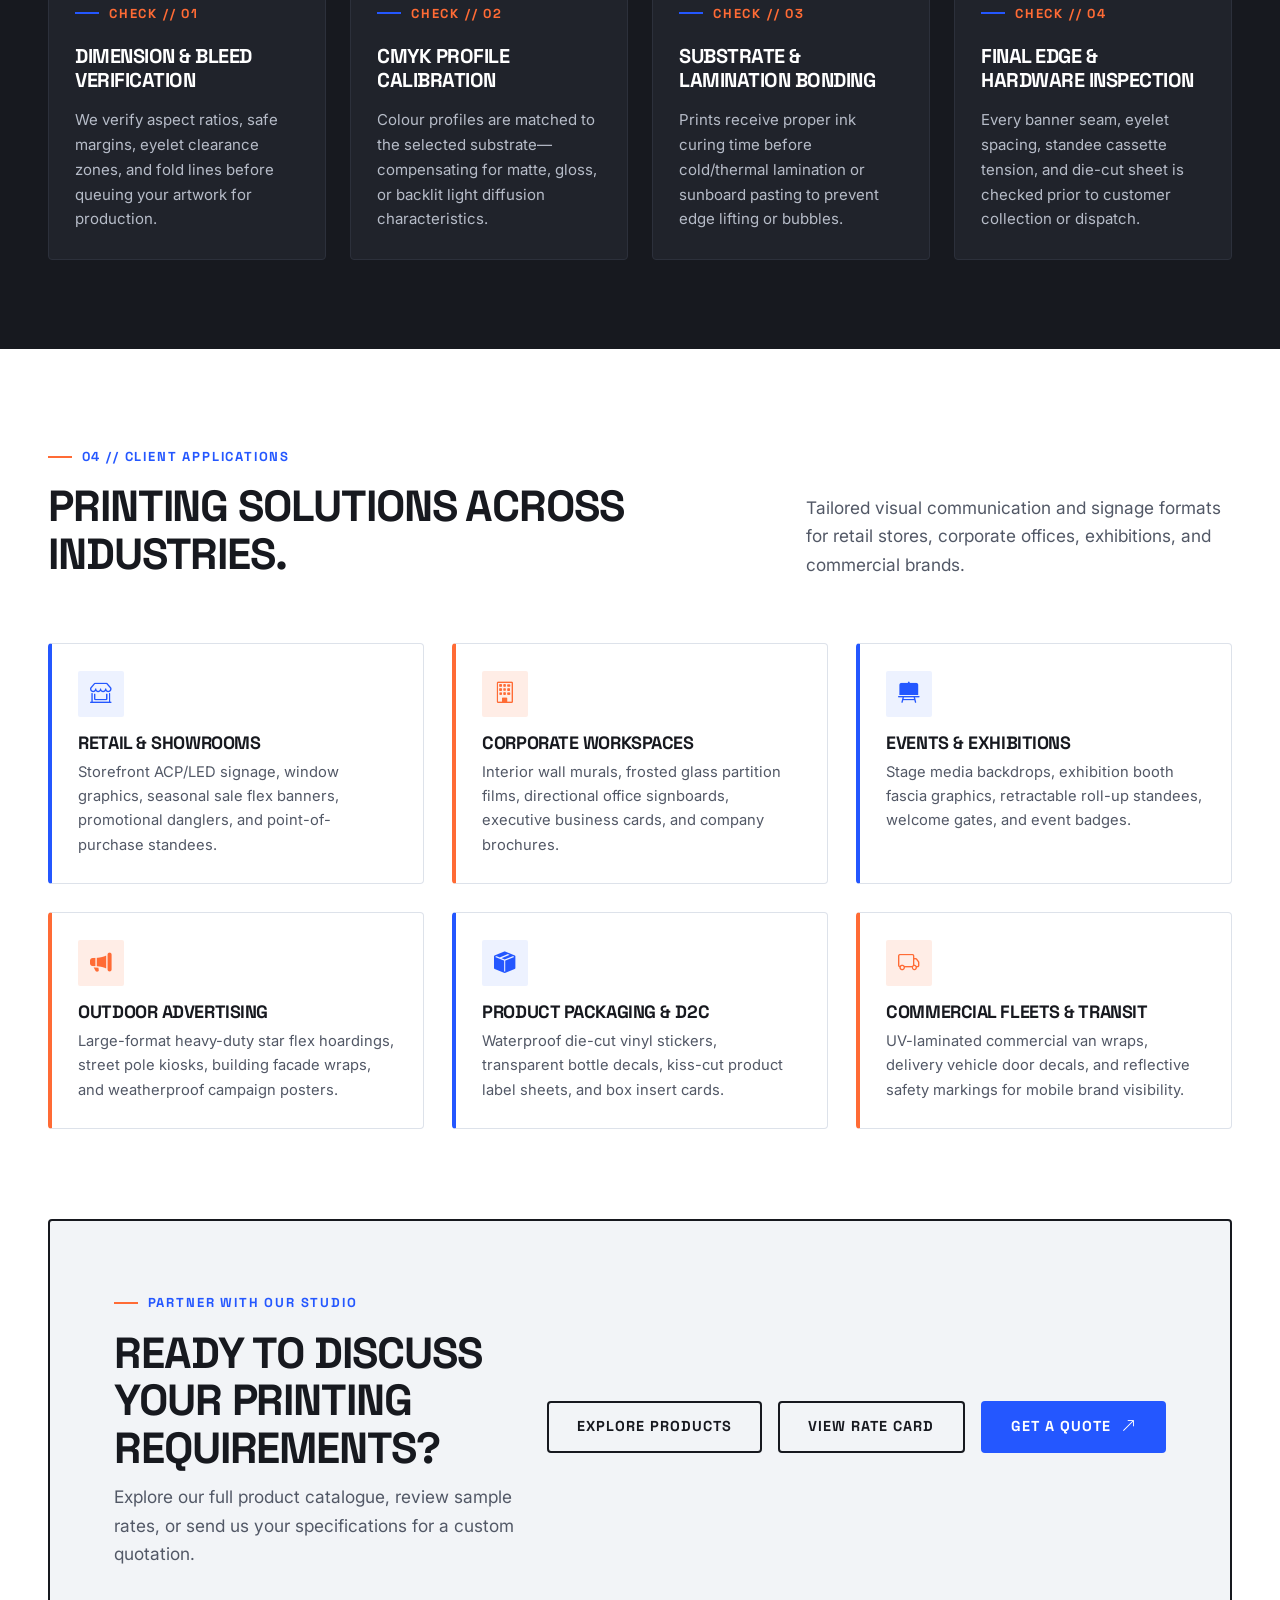
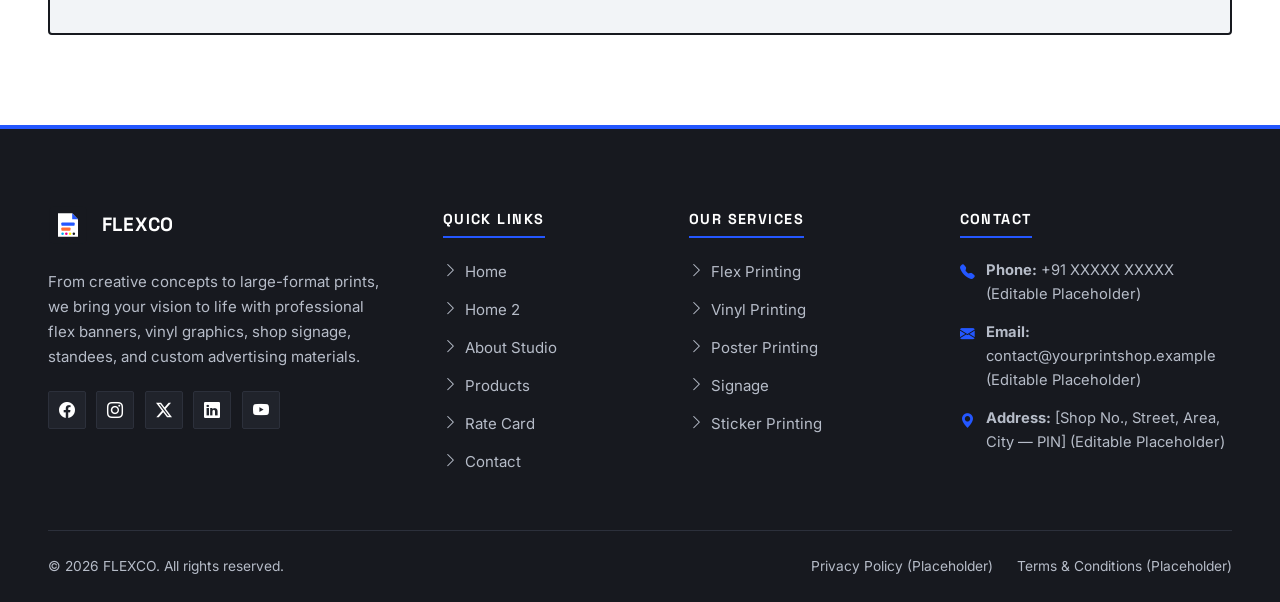
==== commit ea1a4672: "Update navbar RTL/theme toggles, brand name to FLEXCO, 1024px responsiveness, and social media icons" ====
--- a/about.html
+++ b/about.html
@@ -3,9 +3,9 @@
 <head>
   <meta charset="UTF-8">
   <meta name="viewport" content="width=device-width, initial-scale=1.0">
-  <title>About Our Print Studio | Flex &amp; Banner Printing Shop</title>
-  <meta name="description" content="Learn about Flex &amp; Banner Printing Shop — our creative printing studio philosophy, wide-format printing capabilities, finishing standards, and quality inspection workflow.">
-  <meta property="og:title" content="About Our Print Studio | Flex &amp; Banner Printing Shop">
+  <title>About Our Print Studio | Flexco</title>
+  <meta name="description" content="Learn about Flexco — our creative printing studio philosophy, wide-format printing capabilities, finishing standards, and quality inspection workflow.">
+  <meta property="og:title" content="About Our Print Studio | Flexco">
   <meta property="og:description" content="From creative concepts to large-format prints, we bring your vision to life with modern printing technology and reliable customer service.">
   <meta property="og:type" content="website">
   <meta property="og:image" content="assets/images/printing-workshop.webp">
@@ -29,7 +29,7 @@
        ======================================================================== -->
   <header class="site-header" id="siteHeader">
     <div class="container navbar">
-      <a href="index.html" class="brand-logo" aria-label="Flex &amp; Banner Printing Home">
+      <a href="index.html" class="brand-logo" aria-label="Flexco Home">
         <svg class="brand-logo__mark" viewBox="0 0 48 48" fill="none" xmlns="http://www.w3.org/2000/svg" aria-hidden="true">
           <rect x="2" y="2" width="44" height="44" rx="4" fill="#17191F"/>
           <path d="M12 10H29L36 17V38H12V10Z" fill="#FFFFFF"/>
@@ -42,8 +42,7 @@
           <circle cx="31" cy="34.5" r="1.5" fill="#17191F"/>
         </svg>
         <div class="brand-logo__text">
-          <span class="brand-logo__title">FLEX &amp; BANNER PRINTING SHOP</span>
-          <span class="brand-logo__sub">YOUR IDEAS. OUR PRINT. BIG IMPACT.</span>
+          <span class="brand-logo__title">FLEXCO</span>
         </div>
       </a>
 
@@ -62,7 +61,14 @@
         </a>
       </nav>
 
-      <div style="display:flex;align-items:center;gap:0.75rem;">
+      <div class="nav-actions">
+        <button type="button" class="nav-util-btn nav-util-btn--rtl" id="rtlToggle" aria-pressed="false" aria-label="Toggle Right-to-Left layout" title="Toggle RTL / LTR">
+          <i class="bi bi-arrow-left-right" aria-hidden="true"></i>
+          <span class="nav-util-btn__label">RTL</span>
+        </button>
+        <button type="button" class="nav-util-btn nav-util-btn--theme" id="themeToggle" aria-pressed="false" aria-label="Toggle dark and light theme" title="Toggle Theme">
+          <i class="bi bi-moon-stars-fill" aria-hidden="true"></i>
+        </button>
         <a href="contact.html#enquiry-form" class="btn btn--primary btn--sm nav-cta-desktop">
           <span>Get a Quote</span>
           <i class="bi bi-arrow-up-right" aria-hidden="true"></i>
@@ -120,7 +126,7 @@
                 height="450"
               >
             </div>
-            <h3 class="why-visual-panel__caption">FLEX &amp; BANNER PRINTING SHOP</h3>
+            <h3 class="why-visual-panel__caption">FLEXCO</h3>
             <p class="why-visual-panel__text">
               Built for businesses, event organizers, retail brands, and corporate teams seeking high-contrast print output and durable outdoor/indoor substrates.
             </p>
@@ -457,7 +463,7 @@
               Explore our full product catalogue, review sample rates, or send us your specifications for a custom quotation.
             </p>
           </div>
-          <div class="btn-group" style="flex-shrink:0;">
+          <div class="btn-group">
             <a href="products.html" class="btn btn--outline-dark">
               <span>EXPLORE PRODUCTS</span>
             </a>
@@ -481,7 +487,7 @@
     <div class="container">
       <div class="footer-grid">
         <div>
-          <a href="index.html" class="brand-logo brand-logo--light" aria-label="Flex &amp; Banner Printing Shop Home">
+          <a href="index.html" class="brand-logo brand-logo--light" aria-label="Flexco Home">
             <svg class="brand-logo__mark" viewBox="0 0 48 48" fill="none" xmlns="http://www.w3.org/2000/svg" aria-hidden="true">
               <rect x="2" y="2" width="44" height="44" rx="4" fill="#17191F"/>
               <path d="M12 10H29L36 17V38H12V10Z" fill="#FFFFFF"/>
@@ -494,18 +500,28 @@
               <circle cx="31" cy="34.5" r="1.5" fill="#17191F"/>
             </svg>
             <div class="brand-logo__text">
-              <span class="brand-logo__title">FLEX &amp; BANNER PRINTING SHOP</span>
-              <span class="brand-logo__sub">YOUR IDEAS. OUR PRINT. BIG IMPACT.</span>
+              <span class="brand-logo__title">FLEXCO</span>
             </div>
           </a>
           <p class="footer-brand-desc">
             From creative concepts to large-format prints, we bring your vision to life with professional flex banners, vinyl graphics, shop signage, standees, and custom advertising materials.
           </p>
-          <div class="cmyk-bar" aria-label="CMYK Print Registration Marks">
-            <span class="cmyk-dot cmyk-dot--c"></span>
-            <span class="cmyk-dot cmyk-dot--m"></span>
-            <span class="cmyk-dot cmyk-dot--y"></span>
-            <span class="cmyk-dot cmyk-dot--k"></span>
+          <div class="social-links" aria-label="Social Media Links">
+            <a href="#" class="social-link" aria-label="Follow us on Facebook" title="Facebook">
+              <i class="bi bi-facebook" aria-hidden="true"></i>
+            </a>
+            <a href="#" class="social-link" aria-label="Follow us on Instagram" title="Instagram">
+              <i class="bi bi-instagram" aria-hidden="true"></i>
+            </a>
+            <a href="#" class="social-link" aria-label="Follow us on X (Twitter)" title="X (Twitter)">
+              <i class="bi bi-twitter-x" aria-hidden="true"></i>
+            </a>
+            <a href="#" class="social-link" aria-label="Connect with us on LinkedIn" title="LinkedIn">
+              <i class="bi bi-linkedin" aria-hidden="true"></i>
+            </a>
+            <a href="#" class="social-link" aria-label="Subscribe on YouTube" title="YouTube">
+              <i class="bi bi-youtube" aria-hidden="true"></i>
+            </a>
           </div>
         </div>
 
@@ -552,7 +568,7 @@
       </div>
 
       <div class="footer-bottom">
-        <p>&copy; 2026 FLEX &amp; BANNER PRINTING SHOP. All rights reserved.</p>
+        <p>&copy; 2026 FLEXCO. All rights reserved.</p>
         <div class="footer-legal-links">
           <a href="contact.html#privacy-notice">Privacy Policy (Placeholder)</a>
           <a href="contact.html#terms-notice">Terms &amp; Conditions (Placeholder)</a>
--- a/assets/css/style.css
+++ b/assets/css/style.css
@@ -504,9 +504,9 @@
 
 .brand-logo__title {
   font-family: var(--font-heading);
-  font-size: 1.02rem;
+  font-size: 1.2rem;
   font-weight: 700;
-  letter-spacing: -0.01em;
+  letter-spacing: 0.04em;
   text-transform: uppercase;
 }
 
@@ -580,6 +580,53 @@
   display: none;
 }
 
+/* Navbar Right Utility Actions (RTL, Theme, CTA, Mobile Toggle) */
+.nav-actions {
+  display: flex;
+  align-items: center;
+  gap: 0.6rem;
+  flex-shrink: 0;
+}
+
+.nav-util-btn {
+  display: inline-flex;
+  align-items: center;
+  justify-content: center;
+  gap: 0.35rem;
+  height: 38px;
+  padding: 0 0.7rem;
+  border: 1px solid var(--color-grey-border);
+  border-radius: var(--radius-sm);
+  background-color: var(--color-white);
+  color: var(--color-charcoal);
+  font-family: var(--font-heading);
+  font-size: 0.76rem;
+  font-weight: 700;
+  letter-spacing: 0.06em;
+  text-transform: uppercase;
+  transition: background-color var(--transition-fast), color var(--transition-fast), border-color var(--transition-fast), transform var(--transition-fast);
+  flex-shrink: 0;
+}
+
+.nav-util-btn--theme {
+  width: 38px;
+  padding: 0;
+  font-size: 0.95rem;
+}
+
+.nav-util-btn:hover {
+  border-color: var(--color-primary);
+  color: var(--color-primary);
+  transform: translateY(-1px);
+}
+
+.nav-util-btn[aria-pressed="true"],
+.nav-util-btn.is-active {
+  background-color: var(--color-primary-soft);
+  border-color: var(--color-primary);
+  color: var(--color-primary);
+}
+
 /* Mobile Hamburger Toggle */
 .nav-toggle {
   display: none;
@@ -676,6 +723,33 @@
   color: var(--color-text-on-dark-muted);
   max-width: 58ch;
   margin-bottom: 2.25rem;
+}
+
+.hero .btn-group {
+  display: flex;
+  flex-wrap: wrap;
+  align-items: stretch;
+  gap: 1rem;
+  width: 100%;
+}
+
+.hero .btn-group .btn {
+  flex: 1 1 275px;
+  min-width: 275px;
+  max-width: 295px;
+  min-height: 52px;
+  padding: 0.95rem 1.25rem;
+  justify-content: center;
+  text-align: center;
+}
+
+@media (max-width: 767.98px) {
+  .hero .btn-group .btn {
+    flex: 0 0 auto;
+    width: 100%;
+    min-width: 0;
+    max-width: 100%;
+  }
 }
 
 .hero__spec-strip {
@@ -1364,12 +1438,32 @@
   align-items: flex-start;
   justify-content: space-between;
   gap: 2rem;
-}
-
-@media (min-width: 992px) {
+  overflow: hidden;
+}
+
+.final-cta-box > div:first-child {
+  flex: 1 1 320px;
+  min-width: 0;
+  max-width: 100%;
+}
+
+.final-cta-box .btn-group {
+  flex-shrink: 1 !important;
+  min-width: 0;
+  width: 100%;
+  max-width: 100%;
+  flex-wrap: wrap;
+}
+
+@media (min-width: 1280px) {
   .final-cta-box {
     flex-direction: row;
     align-items: center;
+  }
+
+  .final-cta-box .btn-group {
+    width: auto;
+    justify-content: flex-end;
   }
 }
 
@@ -1430,23 +1524,44 @@
 }
 
 .filter-pills {
-  display: flex;
-  flex-wrap: wrap;
-  gap: 0.55rem;
+  display: grid;
+  grid-template-columns: repeat(2, 1fr);
+  gap: 0.5rem;
+  width: 100%;
+}
+
+@media (min-width: 640px) {
+  .filter-pills {
+    grid-template-columns: repeat(3, 1fr);
+    gap: 0.55rem;
+  }
+}
+
+@media (min-width: 992px) {
+  .filter-pills {
+    grid-template-columns: repeat(6, 1fr);
+    gap: 0.6rem;
+  }
 }
 
 .filter-btn {
   font-family: var(--font-heading);
-  font-size: 0.8125rem;
+  font-size: 0.78rem;
   font-weight: 600;
   text-transform: uppercase;
   letter-spacing: 0.05em;
-  padding: 0.6rem 1.05rem;
+  padding: 0.65rem 0.45rem;
   background-color: var(--color-white);
   color: var(--color-charcoal);
   border: 1px solid var(--color-grey-border);
   border-radius: var(--radius-xs);
   transition: background-color var(--transition-fast), color var(--transition-fast), border-color var(--transition-fast);
+  display: flex;
+  align-items: center;
+  justify-content: center;
+  text-align: center;
+  min-height: 42px;
+  width: 100%;
 }
 
 .filter-btn:hover {
@@ -1507,6 +1622,8 @@
 }
 
 .product-card__img {
+  position: relative;
+  z-index: 1;
   width: 100%;
   height: 100%;
   object-fit: cover;
@@ -1521,6 +1638,7 @@
   position: absolute;
   top: 0.85rem;
   left: 0.85rem;
+  z-index: 5;
   background-color: var(--color-charcoal);
   color: var(--color-white);
   font-family: var(--font-heading);
@@ -1530,6 +1648,7 @@
   letter-spacing: 0.08em;
   padding: 0.32rem 0.65rem;
   border-left: 3px solid var(--color-secondary);
+  pointer-events: none;
 }
 
 .product-card__body {
@@ -1542,23 +1661,37 @@
 
 .product-card__title {
   font-size: 1.28rem;
+  line-height: 1.25;
   text-transform: uppercase;
   margin-bottom: 0.4rem;
 }
 
 .product-card__desc {
   font-size: 0.94rem;
+  line-height: 1.55;
   color: var(--color-text-muted);
 }
 
+@media (min-width: 768px) {
+  .product-card__title {
+    min-height: 2.5em;
+  }
+
+  .product-card__desc {
+    min-height: 6.2em;
+  }
+}
+
 .product-card__specs {
-  margin-top: auto;
+  margin-top: 0;
+  flex: 1;
   background-color: var(--color-grey);
   border: 1px solid var(--color-grey-border);
   padding: 0.95rem 1.1rem;
   border-radius: var(--radius-xs);
   display: flex;
   flex-direction: column;
+  justify-content: center;
   gap: 0.6rem;
 }
 
@@ -1737,8 +1870,9 @@
 .contact-layout {
   display: grid;
   grid-template-columns: 1fr;
-  gap: 3rem;
+  gap: 2.5rem;
   align-items: start;
+  width: 100%;
 }
 
 @media (min-width: 1024px) {
@@ -1751,9 +1885,13 @@
 .contact-info-panel {
   background-color: var(--color-charcoal);
   color: var(--color-white);
-  padding: 2.25rem;
+  padding: clamp(1.35rem, 4vw, 2.25rem);
   border-radius: var(--radius-sm);
   border-top: 4px solid var(--color-primary);
+  min-width: 0;
+  max-width: 100%;
+  width: 100%;
+  overflow: hidden;
 }
 
 .contact-info-list {
@@ -1769,6 +1907,12 @@
   gap: 1rem;
   padding-bottom: 1.35rem;
   border-bottom: 1px solid var(--color-charcoal-border);
+  min-width: 0;
+}
+
+.contact-info-item > div {
+  min-width: 0;
+  flex: 1;
 }
 
 .contact-info-item:last-child {
@@ -1805,6 +1949,7 @@
   font-size: 0.98rem;
   font-weight: 600;
   color: var(--color-white);
+  overflow-wrap: anywhere;
   word-break: break-word;
 }
 
@@ -1812,14 +1957,70 @@
   font-size: 0.78rem;
   color: var(--color-text-on-dark-muted);
   margin-top: 0.15rem;
+  overflow-wrap: anywhere;
 }
 
 /* Order Enquiry Form Surface */
 .enquiry-form-card {
   background-color: var(--color-grey);
   border: 1px solid var(--color-grey-border);
-  padding: clamp(1.5rem, 4vw, 2.75rem);
+  padding: clamp(1.35rem, 4vw, 2.75rem);
   border-radius: var(--radius-sm);
+  min-width: 0;
+  max-width: 100%;
+  width: 100%;
+  overflow: hidden;
+}
+
+/* Studio Location Map Card */
+.studio-map-card {
+  margin-top: 3rem;
+  border: 1px solid var(--color-grey-border);
+  border-radius: var(--radius-sm);
+  overflow: hidden;
+  background-color: var(--color-white);
+  width: 100%;
+}
+
+.studio-map-card__header {
+  background-color: var(--color-charcoal);
+  color: var(--color-white);
+  padding: 1.15rem 1.5rem;
+  border-left: 4px solid var(--color-primary);
+  display: flex;
+  flex-wrap: wrap;
+  align-items: center;
+  justify-content: space-between;
+  gap: 1rem;
+}
+
+.studio-map-card__title {
+  display: flex;
+  align-items: center;
+  gap: 0.65rem;
+  font-family: var(--font-heading);
+  font-size: 1rem;
+  font-weight: 700;
+  text-transform: uppercase;
+  letter-spacing: 0.06em;
+  margin: 0;
+}
+
+.studio-map-card__title i {
+  color: var(--color-secondary);
+}
+
+.studio-map-card__frame-wrap {
+  width: 100%;
+  height: clamp(260px, 38vw, 380px);
+  background-color: var(--color-grey);
+}
+
+.studio-map-card__iframe {
+  width: 100%;
+  height: 100%;
+  border: 0;
+  display: block;
 }
 
 .form-grid {
@@ -2059,6 +2260,46 @@
   margin-top: 1.1rem;
   margin-bottom: 1.35rem;
   max-width: 38ch;
+}
+
+/* Social Media Icon Links (Footer & Contact Page) */
+.social-links {
+  display: flex;
+  flex-wrap: wrap;
+  align-items: center;
+  gap: 0.65rem;
+  margin-top: 1.25rem;
+}
+
+.social-link {
+  width: 38px;
+  height: 38px;
+  display: inline-flex;
+  align-items: center;
+  justify-content: center;
+  background-color: var(--color-charcoal-elevated);
+  border: 1px solid var(--color-charcoal-border);
+  border-radius: var(--radius-xs);
+  color: var(--color-white);
+  font-size: 1rem;
+  transition: background-color var(--transition-fast), border-color var(--transition-fast), color var(--transition-fast), transform var(--transition-fast);
+}
+
+.social-link:hover {
+  background-color: var(--color-primary);
+  border-color: var(--color-primary);
+  color: var(--color-white);
+  transform: translateY(-2px);
+}
+
+.contact-social-block {
+  margin-top: 1.5rem;
+  padding-top: 1.35rem;
+  border-top: 1px solid var(--color-charcoal-border);
+}
+
+.contact-social-block .social-links {
+  margin-top: 0.75rem;
 }
 
 .footer-col__title {
@@ -2181,7 +2422,7 @@
 /* ==========================================================================
    19. RESPONSIVE BREAKPOINTS (MOBILE & TABLET PRECISION)
    ========================================================================== */
-@media (max-width: 991.98px) {
+@media (max-width: 1024px) {
   .nav-toggle {
     display: inline-flex;
   }
@@ -2242,27 +2483,8 @@
   }
 }
 
-/* Responsive Stacked Cards for Rate Card Tables on Mobile */
-@media (max-width: 767.98px) {
-  .hero__spec-strip {
-    grid-template-columns: 1fr;
-    gap: 0.85rem;
-  }
-
-  .hero__floating-badge {
-    position: static;
-    margin-top: 0.75rem;
-  }
-
-  .btn-group {
-    flex-direction: column;
-    align-items: stretch;
-  }
-
-  .btn-group .btn {
-    width: 100%;
-  }
-
+/* Responsive Stacked Cards for Rate Card Tables on Mobile & Tab View */
+@media (max-width: 991.98px) {
   .rate-table thead {
     display: none;
   }
@@ -2276,23 +2498,29 @@
   }
 
   .rate-table tr {
-    padding: 1.15rem;
+    padding: 1.25rem;
     border-bottom: 2px solid var(--color-grey-border);
   }
 
+  .rate-table tbody tr:last-child {
+    border-bottom: none;
+  }
+
   .rate-table td {
-    padding: 0.45rem 0;
+    padding: 0.55rem 0;
     border-bottom: 1px dashed var(--color-grey-border);
     display: flex;
-    align-items: center;
+    align-items: flex-start;
     justify-content: space-between;
     gap: 1rem;
     text-align: right;
   }
 
   .rate-table td:last-child {
+    display: block;
     border-bottom: none;
-    padding-top: 0.85rem;
+    padding-top: 0.9rem;
+    text-align: center;
   }
 
   .rate-table td::before {
@@ -2307,7 +2535,33 @@
     flex-shrink: 0;
   }
 
+  .rate-table td:last-child::before {
+    display: none;
+  }
+
   .rate-table td:last-child .btn {
+    width: 100%;
+    justify-content: center;
+  }
+}
+
+@media (max-width: 767.98px) {
+  .hero__spec-strip {
+    grid-template-columns: 1fr;
+    gap: 0.85rem;
+  }
+
+  .hero__floating-badge {
+    position: static;
+    margin-top: 0.75rem;
+  }
+
+  .btn-group {
+    flex-direction: column;
+    align-items: stretch;
+  }
+
+  .btn-group .btn {
     width: 100%;
   }
 }
@@ -2397,7 +2651,7 @@
 /* ==========================================================================
    21. HOME 2 & STUDIO PAGE — MULTI-VIEW ALIGNMENT SYSTEM (ALL BREAKPOINTS)
    ========================================================================== */
-@media (min-width: 992px) and (max-width: 1180px) {
+@media (min-width: 1025px) and (max-width: 1180px) {
   .nav-links {
     gap: 1.15rem;
   }
@@ -2708,12 +2962,12 @@
   transform: translateY(-6px);
   transition: opacity var(--transition-fast), transform var(--transition-fast);
   pointer-events: none;
-  z-index: 2;
+  z-index: 10;
 }
 
 .studio-card:hover .studio-card__tag {
-  opacity: 1;
-  transform: translateY(0);
+  opacity: 1 !important;
+  transform: translateY(0) !important;
 }
 
 .studio-card__tag--orange {
@@ -2780,6 +3034,99 @@
 
 .studio-card--dark .studio-card__footer {
   border-top-color: var(--color-charcoal-border);
+}
+
+/* Home 2 Section 3: Substrate Guide Card Internal & Footer Alignment */
+#material-matrix .studio-card__body {
+  padding: 1.45rem;
+}
+
+#material-matrix .studio-card__title {
+  min-height: 2.45em;
+}
+
+#material-matrix .studio-card__desc {
+  min-height: 6.2em;
+}
+
+#material-matrix .studio-card__list {
+  flex: 1;
+  justify-content: flex-start;
+  gap: 0.65rem;
+}
+
+#material-matrix .studio-card__list li {
+  min-height: 2.55em;
+}
+
+#material-matrix .studio-card__footer {
+  margin-top: auto;
+  padding-top: 1rem;
+  min-height: 56px;
+  display: flex;
+  align-items: center;
+  justify-content: space-between;
+  flex-wrap: nowrap;
+  gap: 0.6rem;
+}
+
+#material-matrix .studio-card__footer > span {
+  display: inline-flex;
+  align-items: center;
+  line-height: 1.25;
+  min-height: 2.5em;
+}
+
+#material-matrix .studio-card__footer .btn {
+  flex-shrink: 0;
+}
+
+@media (min-width: 1024px) and (max-width: 1199.98px) {
+  #material-matrix .aligned-grid-4 {
+    gap: 1.15rem;
+  }
+
+  #material-matrix .studio-card__body {
+    padding: 1.2rem;
+    gap: 0.85rem;
+  }
+
+  #material-matrix .studio-card__title {
+    font-size: 1.12rem;
+    line-height: 1.22;
+    min-height: 2.44em;
+  }
+
+  #material-matrix .studio-card__desc {
+    font-size: 0.88rem;
+    line-height: 1.52;
+    min-height: 9.15em;
+  }
+
+  #material-matrix .studio-card__list {
+    font-size: 0.82rem;
+    gap: 0.55rem;
+  }
+
+  #material-matrix .studio-card__list li {
+    min-height: 2.75em;
+  }
+
+  #material-matrix .studio-card__footer {
+    min-height: 54px;
+    padding-top: 0.85rem;
+    gap: 0.5rem;
+  }
+
+  #material-matrix .studio-card__footer > span {
+    font-size: 0.76rem !important;
+    min-height: 2.6em;
+  }
+
+  #material-matrix .studio-card__footer .btn {
+    padding: 0.55rem 0.9rem;
+    font-size: 0.76rem;
+  }
 }
 
 /* Home 2 Section 4: Integrated Brand Solutions Link & Button Alignment */
@@ -2920,3 +3267,205 @@
   font-size: 0.94rem;
   color: var(--color-text-muted);
 }
+
+/* ==========================================================================
+   22. DARK THEME & RTL DIRECTIONAL SUPPORT
+   ========================================================================== */
+@media (min-width: 1025px) and (max-width: 1260px) {
+  .navbar {
+    gap: 0.85rem;
+  }
+  .nav-links {
+    gap: 1rem;
+  }
+  .nav-link {
+    font-size: 0.82rem;
+  }
+  .nav-actions {
+    gap: 0.45rem;
+  }
+  .nav-cta-desktop.btn--sm {
+    padding: 0.6rem 0.9rem;
+    font-size: 0.76rem;
+  }
+}
+
+@media (max-width: 480px) {
+  .navbar {
+    gap: 0.5rem;
+  }
+  .nav-actions {
+    gap: 0.35rem;
+  }
+  .nav-util-btn {
+    height: 36px;
+    padding: 0 0.5rem;
+    font-size: 0.7rem;
+  }
+  .nav-util-btn--theme {
+    width: 36px;
+    padding: 0;
+    font-size: 0.9rem;
+  }
+  .nav-toggle {
+    width: 38px;
+    height: 38px;
+    font-size: 1.25rem;
+  }
+  .brand-logo {
+    gap: 0.55rem;
+    min-width: 0;
+  }
+  .brand-logo__mark {
+    width: 34px;
+    height: 34px;
+  }
+  .brand-logo__title {
+    font-size: 0.82rem;
+  }
+  .brand-logo__sub {
+    font-size: 0.56rem;
+    letter-spacing: 0.1em;
+  }
+}
+
+/* Dark Theme Surface & Typography Overrides */
+html[data-theme="dark"] {
+  color-scheme: dark;
+  --color-grey: #1B1E26;
+  --color-grey-border: #2C313D;
+  --color-text-main: #F3F5F8;
+  --color-text-muted: #A6B0C0;
+  --color-primary-soft: rgba(36, 87, 255, 0.18);
+  --color-secondary-soft: rgba(255, 107, 53, 0.18);
+}
+
+html[data-theme="dark"] body,
+html[data-theme="dark"] .section--white,
+html[data-theme="dark"] .hero-alt {
+  background-color: #111318;
+  color: var(--color-text-main);
+}
+
+html[data-theme="dark"] .site-header,
+html[data-theme="dark"] .nav-menu {
+  background-color: #151820;
+  border-color: var(--color-grey-border);
+}
+
+html[data-theme="dark"] .brand-logo,
+html[data-theme="dark"] .nav-link,
+html[data-theme="dark"] .filter-toolbar__label,
+html[data-theme="dark"] .product-card__spec-val,
+html[data-theme="dark"] .rate-product-name,
+html[data-theme="dark"] .rate-table th,
+html[data-theme="dark"] .form-label,
+html[data-theme="dark"] .hero-alt__badge,
+html[data-theme="dark"] .rate-disclaimer-box {
+  color: var(--color-text-main);
+}
+
+html[data-theme="dark"] .nav-link:hover,
+html[data-theme="dark"] .nav-link.is-active {
+  color: #5E85FF;
+}
+
+html[data-theme="dark"] .nav-util-btn,
+html[data-theme="dark"] .nav-toggle,
+html[data-theme="dark"] .filter-btn,
+html[data-theme="dark"] .service-block,
+html[data-theme="dark"] .benefit-item,
+html[data-theme="dark"] .process-step,
+html[data-theme="dark"] .product-card,
+html[data-theme="dark"] .studio-card:not(.studio-card--dark),
+html[data-theme="dark"] .rate-table-wrap,
+html[data-theme="dark"] .studio-map-card,
+html[data-theme="dark"] .faq-item,
+html[data-theme="dark"] .form-control,
+html[data-theme="dark"] .radio-option,
+html[data-theme="dark"] .file-upload-box,
+html[data-theme="dark"] .form-confirmation,
+html[data-theme="dark"] .wa-modal {
+  background-color: #1B1E26;
+  border-color: var(--color-grey-border);
+  color: var(--color-text-main);
+}
+
+html[data-theme="dark"] .nav-util-btn:hover,
+html[data-theme="dark"] .nav-util-btn[aria-pressed="true"],
+html[data-theme="dark"] .nav-util-btn.is-active {
+  border-color: var(--color-primary);
+  color: #7093FF;
+}
+
+html[data-theme="dark"] .btn--outline-dark {
+  color: var(--color-text-main);
+  border-color: var(--color-grey-border);
+}
+
+html[data-theme="dark"] .btn--outline-dark:hover {
+  background-color: var(--color-primary);
+  border-color: var(--color-primary);
+  color: #FFFFFF;
+}
+
+/* RTL Layout Adjustments */
+html[dir="rtl"] .hero__tagline-bar,
+html[dir="rtl"] .hero__floating-badge,
+html[dir="rtl"] .service-block__index,
+html[dir="rtl"] .benefit-item,
+html[dir="rtl"] .promo-banner__content,
+html[dir="rtl"] .product-card__badge,
+html[dir="rtl"] .rate-actions-bar,
+html[dir="rtl"] .rate-disclaimer-box,
+html[dir="rtl"] .rate-category-header,
+html[dir="rtl"] .studio-map-card__header,
+html[dir="rtl"] .form-confirmation,
+html[dir="rtl"] .hero-alt__badge,
+html[dir="rtl"] .hero-alt__metric-card,
+html[dir="rtl"] .studio-card__tag,
+html[dir="rtl"] .estimator-result,
+html[dir="rtl"] .faq-item {
+  border-left-width: 1px;
+  border-right: 4px solid var(--color-primary);
+}
+
+html[dir="rtl"] .benefit-item:nth-child(even),
+html[dir="rtl"] .hero-alt__metric-card:nth-child(2),
+html[dir="rtl"] .faq-item:nth-child(even),
+html[dir="rtl"] .rate-disclaimer-box,
+html[dir="rtl"] .estimator-result,
+html[dir="rtl"] .hero__tagline-bar,
+html[dir="rtl"] .service-block__index,
+html[dir="rtl"] .product-card__badge,
+html[dir="rtl"] .studio-card__tag--orange {
+  border-right-color: var(--color-secondary);
+}
+
+html[dir="rtl"] .rate-table {
+  text-align: right;
+}
+
+html[dir="rtl"] .back-to-top {
+  right: auto;
+  left: 1.5rem;
+}
+
+html[dir="rtl"] .link-arrow:hover i {
+  transform: translateX(-4px);
+}
+
+@media (max-width: 991.98px) {
+  html[dir="rtl"] .process-timeline::before {
+    left: auto;
+    right: 28px;
+  }
+  html[dir="rtl"] .process-step {
+    padding-left: 1.75rem;
+    padding-right: 4.5rem;
+  }
+  html[dir="rtl"] .process-step__num {
+    left: auto;
+    right: 0.5rem;
+  }
+}
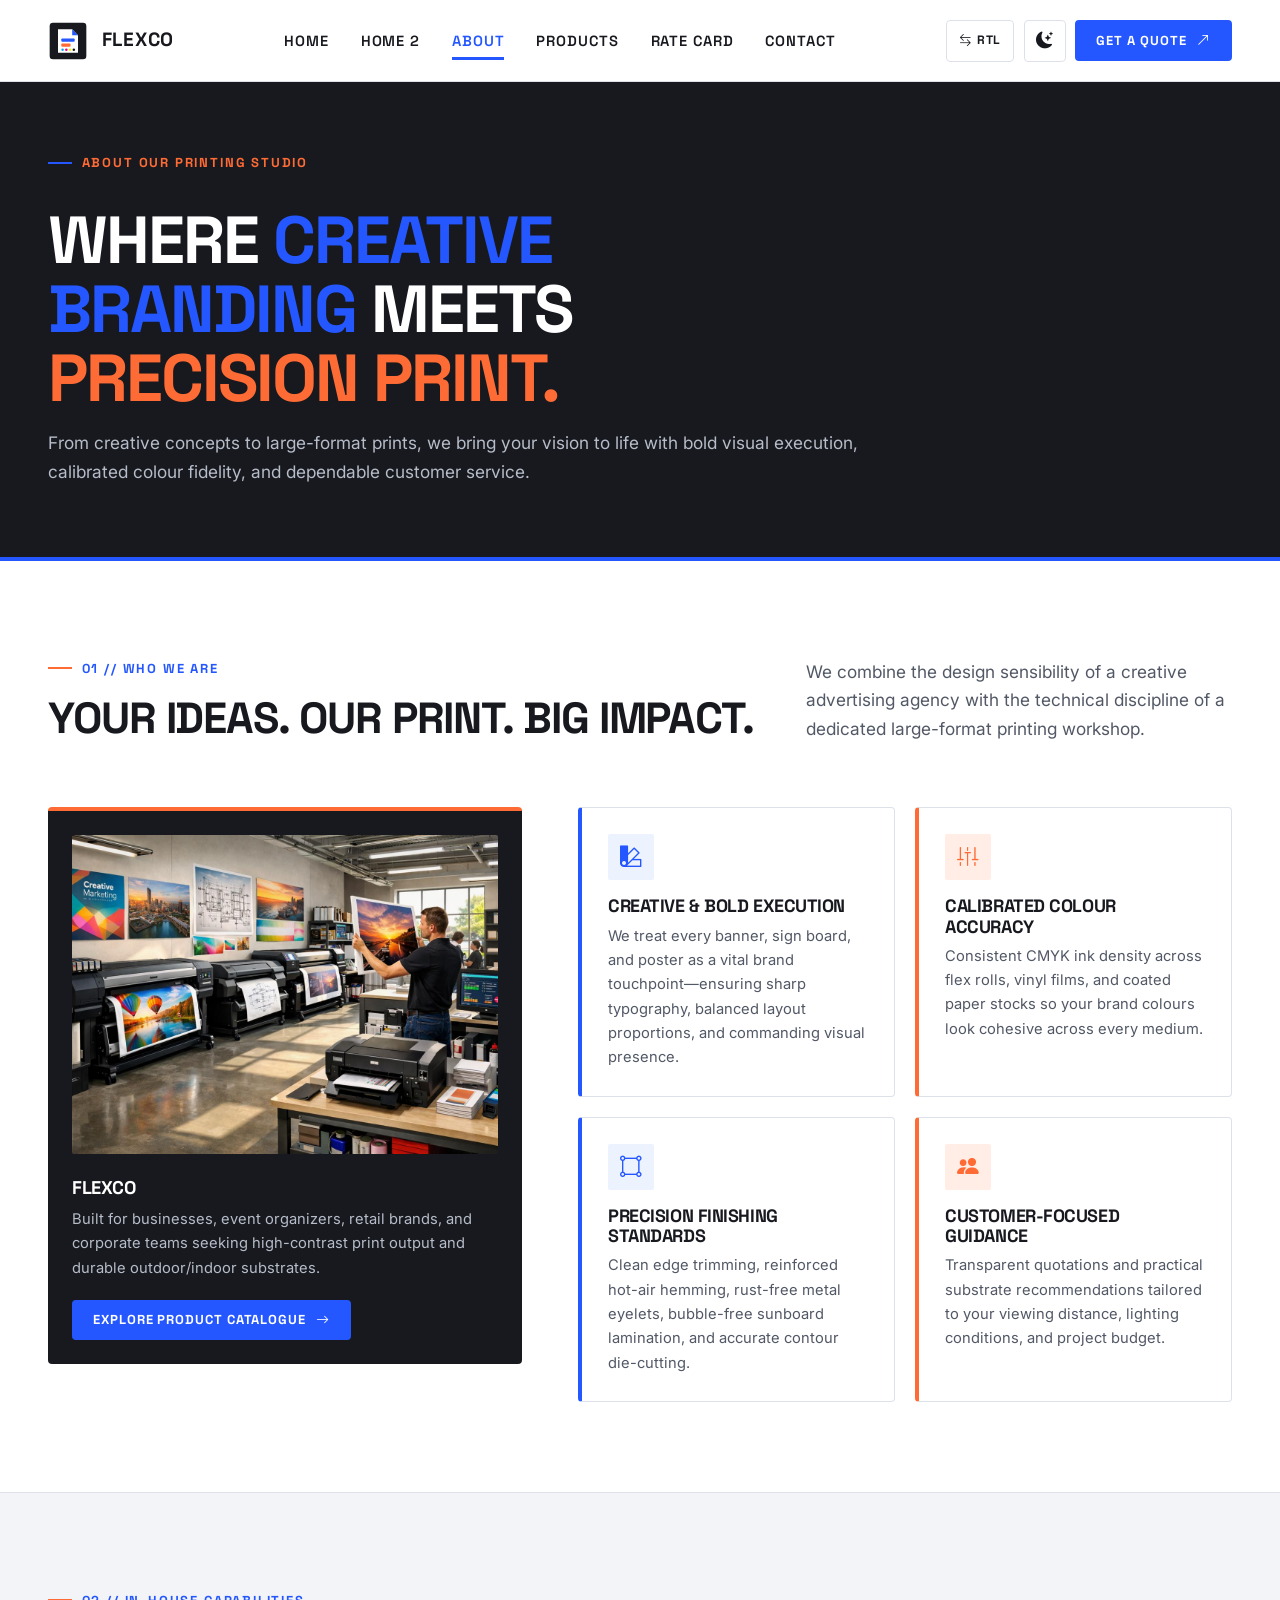
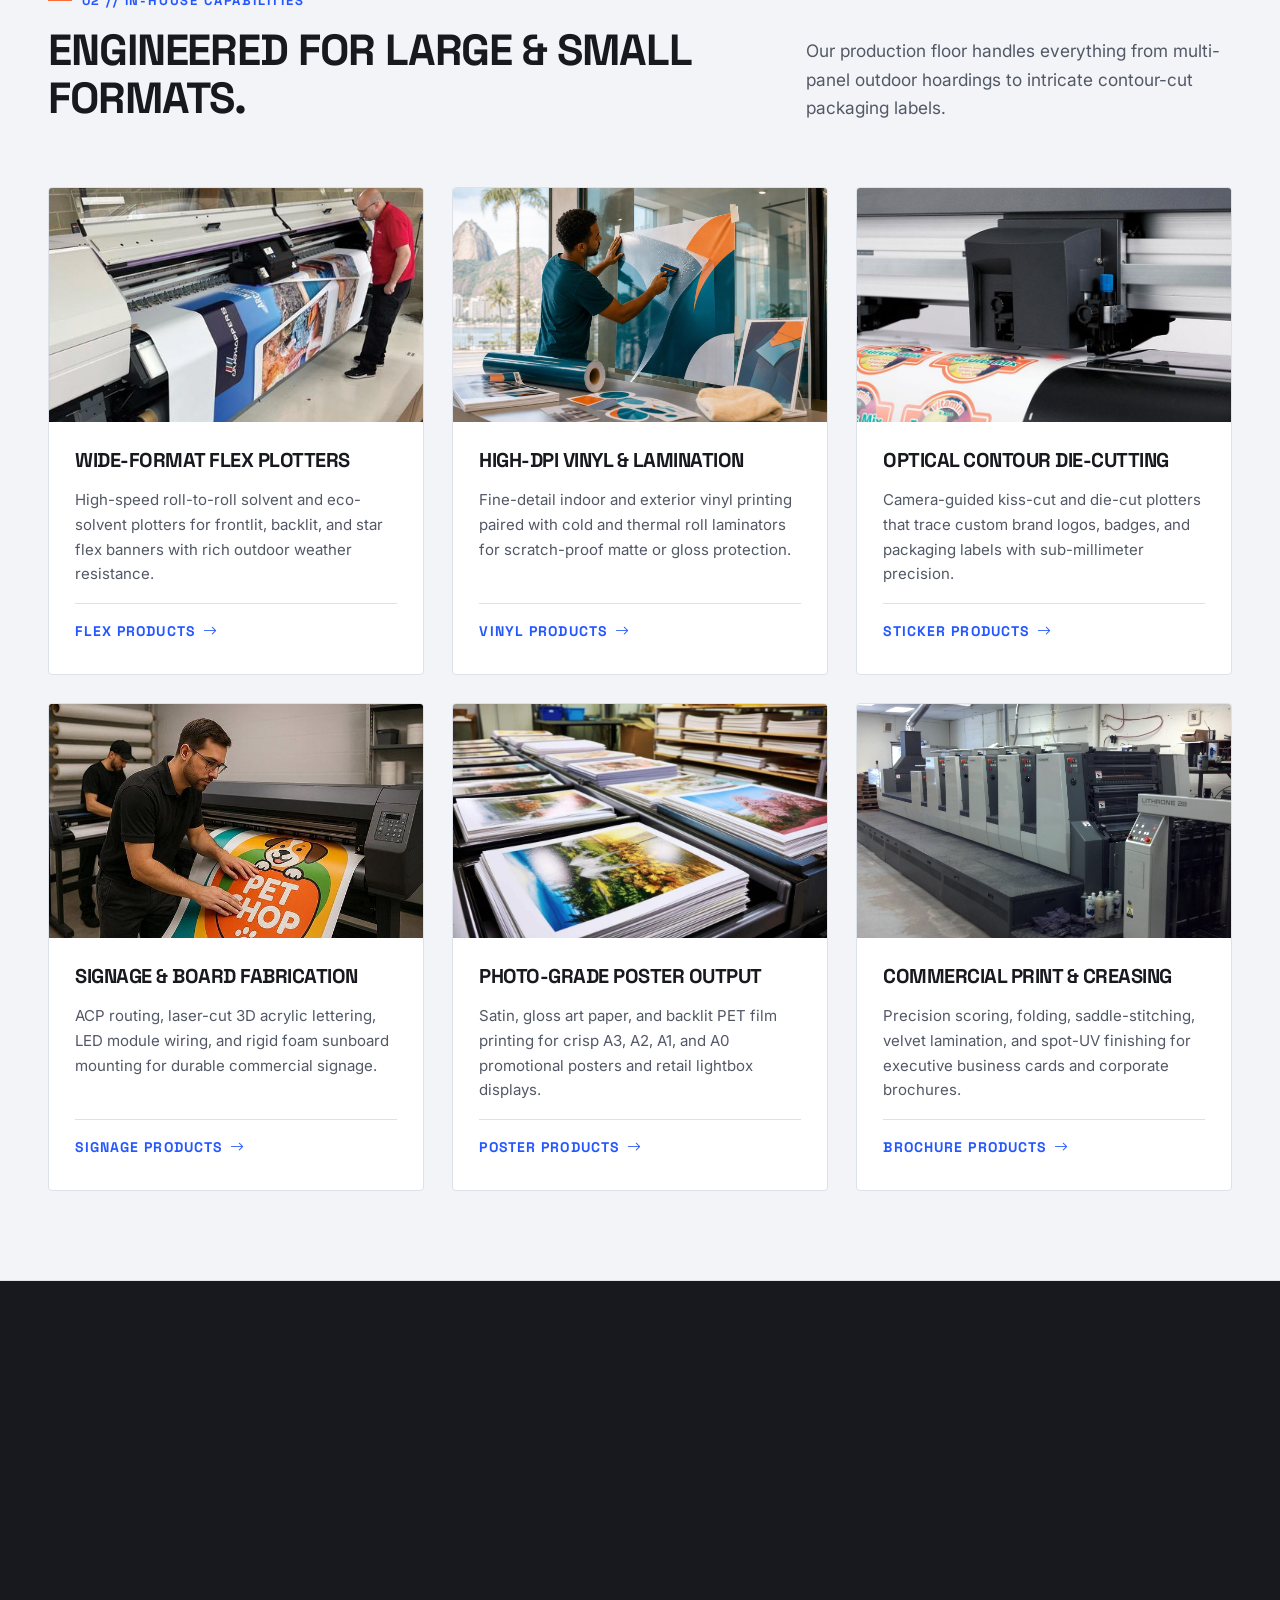
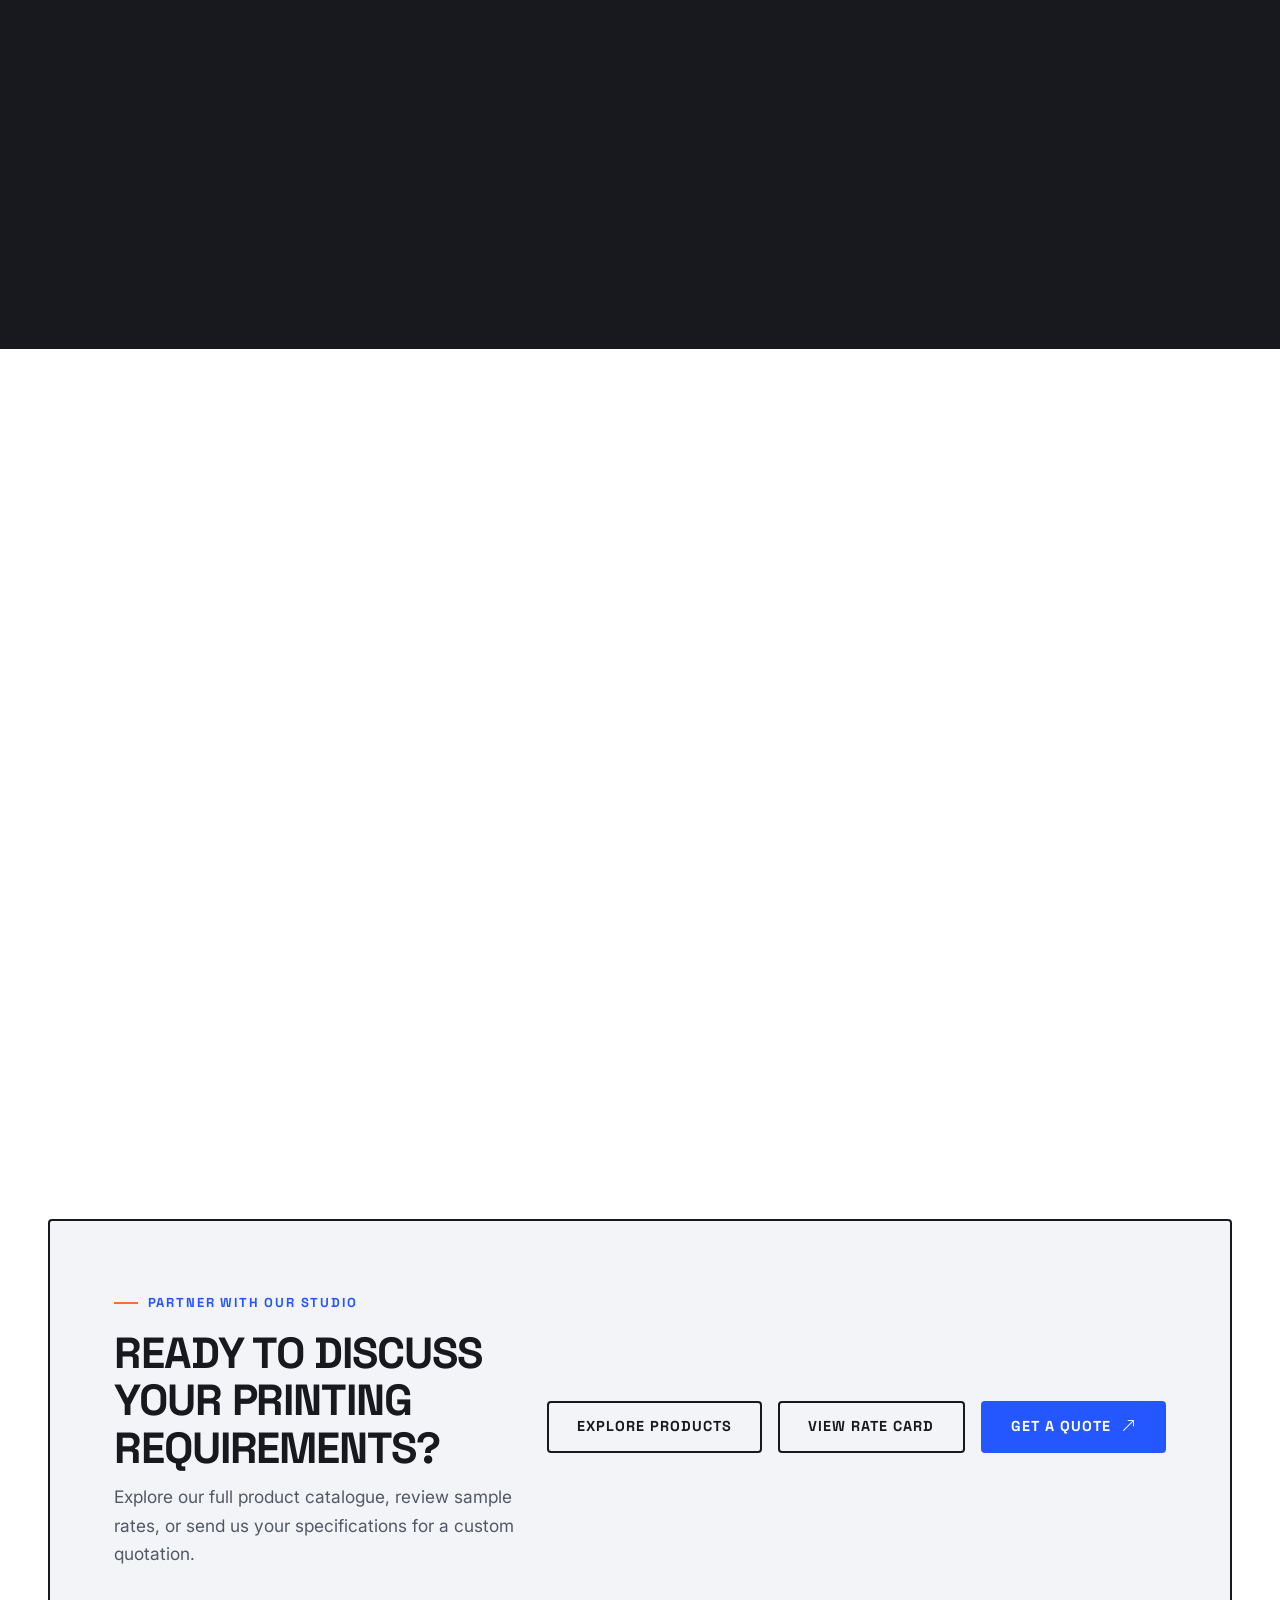
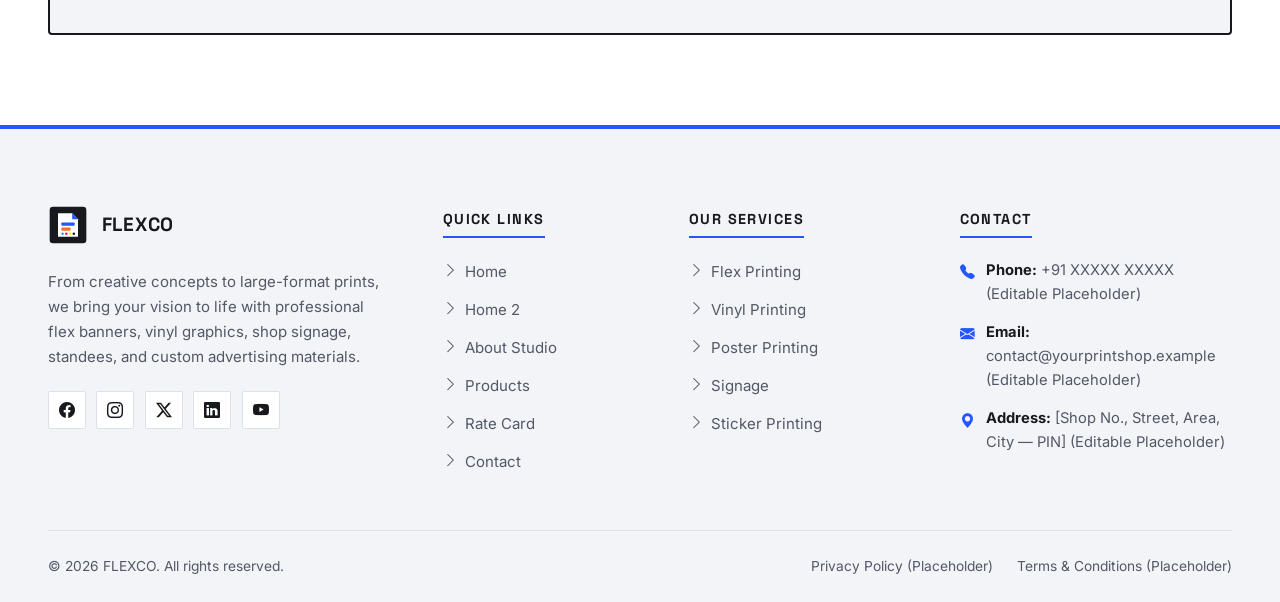
==== commit 2a4a6f44: "Add favicon, distinct Home 1/Home 2 heroes, light footer, responsive fixes, and real print studio im" ====
--- a/about.html
+++ b/about.html
@@ -9,6 +9,9 @@
   <meta property="og:description" content="From creative concepts to large-format prints, we bring your vision to life with modern printing technology and reliable customer service.">
   <meta property="og:type" content="website">
   <meta property="og:image" content="assets/images/printing-workshop.webp">
+
+  <!-- Favicon -->
+  <link rel="icon" type="image/svg+xml" href="assets/images/favicon.svg">
 
   <!-- Google Fonts: Space Grotesk & Inter -->
   <link rel="preconnect" href="https://fonts.googleapis.com">
@@ -119,7 +122,7 @@
           <aside class="why-visual-panel reveal-on-scroll">
             <div class="why-visual-panel__img-wrap">
               <img
-                src="assets/images/printing-workshop.webp"
+                src="assets/images/image copy 4.png"
                 alt="Inside our large-format printing workshop and finishing floor"
                 class="why-visual-panel__img"
                 width="600"
@@ -204,7 +207,7 @@
           <article class="studio-card reveal-on-scroll">
             <div class="studio-card__media">
               <span class="studio-card__tag">UNIT // 01</span>
-              <img src="assets/images/hero-printing.webp" alt="Wide-format roll-to-roll flex printing plotter" class="studio-card__img" width="600" height="375" loading="lazy">
+              <img src="assets/images/image copy 24.png" alt="Industrial roll-to-roll UV wide-format flex printer in motion" class="studio-card__img" width="600" height="375" loading="lazy">
             </div>
             <div class="studio-card__body">
               <h3 class="studio-card__title">Wide-Format Flex Plotters</h3>
@@ -223,7 +226,7 @@
           <article class="studio-card reveal-on-scroll">
             <div class="studio-card__media">
               <span class="studio-card__tag studio-card__tag--orange">UNIT // 02</span>
-              <img src="assets/images/vinyl-printing.webp" alt="Eco-solvent vinyl printing and laminating unit" class="studio-card__img" width="600" height="375" loading="lazy">
+              <img src="assets/images/image copy 6.png" alt="Eco-solvent vinyl printing and laminating application" class="studio-card__img" width="600" height="375" loading="lazy">
             </div>
             <div class="studio-card__body">
               <h3 class="studio-card__title">High-DPI Vinyl &amp; Lamination</h3>
@@ -242,7 +245,7 @@
           <article class="studio-card reveal-on-scroll">
             <div class="studio-card__media">
               <span class="studio-card__tag">UNIT // 03</span>
-              <img src="assets/images/sticker-printing.webp" alt="Optical registration contour die-cutting plotter for stickers" class="studio-card__img" width="600" height="375" loading="lazy">
+              <img src="assets/images/image copy 25.png" alt="Optical registration contour vinyl cutting plotter slicing custom sticker labels" class="studio-card__img" width="600" height="375" loading="lazy">
             </div>
             <div class="studio-card__body">
               <h3 class="studio-card__title">Optical Contour Die-Cutting</h3>
@@ -261,7 +264,7 @@
           <article class="studio-card reveal-on-scroll">
             <div class="studio-card__media">
               <span class="studio-card__tag studio-card__tag--orange">UNIT // 04</span>
-              <img src="assets/images/shop-signage.webp" alt="ACP and LED acrylic sign board fabrication" class="studio-card__img" width="600" height="375" loading="lazy">
+              <img src="assets/images/image copy 14.png" alt="Wide-format shop signage and display printing" class="studio-card__img" width="600" height="375" loading="lazy">
             </div>
             <div class="studio-card__body">
               <h3 class="studio-card__title">Signage &amp; Board Fabrication</h3>
@@ -280,7 +283,7 @@
           <article class="studio-card reveal-on-scroll">
             <div class="studio-card__media">
               <span class="studio-card__tag">UNIT // 05</span>
-              <img src="assets/images/poster-printing.webp" alt="Large-format photographic poster trimmer table" class="studio-card__img" width="600" height="375" loading="lazy">
+              <img src="assets/images/image copy 7.png" alt="Large-format photographic poster finishing table" class="studio-card__img" width="600" height="375" loading="lazy">
             </div>
             <div class="studio-card__body">
               <h3 class="studio-card__title">Photo-Grade Poster Output</h3>
@@ -299,7 +302,7 @@
           <article class="studio-card reveal-on-scroll">
             <div class="studio-card__media">
               <span class="studio-card__tag studio-card__tag--orange">UNIT // 06</span>
-              <img src="assets/images/brochure-printing.webp" alt="Commercial creasing and binding for brochures and cards" class="studio-card__img" width="600" height="375" loading="lazy">
+              <img src="assets/images/image copy 2.png" alt="Commercial offset printing press for brochures and cards" class="studio-card__img" width="600" height="375" loading="lazy">
             </div>
             <div class="studio-card__body">
               <h3 class="studio-card__title">Commercial Print &amp; Creasing</h3>
--- a/assets/css/style.css
+++ b/assets/css/style.css
@@ -524,6 +524,13 @@
   color: var(--color-white);
 }
 
+.brand-logo--light .brand-logo__mark,
+html[data-theme="dark"] .brand-logo__mark {
+  background-color: var(--color-charcoal);
+  border: 1px solid rgba(255, 255, 255, 0.22);
+  border-radius: 5px;
+}
+
 .brand-logo--light .brand-logo__sub {
   color: var(--color-secondary);
 }
@@ -593,8 +600,8 @@
   align-items: center;
   justify-content: center;
   gap: 0.35rem;
-  height: 38px;
-  padding: 0 0.7rem;
+  height: 42px;
+  padding: 0 0.75rem;
   border: 1px solid var(--color-grey-border);
   border-radius: var(--radius-sm);
   background-color: var(--color-white);
@@ -609,9 +616,10 @@
 }
 
 .nav-util-btn--theme {
-  width: 38px;
+  width: 42px;
+  height: 42px;
   padding: 0;
-  font-size: 0.95rem;
+  font-size: 1.05rem;
 }
 
 .nav-util-btn:hover {
@@ -630,14 +638,14 @@
 /* Mobile Hamburger Toggle */
 .nav-toggle {
   display: none;
-  width: 44px;
-  height: 44px;
+  width: 42px;
+  height: 42px;
   align-items: center;
   justify-content: center;
   border: 1px solid var(--color-grey-border);
   border-radius: var(--radius-sm);
   color: var(--color-charcoal);
-  font-size: 1.4rem;
+  font-size: 1.25rem;
   background-color: var(--color-white);
   transition: border-color var(--transition-fast), color var(--transition-fast);
 }
@@ -759,6 +767,120 @@
   display: grid;
   grid-template-columns: repeat(3, 1fr);
   gap: 1.25rem;
+}
+
+/* Home 1 — Cinematic Full-Bleed Studio Hero */
+.hero--cinematic {
+  padding-block: clamp(4.25rem, 8vw, 6.5rem) clamp(2.5rem, 5vw, 3.75rem);
+  min-height: clamp(560px, 78vh, 760px);
+  display: flex;
+  align-items: center;
+}
+
+.hero__bg-media {
+  position: absolute;
+  inset: 0;
+  z-index: 0;
+  overflow: hidden;
+  pointer-events: none;
+}
+
+.hero__bg-img {
+  width: 100%;
+  height: 100%;
+  object-fit: cover;
+  object-position: center;
+  opacity: 0.28;
+  filter: saturate(1.15) contrast(1.05);
+  transform: scale(1.03);
+}
+
+.hero__bg-scrim {
+  position: absolute;
+  inset: 0;
+  background:
+    radial-gradient(circle at 20% 20%, rgba(36, 87, 255, 0.28) 0%, transparent 48%),
+    radial-gradient(circle at 82% 28%, rgba(255, 107, 53, 0.22) 0%, transparent 45%),
+    linear-gradient(180deg, rgba(16, 18, 23, 0.78) 0%, rgba(18, 20, 26, 0.88) 55%, rgba(15, 17, 22, 0.98) 100%);
+}
+
+.hero__cinematic-inner {
+  position: relative;
+  z-index: 2;
+  display: flex;
+  flex-direction: column;
+  gap: clamp(2.5rem, 5vw, 4rem);
+}
+
+.hero__content--centered {
+  max-width: 860px;
+  margin-inline: auto;
+  text-align: center;
+  display: flex;
+  flex-direction: column;
+  align-items: center;
+}
+
+.hero__content--centered .hero__description {
+  margin-inline: auto;
+  max-width: 60ch;
+}
+
+.hero__content--centered .btn-group {
+  justify-content: center;
+}
+
+.hero__spec-dock {
+  display: grid;
+  grid-template-columns: repeat(4, 1fr);
+  gap: 1rem;
+  padding: 1.25rem 1.5rem;
+  background: rgba(23, 25, 31, 0.76);
+  backdrop-filter: blur(12px);
+  -webkit-backdrop-filter: blur(12px);
+  border: 1px solid rgba(255, 255, 255, 0.12);
+  border-top: 2px solid var(--color-primary);
+  border-radius: var(--radius-sm);
+  box-shadow: 0 24px 48px -18px rgba(0, 0, 0, 0.55);
+}
+
+.hero__spec-dock .hero__spec-item {
+  padding-inline: 0.75rem;
+  border-inline-end: 1px solid rgba(255, 255, 255, 0.08);
+}
+
+.hero__spec-dock .hero__spec-item:last-child {
+  border-inline-end: none;
+}
+
+@media (max-width: 991.98px) {
+  .hero__spec-dock {
+    grid-template-columns: repeat(2, 1fr);
+    gap: 1.15rem;
+  }
+
+  .hero__spec-dock .hero__spec-item:nth-child(2n) {
+    border-inline-end: none;
+  }
+}
+
+@media (max-width: 575.98px) {
+  .hero__spec-dock {
+    grid-template-columns: 1fr;
+    padding: 1.1rem;
+  }
+
+  .hero__spec-dock .hero__spec-item {
+    padding-inline: 0;
+    padding-bottom: 0.75rem;
+    border-inline-end: none;
+    border-bottom: 1px solid rgba(255, 255, 255, 0.08);
+  }
+
+  .hero__spec-dock .hero__spec-item:last-child {
+    padding-bottom: 0;
+    border-bottom: none;
+  }
 }
 
 .hero__spec-item {
@@ -1442,7 +1564,8 @@
 }
 
 .final-cta-box > div:first-child {
-  flex: 1 1 320px;
+  flex: 0 1 auto;
+  width: 100%;
   min-width: 0;
   max-width: 100%;
 }
@@ -1459,6 +1582,11 @@
   .final-cta-box {
     flex-direction: row;
     align-items: center;
+  }
+
+  .final-cta-box > div:first-child {
+    flex: 1 1 320px;
+    width: auto;
   }
 
   .final-cta-box .btn-group {
@@ -1751,6 +1879,10 @@
   color: var(--color-charcoal);
 }
 
+.rate-disclaimer-box[hidden] {
+  display: none !important;
+}
+
 .rate-disclaimer-box i {
   color: var(--color-secondary);
   font-size: 1.25rem;
@@ -1869,7 +2001,7 @@
    ========================================================================== */
 .contact-layout {
   display: grid;
-  grid-template-columns: 1fr;
+  grid-template-columns: minmax(0, 1fr);
   gap: 2.5rem;
   align-items: start;
   width: 100%;
@@ -2025,13 +2157,14 @@
 
 .form-grid {
   display: grid;
-  grid-template-columns: 1fr;
+  grid-template-columns: minmax(0, 1fr);
   gap: 1.35rem;
+  width: 100%;
 }
 
 @media (min-width: 640px) {
   .form-grid--2col {
-    grid-template-columns: repeat(2, 1fr);
+    grid-template-columns: repeat(2, minmax(0, 1fr));
   }
 }
 
@@ -2039,6 +2172,8 @@
   display: flex;
   flex-direction: column;
   gap: 0.45rem;
+  min-width: 0;
+  max-width: 100%;
 }
 
 .form-group--full {
@@ -2064,6 +2199,8 @@
 
 .form-control {
   width: 100%;
+  max-width: 100%;
+  min-width: 0;
   padding: 0.85rem 1rem;
   background-color: var(--color-white);
   border: 1px solid var(--color-grey-border);
@@ -2120,7 +2257,31 @@
   border: 2px dashed var(--color-grey-border);
   padding: 1.25rem;
   border-radius: var(--radius-xs);
+  max-width: 100%;
+  overflow: hidden;
   transition: border-color var(--transition-fast);
+}
+
+.file-upload-box input[type="file"] {
+  width: 100%;
+  max-width: 100%;
+  min-width: 0;
+  display: block;
+}
+
+#printingEnquiryForm .btn-group {
+  display: grid;
+  grid-template-columns: repeat(auto-fit, minmax(220px, 1fr));
+  gap: 1rem;
+  width: 100%;
+}
+
+#printingEnquiryForm .btn-group .btn {
+  width: 100%;
+  min-height: 52px;
+  padding: 0.95rem 1rem;
+  justify-content: center;
+  text-align: center;
 }
 
 .file-upload-box:hover {
@@ -2227,10 +2388,19 @@
    17. GLOBAL FOOTER
    ========================================================================== */
 .site-footer {
-  background-color: var(--color-charcoal);
-  color: var(--color-white);
+  background-color: var(--color-grey);
+  color: var(--color-text-main);
   padding-top: clamp(3.5rem, 6vw, 5.5rem);
   border-top: 4px solid var(--color-primary);
+}
+
+.site-footer .brand-logo--light {
+  color: var(--color-charcoal);
+}
+
+.site-footer .brand-logo--light .brand-logo__mark {
+  background-color: transparent;
+  border: none;
 }
 
 .footer-grid {
@@ -2238,7 +2408,7 @@
   grid-template-columns: 1fr;
   gap: 2.5rem;
   padding-bottom: 3.5rem;
-  border-bottom: 1px solid var(--color-charcoal-border);
+  border-bottom: 1px solid var(--color-grey-border);
 }
 
 @media (min-width: 640px) {
@@ -2255,7 +2425,7 @@
 }
 
 .footer-brand-desc {
-  color: var(--color-text-on-dark-muted);
+  color: var(--color-text-muted);
   font-size: 0.94rem;
   margin-top: 1.1rem;
   margin-bottom: 1.35rem;
@@ -2285,7 +2455,14 @@
   transition: background-color var(--transition-fast), border-color var(--transition-fast), color var(--transition-fast), transform var(--transition-fast);
 }
 
-.social-link:hover {
+.site-footer .social-link {
+  background-color: var(--color-white);
+  border-color: var(--color-grey-border);
+  color: var(--color-charcoal);
+}
+
+.social-link:hover,
+.site-footer .social-link:hover {
   background-color: var(--color-primary);
   border-color: var(--color-primary);
   color: var(--color-white);
@@ -2308,7 +2485,7 @@
   font-weight: 700;
   text-transform: uppercase;
   letter-spacing: 0.1em;
-  color: var(--color-white);
+  color: var(--color-charcoal);
   margin-bottom: 1.25rem;
   padding-bottom: 0.5rem;
   border-bottom: 2px solid var(--color-primary);
@@ -2322,7 +2499,7 @@
 }
 
 .footer-links a {
-  color: var(--color-text-on-dark-muted);
+  color: var(--color-text-muted);
   font-size: 0.94rem;
   display: inline-flex;
   align-items: center;
@@ -2339,7 +2516,11 @@
   flex-direction: column;
   gap: 0.85rem;
   font-size: 0.92rem;
-  color: var(--color-text-on-dark-muted);
+  color: var(--color-text-muted);
+}
+
+.footer-contact-list strong {
+  color: var(--color-charcoal);
 }
 
 .footer-contact-list li {
@@ -2361,7 +2542,7 @@
   justify-content: space-between;
   gap: 1rem;
   font-size: 0.86rem;
-  color: var(--color-text-on-dark-muted);
+  color: var(--color-text-muted);
 }
 
 .footer-legal-links {
@@ -2371,7 +2552,7 @@
 }
 
 .footer-legal-links a:hover {
-  color: var(--color-white);
+  color: var(--color-primary);
 }
 
 /* ==========================================================================
@@ -2670,7 +2851,18 @@
   overflow: hidden;
 }
 
+.hero-alt::before {
+  content: "";
+  position: absolute;
+  inset: 0;
+  background-image: radial-gradient(rgba(36, 87, 255, 0.1) 1px, transparent 1px);
+  background-size: 24px 24px;
+  pointer-events: none;
+}
+
 .hero-alt__grid {
+  position: relative;
+  z-index: 1;
   display: grid;
   grid-template-columns: 1fr;
   gap: 2.75rem;
@@ -2799,6 +2991,7 @@
   border-radius: var(--radius-sm);
   padding: 1.25rem;
   border-top: 4px solid var(--color-secondary);
+  box-shadow: 0 28px 56px -18px rgba(23, 25, 31, 0.28);
   display: flex;
   flex-direction: column;
   justify-content: space-between;
@@ -3298,19 +3491,20 @@
     gap: 0.35rem;
   }
   .nav-util-btn {
-    height: 36px;
-    padding: 0 0.5rem;
-    font-size: 0.7rem;
+    height: 38px;
+    padding: 0 0.55rem;
+    font-size: 0.72rem;
   }
   .nav-util-btn--theme {
-    width: 36px;
+    width: 38px;
+    height: 38px;
     padding: 0;
-    font-size: 0.9rem;
+    font-size: 0.95rem;
   }
   .nav-toggle {
     width: 38px;
     height: 38px;
-    font-size: 1.25rem;
+    font-size: 1.15rem;
   }
   .brand-logo {
     gap: 0.55rem;
@@ -3409,6 +3603,43 @@
   color: #FFFFFF;
 }
 
+html[data-theme="dark"] .site-footer {
+  background-color: var(--color-charcoal);
+  color: var(--color-white);
+}
+
+html[data-theme="dark"] .site-footer .brand-logo--light,
+html[data-theme="dark"] .footer-col__title,
+html[data-theme="dark"] .footer-contact-list strong {
+  color: var(--color-white);
+}
+
+html[data-theme="dark"] .site-footer .brand-logo--light .brand-logo__mark {
+  background-color: var(--color-charcoal);
+  border: 1px solid rgba(255, 255, 255, 0.22);
+}
+
+html[data-theme="dark"] .footer-grid {
+  border-bottom-color: var(--color-charcoal-border);
+}
+
+html[data-theme="dark"] .footer-brand-desc,
+html[data-theme="dark"] .footer-links a,
+html[data-theme="dark"] .footer-contact-list,
+html[data-theme="dark"] .footer-bottom {
+  color: var(--color-text-on-dark-muted);
+}
+
+html[data-theme="dark"] .site-footer .social-link {
+  background-color: var(--color-charcoal-elevated);
+  border-color: var(--color-charcoal-border);
+  color: var(--color-white);
+}
+
+html[data-theme="dark"] .footer-legal-links a:hover {
+  color: var(--color-white);
+}
+
 /* RTL Layout Adjustments */
 html[dir="rtl"] .hero__tagline-bar,
 html[dir="rtl"] .hero__floating-badge,
